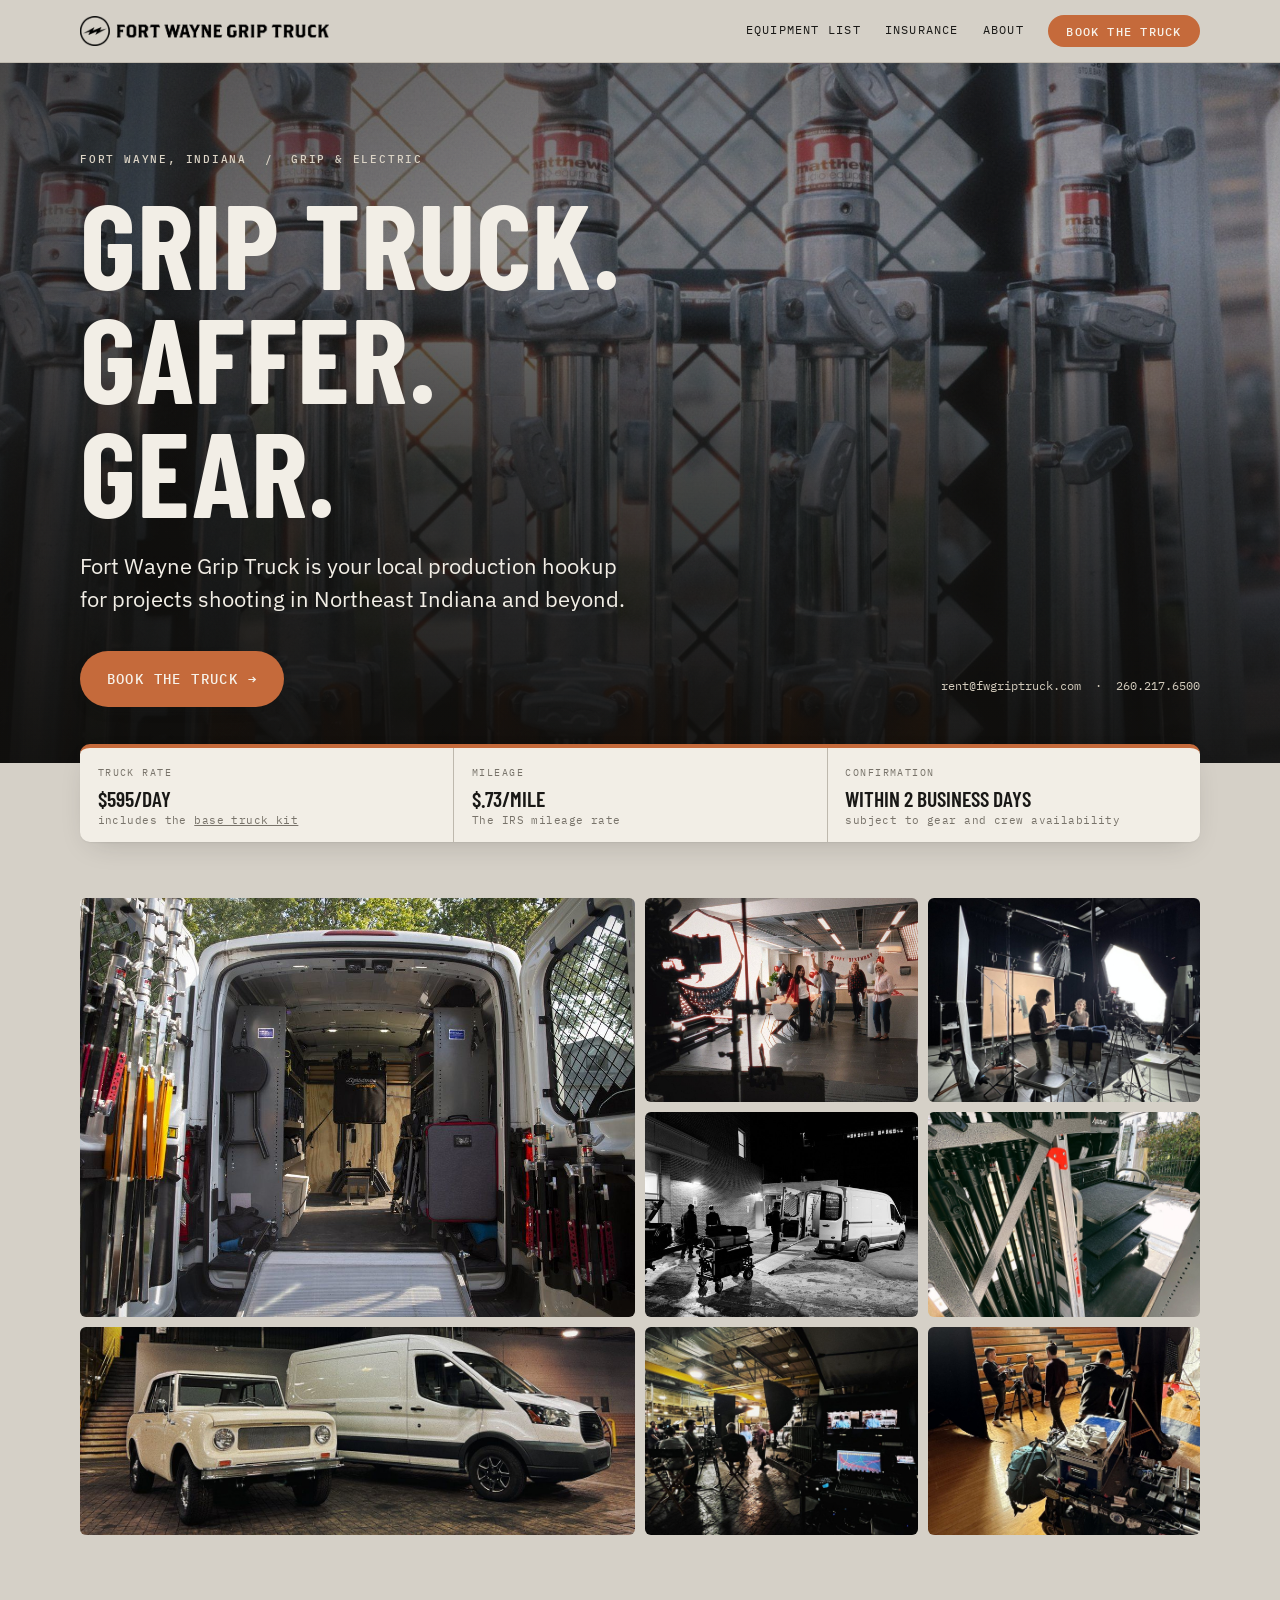
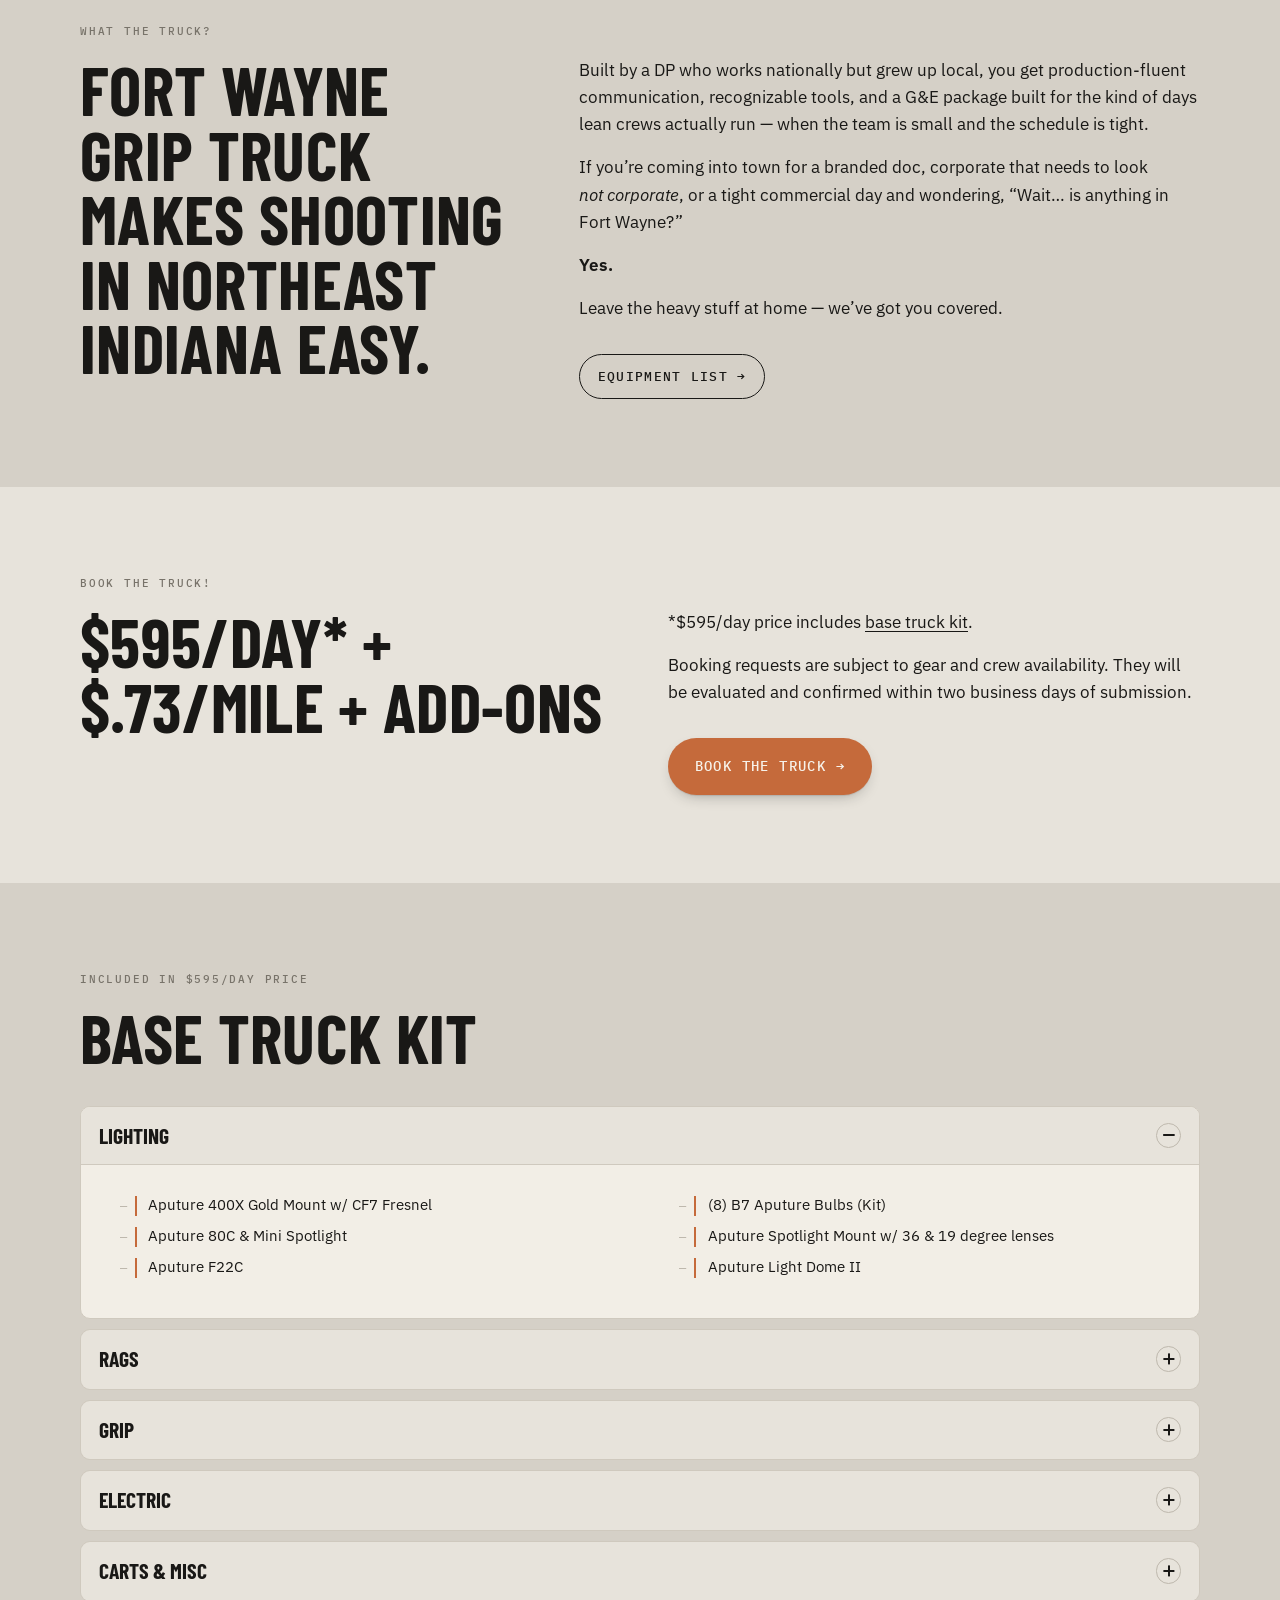
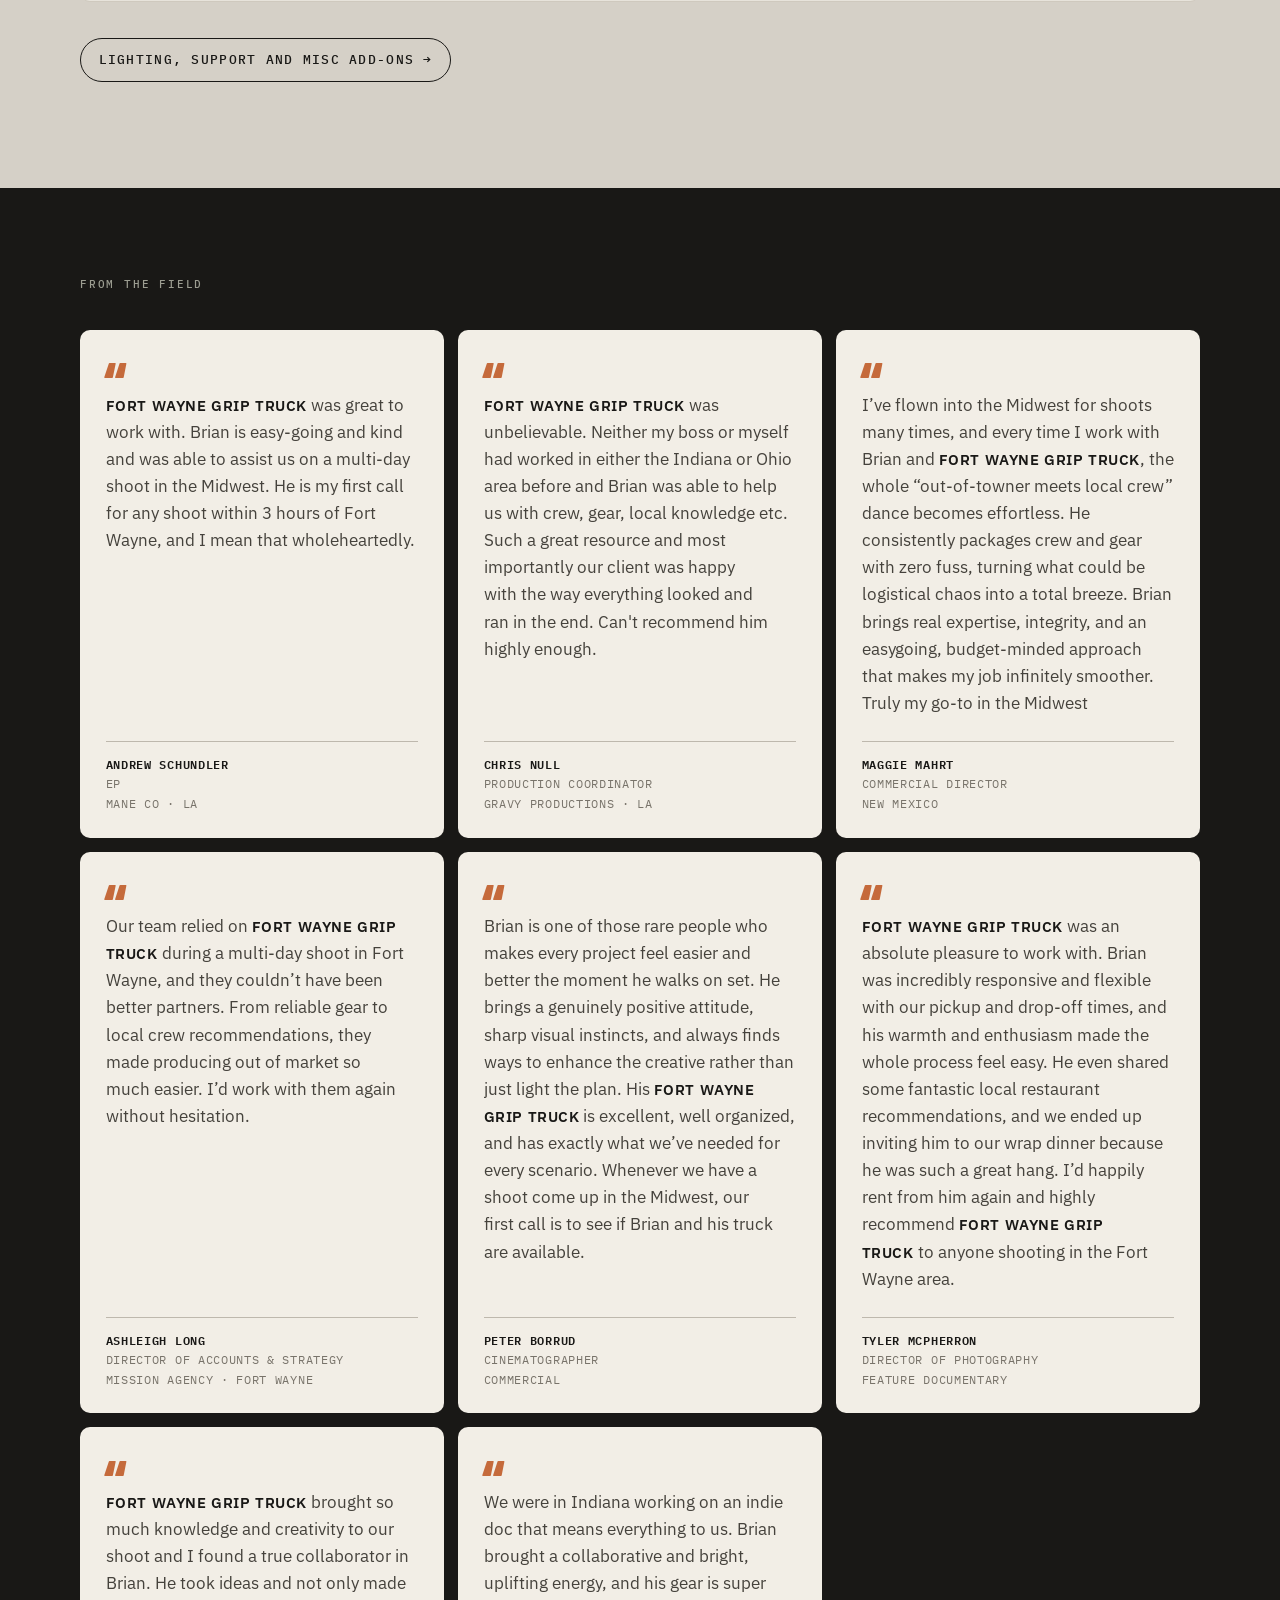
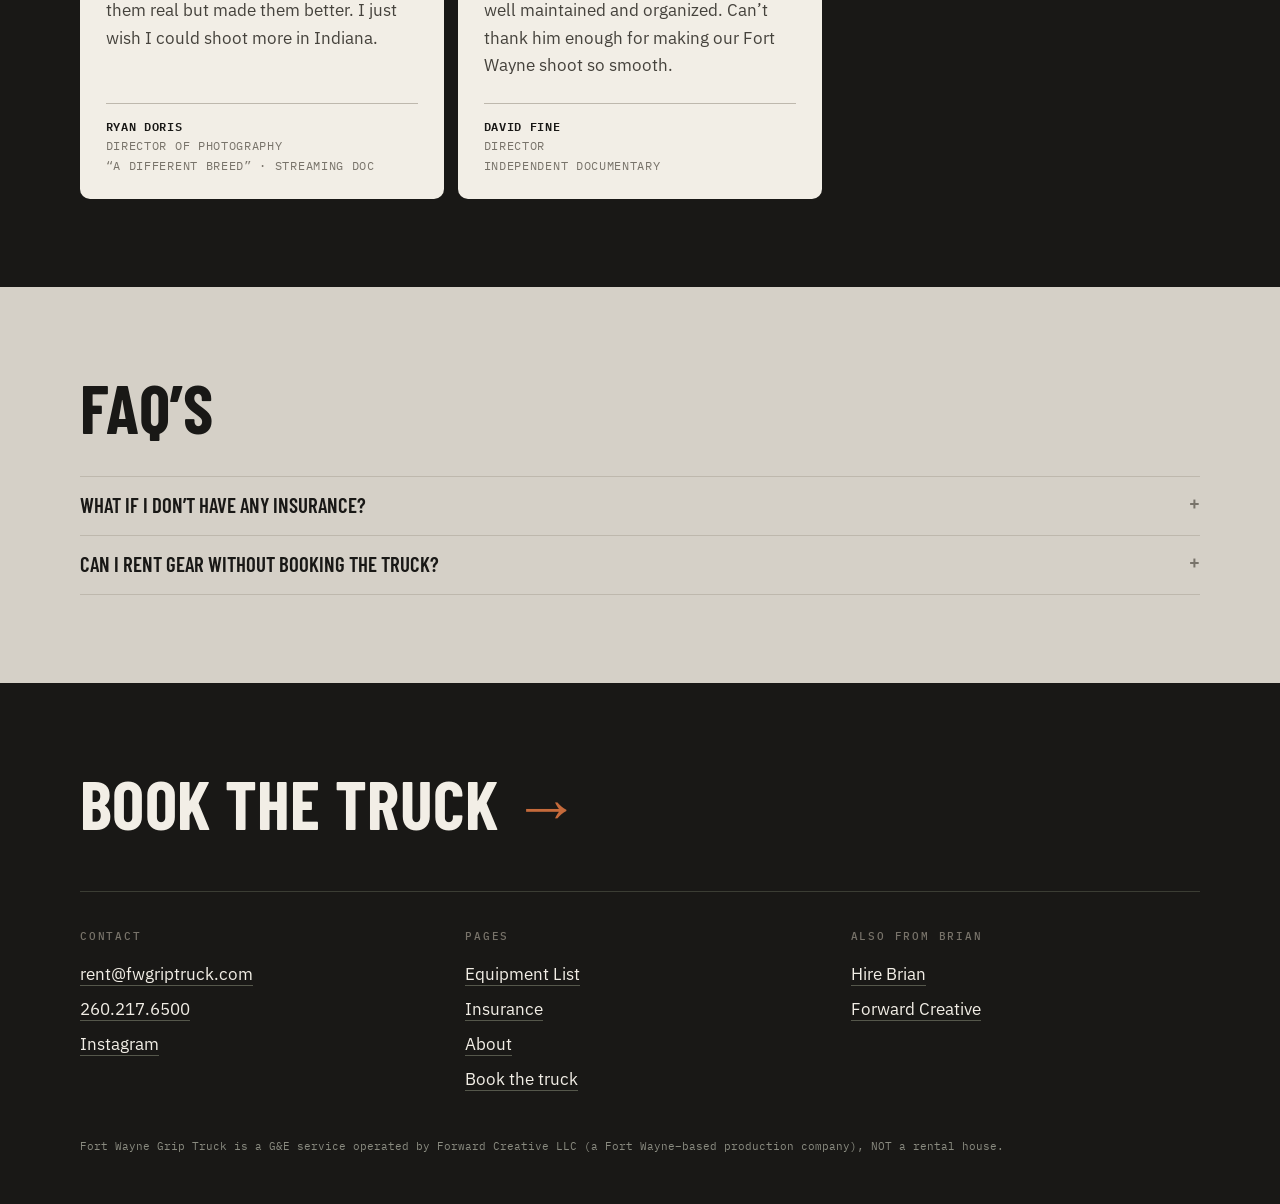
==== index.html @ f2669802 "Add five more client testimonials to homepage Ashleigh Long, Peter Borrud, Tyler McPherron, Ryan Dor" ====
<!DOCTYPE html>
<html lang="en">
<head>
<meta charset="utf-8">
<meta name="viewport" content="width=device-width, initial-scale=1">
<title>Fort Wayne Grip Truck | Grip Truck Rental in Indiana</title>
<meta name="description" content="Grip truck rental in Fort Wayne, Indiana. 1-ton grip and electric truck for commercial, film and doc shoots across Indiana, Ohio and Michigan. $595/day + $.73/mile + add-ons.">
<link rel="canonical" href="https://www.fwgriptruck.com/">
<meta property="og:type" content="website">
<meta property="og:site_name" content="Fort Wayne Grip Truck">
<meta property="og:title" content="Fort Wayne Grip Truck | Grip Truck Rental in Indiana">
<meta property="og:description" content="Grip truck rental in Fort Wayne, Indiana. 1-ton grip and electric truck for commercial, film and doc shoots across Indiana, Ohio and Michigan. $595/day + $.73/mile + add-ons.">
<meta property="og:url" content="https://www.fwgriptruck.com/">
<meta property="og:image" content="https://www.fwgriptruck.com/img/og.jpg">
<meta name="twitter:card" content="summary_large_image">
<link rel="icon" href="/img/favicon.ico" media="(prefers-color-scheme: light)">
<link rel="icon" href="/img/favicon-dark.ico" media="(prefers-color-scheme: dark)">
<link rel="preconnect" href="https://fonts.googleapis.com">
<link rel="preconnect" href="https://fonts.gstatic.com" crossorigin>
<link href="https://fonts.googleapis.com/css2?family=Barlow+Condensed:wght@500;600;700&family=IBM+Plex+Mono:wght@400;500;600&family=IBM+Plex+Sans:wght@400;500;600&display=swap" rel="stylesheet">
<link rel="stylesheet" href="/styles.css">
<script>if(/[?&]review\b/.test(location.search)||/review/.test(location.hash))document.documentElement.classList.add('review')</script>
<script type="application/ld+json">
{"@context":"https://schema.org","@type":"LocalBusiness","name":"Fort Wayne Grip Truck","url":"https://www.fwgriptruck.com/",
"email":"rent@fwgriptruck.com","telephone":"+1-260-217-6500",
"parentOrganization":{"@type":"Organization","name":"Forward Creative LLC"},
"description":"Grip truck rental in Fort Wayne, Indiana: a 1-ton grip and electric truck for commercial, film and documentary productions.",
"areaServed":[{"@type":"State","name":"Indiana"},{"@type":"State","name":"Ohio"},{"@type":"State","name":"Michigan"}],
"address":{"@type":"PostalAddress","addressLocality":"Fort Wayne","addressRegion":"IN","addressCountry":"US"},
"sameAs":["https://www.instagram.com/fwgriptruck/"],
"makesOffer":{"@type":"Offer","name":"Base truck kit","price":"595","priceCurrency":"USD","unitText":"per day"}}
</script>
<script type="application/ld+json">{"@context": "https://schema.org", "@type": "FAQPage", "mainEntity": [{"@type": "Question", "name": "What if I don’t have any insurance?", "acceptedAnswer": {"@type": "Answer", "text": "You have to have rented equipment and general liability insurance to book the truck. Details are on the insurance page ."}}, {"@type": "Question", "name": "Can I rent gear without booking the truck?", "acceptedAnswer": {"@type": "Answer", "text": "Sometimes. Gear-only rentals (no truck) have a $495/day minimum and need the same rental and liability insurance as the truck. If you just need a couple of stands and a sandbag, we’re not the right fit. If you need a real package, we can pull it off the truck for you. Email rent@fwgriptruck.com with what you need and your dates."}}]}</script>
</head>
<body>
<a class="skip" href="#main">Skip to content</a>
<p class="review-note">Highlighted text is new wording added for clarity. Everything else is from the current site.</p>
<header class="masthead">
  <div class="wrap masthead-in">
    <a class="wordmark" href="/" aria-label="Fort Wayne Grip Truck, home"><img src="/img/logo.png" alt="Fort Wayne Grip Truck"></a>
    <button class="menu-btn" id="menu-btn" type="button" aria-expanded="false" aria-controls="primary-nav" aria-label="Open menu"><span></span><span></span><span></span></button>
    <nav class="nav" id="primary-nav" aria-label="Primary">
      <a class="nav-home" href="/" aria-current="page">Home</a>
      <a href="/equipment-list">Equipment List</a><a href="/insurance">Insurance</a><a href="/about">About</a>
      <a class="btn" href="/book">Book the truck</a>
    </nav>
  </div>
</header>

<main id="main">

  <section class="hero-art">
    <img src="/img/2000/dehancer-1778160524362.JPG" alt="Grip and electric gear on the Fort Wayne Grip Truck" fetchpriority="high">
    <div class="wrap">
      <p class="eyebrow"><span class="add">Fort Wayne, Indiana &nbsp;/&nbsp; Grip &amp; electric</span></p>
      <h1 class="h-xl">Grip truck.<br>Gaffer.<br>Gear.</h1>
      <p class="lede">Fort Wayne Grip Truck is your local production hookup for projects shooting in Northeast Indiana and beyond.</p>
      <div class="hero-foot">
        <a class="btn btn-lg" href="/book">Book the truck →</a>
        <p class="mono-note">rent@fwgriptruck.com &nbsp;·&nbsp; 260.217.6500</p>
      </div>
    </div>
  </section>

  <section class="wrap" aria-label="Key details" style="margin-top:calc(-1 * var(--s4)); position:relative; z-index:3">
    <dl class="doorpanel">
      <div><dt><span class="add">Truck rate</span></dt><dd>$595/day <small><span class="add">includes the</span> <a href="/equipment-list">base truck kit</a></small></dd></div>
      <div><dt><span class="add">Mileage</span></dt><dd>$.73/mile <small><span class="add">The IRS mileage rate</span></small></dd></div>
      <div><dt><span class="add">Confirmation</span></dt><dd><span class="add">Within 2 business days</span> <small><span class="add">subject to gear and crew availability</span></small></dd></div>
    </dl>
  </section>

  <div class="strip strip-mosaic" style="margin-top:var(--s5)">
    <img src="/img/1200/Y13A2511003.JPG" alt="Fort Wayne Grip Truck on set" loading="lazy"><img src="/img/1200/dehancer-1778162130379.JPG" alt="Fort Wayne Grip Truck on set" loading="lazy"><img src="/img/1200/IMG_4080.jpeg" alt="Fort Wayne Grip Truck on set" loading="lazy"><img src="/img/1200/BTSMercado003.JPG" alt="Fort Wayne Grip Truck on set" loading="lazy"><img src="/img/1200/EA2C23E7-8089-4472-BC46-ABE181411266.jpeg" alt="Fort Wayne Grip Truck on set" loading="lazy"><img src="/img/1200/373DBC82-4DDB-4304-819D-9D4B46D311D4.jpeg" alt="Fort Wayne Grip Truck on set" loading="lazy"><img src="/img/1200/9EDCEA7C-85E8-4FF6-A447-DBA3FCEC0E66.JPG" alt="Fort Wayne Grip Truck on set" loading="lazy"><img src="/img/1200/IMG_7537.jpg" alt="Fort Wayne Grip Truck on set" loading="lazy">
  </div>

  <section class="band">
    <div class="wrap">
    <p class="eyebrow">What the truck?</p>
    <div class="cols cols-aside">
      <div>
        <h2 class="h-lg">Fort Wayne Grip Truck makes shooting in Northeast Indiana easy.</h2>
      </div>
      <div class="prose stack">
        <p>Built by a DP who works nationally but grew up local, you get production-fluent communication, recognizable tools, and a G&amp;E package built for the kind of days lean crews actually run — when the team is small and the schedule is tight.</p>
        <p>If you’re coming into town for a branded doc, corporate that needs to look <em>not corporate</em>, or a tight commercial day and wondering, “Wait… is anything in Fort Wayne?”</p>
        <p><strong>Yes.</strong></p>
        <p>Leave the heavy stuff at home — we’ve got you covered.</p>
        <p style="margin-top:2rem"><a class="btn btn-ghost" href="/equipment-list">Equipment List →</a></p>
      </div>
    </div>
    </div>
  </section>

  <section class="band band-panel">
    <div class="wrap">
      <p class="eyebrow">Book the truck!</p>
      <div class="cols">
        <div>
          <h2 class="h-lg">$595/day* + $.73/mile + add-ons</h2>
        </div>
        <div class="prose stack">
          <p>*$595/day price includes <a href="/equipment-list">base truck kit</a>.</p>
          <p>Booking requests are subject to gear and crew availability. They will be evaluated and confirmed within two business days of submission.</p>
          <p style="margin-top:2rem"><a class="btn btn-lg" href="/book">Book the truck →</a></p>
        </div>
      </div>
    </div>
  </section>

  <section class="band">
    <div class="wrap">
      <p class="eyebrow">Included in $595/day price</p>
      <h2 class="h-lg" style="margin-bottom:2.25rem">Base truck kit</h2>
      <details class="sheet" open>
        <summary><span class="sheet-title">Lighting</span><span class="sheet-toggle" aria-hidden="true"></span></summary>
        <div class="sheet-body"><ul class="items"><li><span class="qty qty-none">&mdash;</span> Aputure 400X Gold Mount w/ CF7 Fresnel</li><li><span class="qty qty-none">&mdash;</span> Aputure 80C &amp; Mini Spotlight</li><li><span class="qty qty-none">&mdash;</span> Aputure F22C</li><li><span class="qty qty-none">&mdash;</span> (8) B7 Aputure Bulbs (Kit)</li><li><span class="qty qty-none">&mdash;</span> Aputure Spotlight Mount w/ 36 &amp; 19 degree lenses</li><li><span class="qty qty-none">&mdash;</span> Aputure Light Dome II</li></ul></div>
      </details>
      <details class="sheet">
        <summary><span class="sheet-title">Rags</span><span class="sheet-toggle" aria-hidden="true"></span></summary>
        <div class="sheet-body"><ul class="items items-1"><li><span class="qty">6&times;</span> Ultrabounce, Double Net, 1/4 Grid, 1/2 Grid, Magic Cloth, Unbleached Muslin, Solid</li><li><span class="qty">8&times;</span> Ultrabounce, Double Net, 1/4 Grid, 1/2 Grid, Magic Cloth, Unbleached Muslin, Solid</li><li><span class="qty">12&times;</span> Ultrabounce, 1/4 Grid, Solid</li></ul></div>
      </details>
      <details class="sheet">
        <summary><span class="sheet-title">Grip</span><span class="sheet-toggle" aria-hidden="true"></span></summary>
        <div class="sheet-body"><ul class="items"><li><span class="qty">8</span> Matthews C-stands w/ Grip Heads &amp; Arms</li><li><span class="qty">3</span> Matthews Hollywood Triple Riser Combo Stands</li><li><span class="qty">2</span> Matthews Hollywood Beefy Baby Stands</li><li><span class="qty">2</span> Matthews Slider Stand</li><li><span class="qty">2</span> 4'x4' Floppy</li><li><span class="qty">2</span> 4’x4’ Ultrabounce Floppy</li><li><span class="qty">1</span> 4’x4’ ¼ Grid</li><li><span class="qty">1</span> 40" Silver Mathboard w/ Yoke</li><li><span class="qty">1</span> Modular Avenger 12x Frame Kit - (12) 4’ sections, 4x, 8x, 12x</li><li><span class="qty qty-none">&mdash;</span> (4) x 3” Spring Clamp, (6) x 2” Spring Clamp, (4) x 1” Spring Clamp</li><li><span class="qty">2</span> Mafer Clamp</li><li><span class="qty">4</span> Cardellini Clamp (Long Jaw, 6")</li><li><span class="qty">4</span> Cardellini Clamp (Short Jaw, 2")</li><li><span class="qty">2</span> Drop Ceiling Clamp</li><li><span class="qty">2</span> Jr-Baby Adapter</li><li><span class="qty">2</span> Pipe Clamp</li><li><span class="qty">2</span> Kupo Nesting Apple Box Sets</li><li><span class="qty">2</span> 15lb Shot Bag</li><li><span class="qty">10</span> 25lb Shot Bag</li><li><span class="qty">2</span> 35lb Shot Bag</li><li><span class="qty qty-none">&mdash;</span> Tennis Balls</li></ul></div>
      </details>
      <details class="sheet">
        <summary><span class="sheet-title">Electric</span><span class="sheet-toggle" aria-hidden="true"></span></summary>
        <div class="sheet-body"><ul class="items"><li><span class="qty">2</span> 50ft Stinger (15 amp)</li><li><span class="qty">6</span> 25ft Stinger (15 amp)</li><li><span class="qty">6</span> Cube Tap</li></ul></div>
      </details>
      <details class="sheet">
        <summary><span class="sheet-title">Carts &amp; misc</span><span class="sheet-toggle" aria-hidden="true"></span></summary>
        <div class="sheet-body"><ul class="items"><li><span class="qty">1</span> C-Stand Cart</li><li><span class="qty">1</span> Little Giant Step Ladder</li></ul></div>
      </details>
      <p style="margin-top:2.25rem"><a class="btn btn-ghost" href="/equipment-list#add-ons"><span class="add">Lighting, support and misc add-ons</span> →</a></p>
    </div>
  </section>

  <section class="band band-ink">
    <div class="wrap">
      <p class="eyebrow">From the field</p>
      <div class="quotes" style="margin-top:2.25rem">
        <figure class="quote" style="background:var(--white); color:var(--ink)">
          <blockquote><span class="caps">FORT WAYNE GRIP TRUCK</span> was great to work with. Brian is easy-going and kind and was able to assist us on a multi-day shoot in the Midwest. He is my first call for any shoot within 3 hours of Fort Wayne, and I mean that wholeheartedly.</blockquote>
          <cite><b>Andrew Schundler</b>EP<br>Mane Co · LA</cite>
        </figure><figure class="quote" style="background:var(--white); color:var(--ink)">
          <blockquote><span class="caps">FORT WAYNE GRIP TRUCK</span> was unbelievable. Neither my boss or myself had worked in either the Indiana or Ohio area before and Brian was able to help us with crew, gear, local knowledge etc. Such a great resource and most importantly our client was happy with the way everything looked and ran in the end. Can't recommend him highly enough.</blockquote>
          <cite><b>Chris Null</b>Production Coordinator<br>Gravy Productions · LA</cite>
        </figure><figure class="quote" style="background:var(--white); color:var(--ink)">
          <blockquote>I’ve flown into the Midwest for shoots many times, and every time I work with Brian and <span class="caps">FORT WAYNE GRIP TRUCK</span>, the whole “out-of-towner meets local crew” dance becomes effortless. He consistently packages crew and gear with zero fuss, turning what could be logistical chaos into a total breeze. Brian brings real expertise, integrity, and an easygoing, budget-minded approach that makes my job infinitely smoother. Truly my go-to in the Midwest</blockquote>
          <cite><b>Maggie Mahrt</b>Commercial Director<br>New Mexico</cite>
        </figure><figure class="quote" style="background:var(--white); color:var(--ink)">
          <blockquote>Our team relied on <span class="caps">FORT WAYNE GRIP TRUCK</span> during a multi-day shoot in Fort Wayne, and they couldn’t have been better partners. From reliable gear to local crew recommendations, they made producing out of market so much easier. I’d work with them again without hesitation.</blockquote>
          <cite><b>Ashleigh Long</b>Director of Accounts &amp; Strategy<br>Mission Agency · Fort Wayne</cite>
        </figure><figure class="quote" style="background:var(--white); color:var(--ink)">
          <blockquote>Brian is one of those rare people who makes every project feel easier and better the moment he walks on set. He brings a genuinely positive attitude, sharp visual instincts, and always finds ways to enhance the creative rather than just light the plan. His <span class="caps">FORT WAYNE GRIP TRUCK</span> is excellent, well organized, and has exactly what we’ve needed for every scenario. Whenever we have a shoot come up in the Midwest, our first call is to see if Brian and his truck are available.</blockquote>
          <cite><b>Peter Borrud</b>Cinematographer<br>Commercial</cite>
        </figure><figure class="quote" style="background:var(--white); color:var(--ink)">
          <blockquote><span class="caps">FORT WAYNE GRIP TRUCK</span> was an absolute pleasure to work with. Brian was incredibly responsive and flexible with our pickup and drop-off times, and his warmth and enthusiasm made the whole process feel easy. He even shared some fantastic local restaurant recommendations, and we ended up inviting him to our wrap dinner because he was such a great hang. I’d happily rent from him again and highly recommend <span class="caps">FORT WAYNE GRIP TRUCK</span> to anyone shooting in the Fort Wayne area.</blockquote>
          <cite><b>Tyler McPherron</b>Director of Photography<br>Feature documentary</cite>
        </figure><figure class="quote" style="background:var(--white); color:var(--ink)">
          <blockquote><span class="caps">FORT WAYNE GRIP TRUCK</span> brought so much knowledge and creativity to our shoot and I found a true collaborator in Brian. He took ideas and not only made them real but made them better. I just wish I could shoot more in Indiana.</blockquote>
          <cite><b>Ryan Doris</b>Director of Photography<br>“A Different Breed” · Streaming doc</cite>
        </figure><figure class="quote" style="background:var(--white); color:var(--ink)">
          <blockquote>We were in Indiana working on an indie doc that means everything to us. Brian brought a collaborative and bright, uplifting energy, and his gear is super well maintained and organized. Can’t thank him enough for making our Fort Wayne shoot so smooth.</blockquote>
          <cite><b>David Fine</b>Director<br>Independent documentary</cite>
        </figure>
      </div>
    </div>
  </section>

  <section class="band">
    <div class="wrap">
      <h2 class="h-lg" style="margin-bottom:2.25rem">FAQ’s</h2>
      <div class="faq">
        <details>
          <summary>What if I don’t have any insurance?</summary>
          <div class="faq-answer prose"><p>You have to have rented equipment and general liability insurance to book the truck.</p><p><span class="add">Details are on the</span> <a href="/insurance"><span class="add">insurance page</span></a><span class="add">.</span></p></div>
        </details>
<details>
          <summary>Can I rent gear without booking the truck?</summary>
          <div class="faq-answer prose"><p>Sometimes. Gear-only rentals (no truck) have a $495/day minimum and need the same rental and liability insurance as the truck. If you just need a couple of stands and a sandbag, we’re not the right fit. If you need a real package, we can pull it off the truck for you. Email <a href="mailto:rent@fwgriptruck.com?subject=Gear%20Rental%20Inquiry">rent@fwgriptruck.com</a> with what you need and your dates.</p></div>
        </details>
      </div>
    </div>
  </section>

</main>

<footer class="footer">
  <div class="wrap">
    <h2 class="h-lg footer-cta"><a href="/book">Book the truck <span aria-hidden="true">→</span></a></h2>

    <div class="footer-grid">
      <div>
        <p class="eyebrow"><span class="add">Contact</span></p>
        <ul class="contact-list">
          <li><a href="mailto:rent@fwgriptruck.com">rent@fwgriptruck.com</a></li>
          <li><a href="tel:+12602176500">260.217.6500</a></li>
          <li><a href="https://www.instagram.com/fwgriptruck/" rel="me noopener">Instagram</a></li>
        </ul>
      </div>
      <div>
        <p class="eyebrow"><span class="add">Pages</span></p>
        <ul class="contact-list">
          <li><a href="/equipment-list">Equipment List</a></li>
          <li><a href="/insurance">Insurance</a></li>
          <li><a href="/about">About</a></li>
          <li><a href="/book">Book the truck</a></li>
        </ul>
      </div>
      <div>
        <p class="eyebrow"><span class="add">Also from Brian</span></p>
        <ul class="contact-list">
          <li><a href="https://www.brianmyersdp.com/" rel="noopener">Hire Brian</a></li>
          <li><a href="https://forwardcreative.tv" rel="noopener">Forward Creative</a></li>
        </ul>
      </div>
    </div>

    <p class="fine">Fort Wayne Grip Truck is a G&amp;E service operated by Forward Creative LLC <span class="add">(a Fort Wayne–based production company)</span>, NOT a rental house.</p>
  </div>
</footer>


<script>
(function () {
  var b = document.getElementById('menu-btn'), m = document.querySelector('.masthead');
  if (!b || !m) return;
  b.addEventListener('click', function () {
    setOpen(!m.classList.contains('is-open'));
  });
  function setOpen(open) {
    m.classList.toggle('is-open', open);
    document.documentElement.classList.toggle('menu-open', open);
    b.setAttribute('aria-expanded', open ? 'true' : 'false');
    b.setAttribute('aria-label', open ? 'Close menu' : 'Open menu');
  }
  document.addEventListener('keydown', function (e) {
    if (e.key === 'Escape' && m.classList.contains('is-open')) setOpen(false);
  });
  [].forEach.call(m.querySelectorAll('.nav a'), function (a) {
    a.addEventListener('click', function () { setOpen(false); });
  });
})();
(function () {
  var d = document, imgs = [].slice.call(d.querySelectorAll('.strip img'));
  if (!imgs.length) return;
  var box = d.createElement('div'), big = d.createElement('img'), i = 0;
  box.className = 'lightbox'; box.setAttribute('role', 'dialog'); box.setAttribute('aria-modal', 'true'); box.setAttribute('aria-label', 'Photo');
  box.innerHTML = '<button class="lb-btn lb-close" aria-label="Close">&times;</button><button class="lb-btn lb-prev" aria-label="Previous photo">&larr;</button><button class="lb-btn lb-next" aria-label="Next photo">&rarr;</button>';
  box.appendChild(big); d.body.appendChild(box);
  function show(n) { i = (n + imgs.length) % imgs.length; big.src = imgs[i].src.replace(/\/1200\//, '/2000/'); big.alt = imgs[i].alt; }
  function close() { box.classList.remove('is-open'); d.documentElement.style.overflow = ''; }
  imgs.forEach(function (im, n) {
    im.tabIndex = 0; im.setAttribute('role', 'button');
    function open() { show(n); box.classList.add('is-open'); d.documentElement.style.overflow = 'hidden'; box.querySelector('.lb-close').focus(); }
    im.addEventListener('click', open);
    im.addEventListener('keydown', function (e) { if (e.key === 'Enter' || e.key === ' ') { e.preventDefault(); open(); } });
  });
  box.addEventListener('click', function (e) {
    if (e.target.classList.contains('lb-prev')) show(i - 1);
    else if (e.target.classList.contains('lb-next')) show(i + 1);
    else if (e.target !== big) close();
  });
  d.addEventListener('keydown', function (e) {
    if (!box.classList.contains('is-open')) return;
    if (e.key === 'Escape') close(); else if (e.key === 'ArrowLeft') show(i - 1); else if (e.key === 'ArrowRight') show(i + 1);
  });
})();
(function () {
  var d = document;
  if (window.matchMedia('(prefers-reduced-motion: reduce)').matches) return;
  var t = d.querySelectorAll('main > section, .strip');
  if (!t.length || !('IntersectionObserver' in window)) return;
  d.documentElement.classList.add('js-reveal');
  t.forEach(function (el) { el.classList.add('reveal'); });
  var io = new IntersectionObserver(function (entries) {
    entries.forEach(function (e) { if (e.isIntersecting) { e.target.classList.add('is-in'); io.unobserve(e.target); } });
  }, { rootMargin: '0px 0px -8% 0px', threshold: 0.06 });
  t.forEach(function (el) { io.observe(el); });
})();
</script>
</body>
</html>
---- styles.css ----
/* ==========================================================================
   FORT WAYNE GRIP TRUCK
   Palette : warm greige field, ink, rust accent (carried from the existing brand)
   Type    : Barlow Condensed (display) / IBM Plex Sans (body) / IBM Plex Mono (data)
   ========================================================================== */

:root {
  --ink:        #191816;
  --ink-soft:   #45423C;
  --gray:       #78736A;
  --line:       #BEB8AD;
  --line-soft:  #CFC9BE;
  --field:      #D5D0C7;
  --panel:      #E7E3DB;
  --white:      #F2EEE6;
  --rust:       #C56A3B;
  --rust-dk:    #A65429;
  --rust-ink:   #F7F2EA;

  --w-page: 1240px;
  --w-text: 68ch;

  --s1: 0.5rem;
  --s2: 1rem;
  --s3: 1.5rem;
  --s4: 2.25rem;
  --s5: 3.5rem;
  --s6: 5.5rem;
  --s7: 8rem;

  --display: "Barlow Condensed", "Arial Narrow", sans-serif;
  --body:    "IBM Plex Sans", system-ui, -apple-system, sans-serif;
  --mono:    "IBM Plex Mono", ui-monospace, "SF Mono", monospace;
}

*, *::before, *::after { box-sizing: border-box; }

html { -webkit-text-size-adjust: 100%; scroll-behavior: smooth; }

@media (prefers-reduced-motion: reduce) {
  html { scroll-behavior: auto; }
  *, *::before, *::after {
    animation-duration: 0.01ms !important;
    transition-duration: 0.01ms !important;
  }
}

body {
  margin: 0;
  overflow-x: hidden;
  background: var(--field);
  color: var(--ink);
  font-family: var(--body);
  font-size: 1.0625rem;
  line-height: 1.6;
  -webkit-font-smoothing: antialiased;
}

img { max-width: 100%; height: auto; display: block; }

a { color: inherit; }

:focus-visible {
  outline: 3px solid var(--ink);
  outline-offset: 3px;
}

.wrap {
  width: 100%;
  max-width: var(--w-page);
  margin-inline: auto;
  padding-inline: var(--s3);
}

.skip {
  position: absolute; left: -9999px;
  background: var(--ink); color: var(--white);
  padding: 0.75rem 1rem; z-index: 99;
}
.skip:focus { left: var(--s3); top: var(--s3); }

/* --------------------------------------------------------- type primitives */

.h-xl, .h-lg, .h-md, .h-sm {
  font-family: var(--display);
  font-weight: 700;
  text-transform: uppercase;
  line-height: 0.92;
  letter-spacing: 0.005em;
  margin: 0;
}

.h-xl { font-size: clamp(3rem, 10.5vw, 7.5rem); }
.h-lg { font-size: clamp(2.25rem, 6vw, 4.25rem); }
.h-md { font-size: clamp(1.75rem, 3.4vw, 2.5rem); }
.h-sm { font-size: clamp(1.25rem, 2.2vw, 1.6rem); line-height: 1.05; }

.eyebrow {
  font-family: var(--mono);
  font-size: 0.7rem;
  font-weight: 500;
  letter-spacing: 0.16em;
  text-transform: uppercase;
  color: var(--gray);
  margin: 0 0 var(--s2);
}

.lede {
  font-size: clamp(1.125rem, 1.9vw, 1.375rem);
  line-height: 1.5;
  max-width: 46ch;
  color: var(--ink-soft);
}

.prose { max-width: var(--w-text); }
.prose p { margin: 0 0 var(--s2); }
.prose p:last-child { margin-bottom: 0; }
.prose strong { font-weight: 650; }
.prose a { text-decoration-thickness: 1px; text-underline-offset: 3px; }
.prose a:hover { color: var(--rust-dk); }

.mono-note {
  font-family: var(--mono);
  font-size: 0.78rem;
  line-height: 1.55;
  color: var(--gray);
}

/* ------------------------------------------------------------------ header */

.masthead {
  position: sticky; top: 0; z-index: 40;
  isolation: isolate;
  background: var(--field);
  border-bottom: 1px solid var(--ink);
}

.masthead-in {
  position: relative;
  display: flex; align-items: center; justify-content: space-between;
  gap: var(--s3);
  min-height: 62px;
}

.wordmark {
  display: flex; align-items: center; gap: 0.6rem;
  font-family: var(--display);
  font-weight: 700;
  text-transform: uppercase;
  font-size: 1.25rem;
  letter-spacing: 0.01em;
  text-decoration: none;
  line-height: 1;
  white-space: nowrap;
}
.wordmark span { color: var(--gray); }

.nav { display: flex; align-items: center; gap: var(--s3); }

.nav a {
  font-family: var(--mono);
  font-size: 0.76rem;
  letter-spacing: 0.1em;
  text-transform: uppercase;
  text-decoration: none;
  padding-block: 0.35rem;
  border-bottom: 2px solid transparent;
}
.nav a:hover { border-bottom-color: var(--ink); }
.nav a[aria-current="page"] { border-bottom-color: var(--rust); }

.nav .btn { border-bottom: none; box-shadow: 2px 2px 0 var(--ink); }
.nav .btn:hover { border-bottom: none; }

/* -------------------------------------------------------------------- btns */

.btn {
  display: inline-flex; align-items: center; gap: 0.55rem;
  font-family: var(--mono);
  font-size: 0.8rem;
  font-weight: 500;
  letter-spacing: 0.1em;
  text-transform: uppercase;
  text-decoration: none;
  padding: 0.7rem 1.1rem;
  border: 1px solid var(--ink);
  background: var(--rust);
  color: var(--rust-ink);
  cursor: pointer;
  transition: transform 120ms ease, box-shadow 120ms ease;
  box-shadow: 3px 3px 0 var(--ink);
}
.btn:hover { transform: translate(-1px, -1px); box-shadow: 4px 4px 0 var(--ink); }
.btn:active { transform: translate(2px, 2px); box-shadow: 1px 1px 0 var(--ink); }

.btn-ghost { background: transparent; color: var(--ink); box-shadow: none; }
.btn-ghost:hover { background: var(--panel); box-shadow: none; transform: none; }

.btn-lg { padding: 1rem 1.6rem; font-size: 0.875rem; }

/* ------------------------------------------------------------------ layout */

.band { padding-block: var(--s6); }
.band-tight { padding-block: var(--s5); }
.band-panel { background: var(--panel); }
.band-ink { background: var(--ink); color: var(--white); }
.band-ink .eyebrow { color: #9C9D91; }
.band-ink .lede { color: #CFCFC6; }

.rule { border: 0; border-top: 1px solid var(--ink); margin: 0; }

/* --------------------------------------------------------------- hero/door */

.hero { padding-block: var(--s5) var(--s4); }
.hero .h-xl { margin-bottom: var(--s3); }
.hero .h-xl em { font-style: normal; color: var(--gray); }

.hero-foot {
  display: flex; flex-wrap: wrap; align-items: flex-end;
  justify-content: space-between; gap: var(--s3);
  margin-top: var(--s4);
}

/* SIGNATURE: the door panel — the data lettered on a commercial vehicle */
.doorpanel {
  border: 1px solid var(--ink);
  border-left-width: 8px;
  background: var(--white);
  display: grid;
  grid-template-columns: repeat(4, 1fr);
}
.doorpanel > div {
  padding: 1rem 1.1rem;
  border-left: 1px solid var(--line);
}
.doorpanel > div:first-child { border-left: 0; }
.doorpanel dt {
  font-family: var(--mono);
  font-size: 0.65rem;
  letter-spacing: 0.14em;
  text-transform: uppercase;
  color: var(--gray);
  margin-bottom: 0.4rem;
}
.doorpanel dd {
  margin: 0;
  font-family: var(--display);
  font-weight: 600;
  text-transform: uppercase;
  font-size: 1.35rem;
  line-height: 1.05;
}
.doorpanel dd small {
  display: block;
  font-family: var(--mono);
  font-size: 0.68rem;
  font-weight: 400;
  letter-spacing: 0.04em;
  text-transform: none;
  color: var(--gray);
  margin-top: 0.3rem;
}

/* ------------------------------------------------------------ photo strips */

.strip {
  display: grid;
  grid-template-columns: repeat(4, 1fr);
  gap: 2px;
  background: var(--ink);
  border-block: 1px solid var(--ink);
}
.strip img { aspect-ratio: 4 / 3; object-fit: cover; width: 100%; }

.strip-3 { grid-template-columns: repeat(3, 1fr); }

.figure-wide { border: 1px solid var(--ink); }
.figure-wide img { aspect-ratio: 16 / 9; object-fit: cover; width: 100%; }

/* ----------------------------------------------------------------- columns */

.cols {
  display: grid;
  grid-template-columns: minmax(0, 1fr) minmax(0, 1fr);
  gap: var(--s5);
  align-items: start;
}
.cols-aside { grid-template-columns: minmax(0, 5fr) minmax(0, 7fr); }
.cols-sticky { position: sticky; top: 90px; }

/* ------------------------------------------------------- the pull sheet UI */

.sheet {
  border: 1px solid var(--ink);
  background: var(--white);
}

.sheet + .sheet { border-top: 0; }

.sheet > summary {
  list-style: none;
  cursor: pointer;
  display: flex; align-items: center; justify-content: space-between;
  gap: var(--s2);
  padding: 1rem 1.1rem;
  background: var(--panel);
  border-bottom: 1px solid transparent;
}
.sheet > summary::-webkit-details-marker { display: none; }
.sheet[open] > summary { border-bottom-color: var(--ink); }
.sheet > summary:hover { background: var(--field); }

.sheet-title {
  font-family: var(--display);
  font-weight: 700;
  text-transform: uppercase;
  font-size: 1.35rem;
  line-height: 1;
}
.sheet-meta {
  font-family: var(--mono);
  font-size: 0.72rem;
  letter-spacing: 0.1em;
  text-transform: uppercase;
  color: var(--gray);
  white-space: nowrap;
}
.sheet[open] .sheet-meta::after { content: " —"; }
.sheet:not([open]) .sheet-meta::after { content: " +"; }

.sheet-body { padding: var(--s3) 1.1rem var(--s4); }

.subhead {
  font-family: var(--mono);
  font-size: 0.7rem;
  letter-spacing: 0.16em;
  text-transform: uppercase;
  color: var(--ink);
  border-bottom: 1px solid var(--line);
  padding-bottom: 0.45rem;
  margin: var(--s3) 0 var(--s2);
}
.sheet-body > .subhead:first-child { margin-top: 0; }

/* line items: quantity is real information, so it gets a real column */
.items { list-style: none; margin: 0; padding: 0; columns: 2; column-gap: var(--s4); }
.items li {
  break-inside: avoid;
  display: flex; gap: 0.7rem; align-items: baseline;
  padding: 0.22rem 0;
  font-size: 0.9375rem;
}
.items .qty {
  flex: none;
  min-width: 2.4rem;
  font-family: var(--mono);
  font-size: 0.78rem;
  font-weight: 600;
  text-align: right;
  color: var(--ink);
  border-right: 2px solid var(--rust);
  padding-right: 0.5rem;
}
.items .qty-none { color: var(--line); }

.items-1 { columns: 1; }

/* priced add-ons */
.rate {
  display: flex; align-items: baseline; gap: 0.6rem;
  font-family: var(--mono);
  font-size: 0.8rem;
  letter-spacing: 0.06em;
  color: var(--ink);
  margin-left: auto;
  white-space: nowrap;
}

.addon { border-top: 1px solid var(--line-soft); padding: var(--s3) 0; }
.addon:first-of-type { border-top: 0; padding-top: 0; }
.addon-head {
  display: flex; flex-wrap: wrap; align-items: baseline; gap: 0.6rem;
  margin-bottom: 0.6rem;
}
.addon-name {
  font-family: var(--display);
  font-weight: 700;
  text-transform: uppercase;
  font-size: 1.25rem;
  line-height: 1;
}
.addon-price {
  font-family: var(--mono);
  font-size: 0.8rem;
  font-weight: 600;
  letter-spacing: 0.06em;
  background: var(--rust);
  color: var(--rust-ink);
  padding: 0.2rem 0.5rem;
  border: 1px solid var(--rust-dk);
}
.addon .items { columns: 2; }

/* -------------------------------------------------------------- quote slab */

.quotes { display: grid; grid-template-columns: repeat(3, 1fr); gap: 0; }
.quote {
  border: 1px solid var(--ink);
  border-left: 0;
  padding: var(--s3);
  display: flex; flex-direction: column; justify-content: space-between;
  gap: var(--s3);
}
.quote:first-child { border-left: 1px solid var(--ink); }
.quote blockquote { margin: 0; font-size: 0.98rem; line-height: 1.55; }
.quote cite {
  font-family: var(--mono);
  font-style: normal;
  font-size: 0.72rem;
  line-height: 1.7;
  letter-spacing: 0.06em;
  text-transform: uppercase;
  color: var(--gray);
  display: block;
  border-top: 1px solid var(--line);
  padding-top: 0.8rem;
}
.quote cite b { color: var(--ink); font-weight: 600; display: block; }

/* ------------------------------------------------------------ service area */

.area { list-style: none; margin: 0; padding: 0; border-top: 1px solid var(--line); }
.area li {
  display: flex; align-items: baseline; gap: var(--s2);
  padding: 0.7rem 0;
  border-bottom: 1px solid var(--line);
  font-size: 0.95rem;
}
.area .city { font-weight: 600; min-width: 12rem; }
.area .drive {
  font-family: var(--mono); font-size: 0.78rem; color: var(--gray);
  margin-left: auto; white-space: nowrap;
}

/* ------------------------------------------------------------------- forms */

.form { display: grid; gap: var(--s3); }
.form-row { display: grid; grid-template-columns: 1fr 1fr; gap: var(--s3); }

.field { display: grid; gap: 0.4rem; }
.field label {
  font-family: var(--mono);
  font-size: 0.7rem;
  letter-spacing: 0.14em;
  text-transform: uppercase;
  color: var(--ink);
}
.field .req { color: var(--rust-dk); }
.field .hint {
  font-family: var(--mono); font-size: 0.7rem; color: var(--gray); line-height: 1.5;
}

.field input,
.field select,
.field textarea {
  font-family: var(--body);
  font-size: 1rem;
  color: var(--ink);
  background: var(--white);
  border: 1px solid var(--ink);
  padding: 0.7rem 0.8rem;
  width: 100%;
  border-radius: 0;
  appearance: none;
}
.field textarea { min-height: 8rem; resize: vertical; }
.field input:focus, .field select:focus, .field textarea:focus {
  outline: 3px solid var(--rust);
  outline-offset: 0;
}
.field select {
  background-image: linear-gradient(45deg, transparent 50%, var(--ink) 50%),
                    linear-gradient(135deg, var(--ink) 50%, transparent 50%);
  background-position: calc(100% - 18px) 55%, calc(100% - 12px) 55%;
  background-size: 6px 6px, 6px 6px;
  background-repeat: no-repeat;
  padding-right: 2.5rem;
}

.checks { display: grid; gap: 0.5rem; grid-template-columns: repeat(2, minmax(0,1fr)); }
.check {
  display: flex; align-items: center; gap: 0.6rem;
  border: 1px solid var(--line);
  background: var(--white);
  padding: 0.55rem 0.7rem;
  font-size: 0.9rem;
  cursor: pointer;
}
.check:hover { border-color: var(--ink); }
.check input { width: 1rem; height: 1rem; accent-color: var(--rust); flex: none; }

.hp { position: absolute; left: -9999px; }

/* --------------------------------------------------------------------- faq */

.faq { border-top: 1px solid var(--ink); }
.faq > details { border-bottom: 1px solid var(--line); }
.faq > details > summary {
  list-style: none; cursor: pointer;
  padding: 1.1rem 2rem 1.1rem 0;
  position: relative;
  font-family: var(--display);
  font-weight: 600;
  text-transform: uppercase;
  font-size: 1.3rem;
  line-height: 1.1;
}
.faq > details > summary::-webkit-details-marker { display: none; }
.faq > details > summary::after {
  content: "+"; position: absolute; right: 0; top: 1rem;
  font-family: var(--mono); font-size: 1.1rem; color: var(--gray);
}
.faq > details[open] > summary::after { content: "–"; }
.faq > details > summary:hover { color: var(--rust-dk); }
.faq-answer { padding: 0 0 1.4rem; max-width: var(--w-text); }
.faq-answer p { margin: 0 0 0.8rem; }
.faq-answer p:last-child { margin-bottom: 0; }

/* ------------------------------------------------------------------ footer */

.footer { background: var(--ink); color: var(--white); padding-block: var(--s5) var(--s4); }
.footer .h-lg { margin-bottom: var(--s3); }
.footer-grid {
  display: grid; grid-template-columns: repeat(3, 1fr); gap: var(--s4);
  padding-top: var(--s4); border-top: 1px solid #3B3D34;
}
.footer a { color: var(--white); }
.footer .contact-list { list-style: none; margin: 0; padding: 0; }
.footer .contact-list li { margin-bottom: 0.5rem; }
.footer .contact-list a { text-decoration: none; border-bottom: 1px solid #55574B; }
.footer .contact-list a:hover { border-bottom-color: var(--rust); color: var(--rust); }
.footer .eyebrow { margin-bottom: 0.9rem; }
.footer .fine {
  font-family: var(--mono); font-size: 0.7rem; color: #8A8B80; line-height: 1.7;
  margin-top: var(--s4);
}

/* ------------------------------------------------------------- utility bits */

.stack > * + * { margin-top: var(--s3); }
.stack-lg > * + * { margin-top: var(--s4); }
.center-narrow { max-width: 52rem; margin-inline: auto; }
.tag {
  display: inline-block;
  font-family: var(--mono); font-size: 0.7rem; letter-spacing: 0.12em;
  text-transform: uppercase; border: 1px solid var(--rust-dk);
  padding: 0.25rem 0.5rem; background: var(--rust); color: var(--rust-ink);
}

/* --------------------------------------------------------------- responsive */

@media (max-width: 900px) {
  .doorpanel { grid-template-columns: repeat(2, 1fr); }
  .doorpanel > div:nth-child(3) { border-left: 0; }
  .doorpanel > div:nth-child(n+3) { border-top: 1px solid var(--line); }
  .cols, .cols-aside { grid-template-columns: 1fr; gap: var(--s4); }
  .cols-sticky { position: static; }
  .quotes { grid-template-columns: 1fr; }
  .quote { border-left: 1px solid var(--ink); border-top: 0; }
  .quote:first-child { border-top: 1px solid var(--ink); }
  .items, .addon .items { columns: 1; }
  .strip { grid-template-columns: repeat(2, 1fr); }
}

@media (max-width: 700px) {
  :root { --s6: 4rem; --s5: 2.75rem; }
  .form-row { grid-template-columns: 1fr; }
  .checks { grid-template-columns: 1fr; }
  .footer-grid { grid-template-columns: 1fr; gap: var(--s3); }
  .area .city { min-width: 0; }
  .area li { flex-wrap: wrap; }
}


/* --------------------------------------------------------- logo + hero art */

.wordmark img { height: 30px; width: auto; flex: none; }

@media (max-width: 700px) {
  .wordmark img { height: 26px; }
}

.hero-art {
  position: relative;
  min-height: 74vh;
  display: flex; align-items: flex-end;
  border-bottom: 1px solid var(--ink);
  overflow: hidden;
}
/* Hero framing knobs — see READ THIS FIRST.txt
   --hero-x    horizontal crop. 50% is centered, higher pans right
               (trims the left edge), lower pans left.
   --hero-y    vertical crop, same idea.
   --hero-zoom 1 is the natural cover crop. 1.15 punches in ~15%. */
.hero-art { --hero-x: 62%; --hero-y: 50%; --hero-zoom: 1.14; --scrim: 1; }

.hero-art > img {
  position: absolute; inset: 0;
  width: 100%; height: 100%;
  object-fit: cover;
  object-position: var(--hero-x) var(--hero-y);
  transform: scale(var(--hero-zoom));
  transform-origin: var(--hero-x) var(--hero-y);
  z-index: 0;
}
/* Two stacked scrims: one bottom-up so the copy always has ground under it,
   one left-to-right so the open side of the frame stays readable as a photo.
   Dial --scrim to taste — 1 is as built, 1.2 is heavier, 0.8 lighter. */
.hero-art::after {
  content: ""; position: absolute; inset: 0; z-index: 1;
  background:
    linear-gradient(180deg,
      rgba(15,14,12,calc(.42 * var(--scrim))) 0%,
      rgba(15,14,12,calc(.30 * var(--scrim))) 26%,
      rgba(15,14,12,calc(.70 * var(--scrim))) 58%,
      rgba(15,14,12,calc(.92 * var(--scrim))) 100%),
    linear-gradient(90deg,
      rgba(15,14,12,calc(.55 * var(--scrim))) 0%,
      rgba(15,14,12,calc(.20 * var(--scrim))) 58%,
      rgba(15,14,12,0) 100%);
}
.hero-art .wrap { position: relative; z-index: 2; padding-block: var(--s6) var(--s5); color: var(--white); }
.hero-art .eyebrow { color: #DCD4C6; }
.hero-art .lede { color: var(--white); }
.hero-art .mono-note { color: #D3CBBC; }

@media (max-width: 700px) {
  .hero-art { min-height: 0; --scrim: 1.15; --hero-zoom: 1.2; }
  .hero-art .wrap { padding-block: var(--s5) var(--s4); }
}

.portrait { border: 1px solid var(--ink); }
.portrait img { aspect-ratio: 4 / 5; object-fit: cover; width: 100%; }

/* grouped checkbox fieldsets on the booking form */
.legend {
  font-family: var(--mono);
  font-size: 0.7rem;
  letter-spacing: 0.14em;
  text-transform: uppercase;
  color: var(--ink);
  padding: 0 0 0.45rem;
  margin-bottom: 0.6rem;
  width: 100%;
  border-bottom: 1px solid var(--line);
}


/* ============================================================ header, mobile */

.menu-btn {
  display: none;
  flex: none;
  width: 42px; height: 34px;
  padding: 8px 6px;
  background: transparent;
  border: 1px solid var(--ink);
  cursor: pointer;
  flex-direction: column; justify-content: space-between;
}
.menu-btn span {
  display: block; height: 2px; width: 100%;
  background: var(--ink);
  transition: transform 160ms ease, opacity 120ms ease;
}
.masthead.is-open .menu-btn span:nth-child(1) { transform: translateY(8px) rotate(45deg); }
.masthead.is-open .menu-btn span:nth-child(2) { opacity: 0; }
.masthead.is-open .menu-btn span:nth-child(3) { transform: translateY(-8px) rotate(-45deg); }

/* sticky booking bar — thumb reach, always available */
.mobile-cta {
  display: none;
  position: fixed; left: 0; right: 0; bottom: 0; z-index: 50;
  text-align: center;
  font-family: var(--mono);
  font-size: 0.8rem; font-weight: 500;
  letter-spacing: 0.12em; text-transform: uppercase;
  text-decoration: none;
  background: var(--rust); color: var(--rust-ink);
  border-top: 1px solid var(--ink);
  padding: 0.95rem 1rem calc(0.95rem + env(safe-area-inset-bottom));
}

@media (max-width: 760px) {
  .masthead-in { min-height: 56px; gap: var(--s2); }
  .wordmark img { height: 24px; }

  .menu-btn { display: flex; }

  .nav {
    display: none;
    position: absolute; left: 0; right: 0; top: 100%;
    flex-direction: column; align-items: stretch; gap: 0;
    background: var(--field);
    border-bottom: 1px solid var(--ink);
  }
  .masthead.is-open .nav { display: flex; }

  .nav a {
    font-size: 0.9rem;
    letter-spacing: 0.1em;
    padding: 0.95rem var(--s3);
    border-bottom: 1px solid var(--line);
  }
  .nav a:hover { border-bottom-color: var(--line); background: var(--panel); }
  .nav a[aria-current="page"] { color: var(--rust-dk); border-bottom-color: var(--line); }

  /* the nav CTA is redundant with the sticky bar — drop the heavy button */
  .nav .btn {
    background: transparent; color: var(--ink);
    border: 0; border-bottom: 1px solid var(--line);
    box-shadow: none; transform: none;
    justify-content: flex-start;
    font-weight: 600;
  }
  .nav .btn:hover { transform: none; box-shadow: none; background: var(--panel); }

  .mobile-cta { display: block; }
  body { padding-bottom: 3.4rem; }
  .footer { padding-bottom: var(--s5); }
}


/* ================================================================= MOTION */

/* 1. scroll reveal — only applied once JS confirms support */
.js-reveal .reveal {
  opacity: 0;
  transform: translateY(14px);
  transition: opacity 620ms cubic-bezier(.22,.61,.36,1),
              transform 620ms cubic-bezier(.22,.61,.36,1);
  will-change: opacity, transform;
}
.js-reveal .reveal.is-in { opacity: 1; transform: none; }

/* 2. marquee — the track is duplicated, so -50% loops seamlessly */
.marquee {
  overflow: hidden;
  background: var(--rust);
  border-block: 1px solid var(--ink);
  padding-block: 0.85rem;
}
.marquee-track {
  display: flex;
  width: max-content;
  animation: marquee 34s linear infinite;
}
.marquee span {
  font-family: var(--display);
  font-weight: 700;
  text-transform: uppercase;
  font-size: clamp(1.6rem, 3.4vw, 2.6rem);
  line-height: 1;
  letter-spacing: 0.01em;
  color: var(--ink);
  white-space: nowrap;
  padding-right: 0.4rem;
}
@keyframes marquee {
  from { transform: translateX(0); }
  to   { transform: translateX(-50%); }
}

/* 3. photo strip, desktop pointers only */
@media (hover: hover) and (pointer: fine) {
  .strip img { transition: transform 700ms cubic-bezier(.22,.61,.36,1), filter 400ms ease; }
  .strip img:hover { transform: scale(1.035); filter: saturate(1.06); }
}

@media (prefers-reduced-motion: reduce) {
  .marquee-track { animation: none; }
  .strip img:hover { transform: none; }
}



/* ------------------------------------------------------------- refresh (2026-10-25)
   Same palette and type, lighter hand: no ink lines between photos, soft
   rounded cards instead of hard boxes, and balanced headline wrapping. */
:root { --radius: 10px; --radius-sm: 6px; --shadow: 0 1px 2px rgba(25,24,22,.06), 0 10px 30px -12px rgba(25,24,22,.22); }

/* text wrapping */
.h-xl, .h-lg, .h-md, .h-sm { text-wrap: balance; overflow-wrap: normal; hyphens: none; }
.h-xl, .h-lg { line-height: 0.95; }
p, li, dd, blockquote, .lede { text-wrap: pretty; }
.lede { max-width: 42ch; }
.hero + .band { padding-top: 0; }
.hero .mono-note { max-width: 62ch; }
.cols-sticky .h-lg { font-size: clamp(2rem, 3.8vw, 3.25rem); }
@media (max-width: 700px) {
  .h-xl { font-size: clamp(2.6rem, 13.5vw, 3.6rem); }
  .h-lg { font-size: clamp(2rem, 9.6vw, 2.6rem); }
  .h-md { font-size: clamp(1.5rem, 7vw, 1.9rem); }
}

/* photo grids: gaps on the page colour, rounded corners */
.strip {
  background: none; border: 0; gap: 10px;
  width: 100%; max-width: var(--w-page); margin-inline: auto; padding-inline: var(--s3);
}
.wrap .strip { padding-inline: 0; max-width: none; }
.strip img { border-radius: var(--radius-sm); height: 100%; }
.strip-mosaic { grid-auto-flow: dense; }
.strip-mosaic > :first-child { grid-column: span 2; grid-row: span 2; }
.strip-mosaic > :nth-child(6) { grid-column: span 2; }
.strip-mosaic > :first-child { aspect-ratio: auto; }
.strip-mosaic > :nth-child(6) { aspect-ratio: 8 / 3; }
.strip-pair { grid-template-columns: 2fr 3fr; }
.strip:has(+ .band-ink) { margin-bottom: var(--s5); }
.menu-btn { border-color: transparent; border-radius: var(--radius-sm); }
.strip-pair img { aspect-ratio: 3 / 2; }
.strip-pair img:first-child { aspect-ratio: auto; }
.figure-wide { border: 0; border-radius: var(--radius); overflow: hidden; }
@media (max-width: 900px) {
  .strip { gap: 8px; }
  .strip-3 { grid-template-columns: repeat(2, 1fr); }
  .strip-mosaic > :first-child { grid-row: auto; }
  .strip-mosaic > :first-child { aspect-ratio: 16 / 10; }
  .strip-pair { grid-template-columns: 1fr; }
  .strip-pair img, .strip-pair img:first-child { aspect-ratio: 4 / 3; }
}

/* lines: softer everywhere */
.masthead { border-bottom-color: var(--line); }
.rule { border-top-color: var(--line); }
.hero-art { border-bottom: 0; }
.faq { border-top-color: var(--line); }

/* rate panel: a floating card instead of a lettered box */
.doorpanel { border: 0; border-radius: var(--radius); box-shadow: var(--shadow); overflow: hidden; border-top: 4px solid var(--rust); }
@media (max-width: 900px) { .doorpanel > div:nth-child(n+3) { border-top-color: var(--line-soft); } }

/* equipment sheets: separate rounded cards */
.sheet { border: 1px solid var(--line-soft); border-radius: var(--radius); overflow: hidden; }
.sheet + .sheet { border-top: 1px solid var(--line-soft); margin-top: 10px; }
.sheet[open] > summary { border-bottom-color: var(--line-soft); }
.sheet > summary:hover { background: var(--panel); }

/* quotes: three cards with breathing room */
.quotes { gap: 14px; }
.quote, .quote:first-child { border: 0; border-radius: var(--radius); margin: 0; }
@media (max-width: 900px) { .quote, .quote:first-child { border: 0; } .quotes { gap: 10px; } }

/* buttons: rounded, soft lift instead of the hard offset shadow */
.btn { border-radius: 999px; box-shadow: 0 1px 0 rgba(25,24,22,.08), 0 6px 16px -8px rgba(25,24,22,.45); border-color: transparent; }
.btn:hover { transform: translateY(-1px); box-shadow: 0 2px 0 rgba(25,24,22,.08), 0 10px 22px -10px rgba(25,24,22,.5); }
.btn:active { transform: translateY(1px); box-shadow: 0 1px 2px rgba(25,24,22,.2); }
.btn-ghost, .btn-ghost:hover { border-color: var(--ink); box-shadow: none; transform: none; }
.nav .btn { box-shadow: none; }

/* form */
.field input, .field select, .field textarea { border-color: var(--line); border-radius: var(--radius-sm); }
.field input:hover, .field select:hover, .field textarea:hover { border-color: var(--gray); }
.check { border-radius: var(--radius-sm); }


/* ------------------------------------------------------------- fixes (2026-10-26) */
/* more breathing room at the edges */
:root { --w-page: 1120px; --gutter: clamp(1.75rem, 7vw, 5rem); }
.wrap { padding-inline: var(--gutter); max-width: calc(var(--w-page) + 2 * var(--gutter)); }
.strip { padding-inline: var(--gutter); max-width: calc(var(--w-page) + 2 * var(--gutter)); }
.wrap .strip { padding-inline: 0; max-width: none; }
.hero { padding-block: calc(var(--s5) + 1rem) var(--s4); }

/* photo grids */
.strip-mosaic > :nth-child(6) { object-position: 50% 80%; }
.strip-2 { grid-template-columns: repeat(2, 1fr); }
.strip-1 { grid-template-columns: 1fr; }
.strip-1 img { aspect-ratio: 21 / 9; }
.strip img { cursor: zoom-in; transition: opacity .2s ease; }
.strip img:hover { opacity: .9; }
.lightbox { position: fixed; inset: 0; z-index: 200; display: none; align-items: center; justify-content: center;
  background: rgba(20,19,17,.94); padding: 3.5rem 1rem; }
.lightbox.is-open { display: flex; }
.lightbox img { max-width: 100%; max-height: 100%; object-fit: contain; border-radius: var(--radius-sm); cursor: default; }
.lb-btn { position: absolute; background: none; border: 0; color: var(--white); font: 400 2rem/1 var(--body); padding: .75rem 1rem; cursor: pointer; opacity: .8; }
.lb-btn:hover { opacity: 1; }
.lb-close { top: .5rem; right: .5rem; }
.lb-prev { left: .25rem; top: 50%; transform: translateY(-50%); }
.lb-next { right: .25rem; top: 50%; transform: translateY(-50%); }

/* equipment: open lists, no counts */
.sheet-meta { display: none; }
.sheets-grid { display: grid; gap: 14px; }
.sheet-static .sheet-head { margin: 0; padding: 0.9rem 1.1rem; border-bottom: 1px solid var(--line-soft);
  font-family: var(--display); font-weight: 700; text-transform: uppercase; font-size: 1.35rem; letter-spacing: .01em; }
.sheet + .sheet.sheet-static { margin-top: 0; }

/* add-ons: two columns of cards, one list each */
.addons { display: grid; grid-template-columns: repeat(2, minmax(0, 1fr)); gap: 14px; }
.addon, .addon:first-of-type { border: 1px solid var(--line-soft); border-radius: var(--radius); background: var(--white); padding: 1.1rem 1.2rem 1.2rem; }
.addon-head { justify-content: space-between; margin-bottom: .75rem; }
.addon-price { border-radius: 999px; border: 0; padding: .25rem .65rem; }
.addon .items { columns: 1; }
@media (max-width: 760px) { .addons { grid-template-columns: 1fr; } }

/* booking: form lines up with the heading */
.book { padding-top: calc(var(--s5) + 1rem); }
.book .lede { margin-top: var(--s3); }
.book .mono-note { margin-top: var(--s2); max-width: 40ch; }
.book-contact { margin-top: var(--s3); font-family: var(--mono); font-size: .9rem; line-height: 1.9; }
.book-contact a { text-decoration-thickness: 1px; text-underline-offset: 3px; }
.book .cols-aside { align-items: start; }

/* checkboxes that visibly stay checked */
.check input[type=checkbox] { appearance: none; -webkit-appearance: none; width: 1.1rem; height: 1.1rem; padding: 0; margin: 0;
  border: 1.5px solid var(--gray); border-radius: 4px; background: var(--white); display: grid; place-content: center; flex: none; cursor: pointer; }
.check input[type=checkbox]::after { content: ""; width: .32rem; height: .6rem; border: solid var(--rust-ink); border-width: 0 2px 2px 0;
  transform: rotate(45deg) translate(-1px, -1px); opacity: 0; }
.check input[type=checkbox]:checked { background: var(--rust); border-color: var(--rust); }
.check input[type=checkbox]:checked::after { opacity: 1; }
.check input[type=checkbox]:focus-visible { outline: 3px solid var(--rust); outline-offset: 2px; }
.check:has(input:checked) { border-color: var(--rust); background: #F6E9DF; }

/* footer: back to charcoal, no scrolling banner */
.marquee { display: none; }
.footer { padding-top: var(--s6); }
.footer-grid { margin-top: var(--s5); }
input[type=date] { cursor: pointer; }
/* phones: no fixed booking bar; the menu opens full screen */
.mobile-cta { display: none !important; }
.nav-home { display: none; }
@media (max-width: 760px) { .masthead.is-open .nav-home { display: block; } }
@media (max-width: 760px) {
  body { padding-bottom: 0; }
  .masthead.is-open { background: var(--field); }
  .nav {
    position: fixed; inset: 0; z-index: -1;
    padding: calc(56px + var(--s4)) var(--gutter) calc(var(--s5) + env(safe-area-inset-bottom));
    background: var(--field); border-bottom: 0; overflow-y: auto;
  }
  .masthead.is-open .nav { display: flex; }
  .nav a {
    font-family: var(--display); font-weight: 700; text-transform: uppercase;
    font-size: clamp(2.25rem, 11vw, 3rem); line-height: 1; letter-spacing: .01em;
    padding: 1rem 0; border-bottom: 1px solid var(--line);
  }
  .nav a:hover { background: none; color: var(--rust-dk); }
  .nav a[aria-current="page"] { color: var(--rust-dk); }
  .masthead .nav a.btn, .masthead .nav a.btn:hover {
    margin-top: var(--s4); align-self: flex-start;
    background: var(--rust); color: var(--rust-ink); border: 0; border-radius: 999px;
    font-family: var(--mono); font-size: .95rem; font-weight: 600; letter-spacing: .12em;
    padding: 1.1rem 1.8rem; box-shadow: 0 6px 16px -8px rgba(25,24,22,.45);
  }
  /* open menu: header pinned to the top of the screen wherever you've scrolled */
  .masthead.is-open { position: fixed; top: 0; left: 0; right: 0; }
  html.menu-open body { overflow: hidden; }
}
.thanks h1.h-xl { font-size: clamp(4.25rem, 16vw, 11rem); }
.thanks p { max-width: 52ch; font-size: 1rem; line-height: 1.6; color: var(--ink-soft); }
.footer .footer-cta { margin: 0; }
.footer .footer-cta a { color: var(--white); text-decoration: none; display: inline-flex; align-items: baseline; gap: .2em; transition: color .15s ease; }
.footer .footer-cta span { color: var(--rust); transition: transform .15s ease; display: inline-block; }
.footer .footer-cta a:hover { color: var(--rust); }
.footer .footer-cta a:hover span { transform: translateX(.15em); }

/* headings stay put while the copy scrolls (booking form excepted) */
.cols-sticky { position: static; }
@media (min-width: 901px) { .book .cols-sticky { position: sticky; top: 90px; } }
[id] { scroll-margin-top: 80px; }

/* collapsible lists: a real plus/minus */
.sheet > summary { display: flex; justify-content: space-between; align-items: center; }
.sheet-toggle { position: relative; width: 1.6rem; height: 1.6rem; border: 1px solid var(--line); border-radius: 999px; flex: none; }
.sheet-toggle::before, .sheet-toggle::after { content: ""; position: absolute; left: 50%; top: 50%; width: .7rem; height: 2px; background: var(--ink);
  transform: translate(-50%, -50%); transition: transform .2s ease; }
.sheet-toggle::after { transform: translate(-50%, -50%) rotate(90deg); }
.sheet[open] .sheet-toggle::after { transform: translate(-50%, -50%) rotate(0deg); }
.sheet > summary:hover .sheet-toggle { border-color: var(--ink); }

/* rate box: three panels */
.doorpanel { grid-template-columns: repeat(3, 1fr); }
@media (max-width: 900px) {
  .doorpanel { grid-template-columns: 1fr; }
  .doorpanel > div { border-left: 0; }
  .doorpanel > div + div { border-top: 1px solid var(--line-soft); }
}

/* testimonials: set like quotes, not notes */
.quote { padding: 1.75rem 1.6rem 1.5rem; }
.quote blockquote { position: relative; font-size: 1.06rem; line-height: 1.6; color: var(--ink-soft); padding-top: 2.1rem; }
.quote blockquote::before { content: "“"; position: absolute; top: -.35rem; left: -.1rem; font-family: var(--display); font-weight: 700;
  font-size: 4rem; line-height: 1; color: var(--rust); }
.quote .caps { font-size: .86em; letter-spacing: .04em; font-weight: 600; color: var(--ink); }

/* ---------------------------------------------------------- review mode */
.review-note { display: none; }
.review .review-note {
  display: block; position: fixed; z-index: 100; left: 12px; bottom: 12px; max-width: 22rem; margin: 0;
  font-family: var(--mono); font-size: 0.72rem; line-height: 1.5;
  background: #FFE36E; color: var(--ink); border: 1px solid var(--ink); padding: 0.6rem 0.8rem;
}
.review .add { background: #FFE36E; color: var(--ink); box-shadow: 0 0 0 2px #FFE36E; }
@media (max-width: 760px) { .review .review-note { bottom: 64px; } }
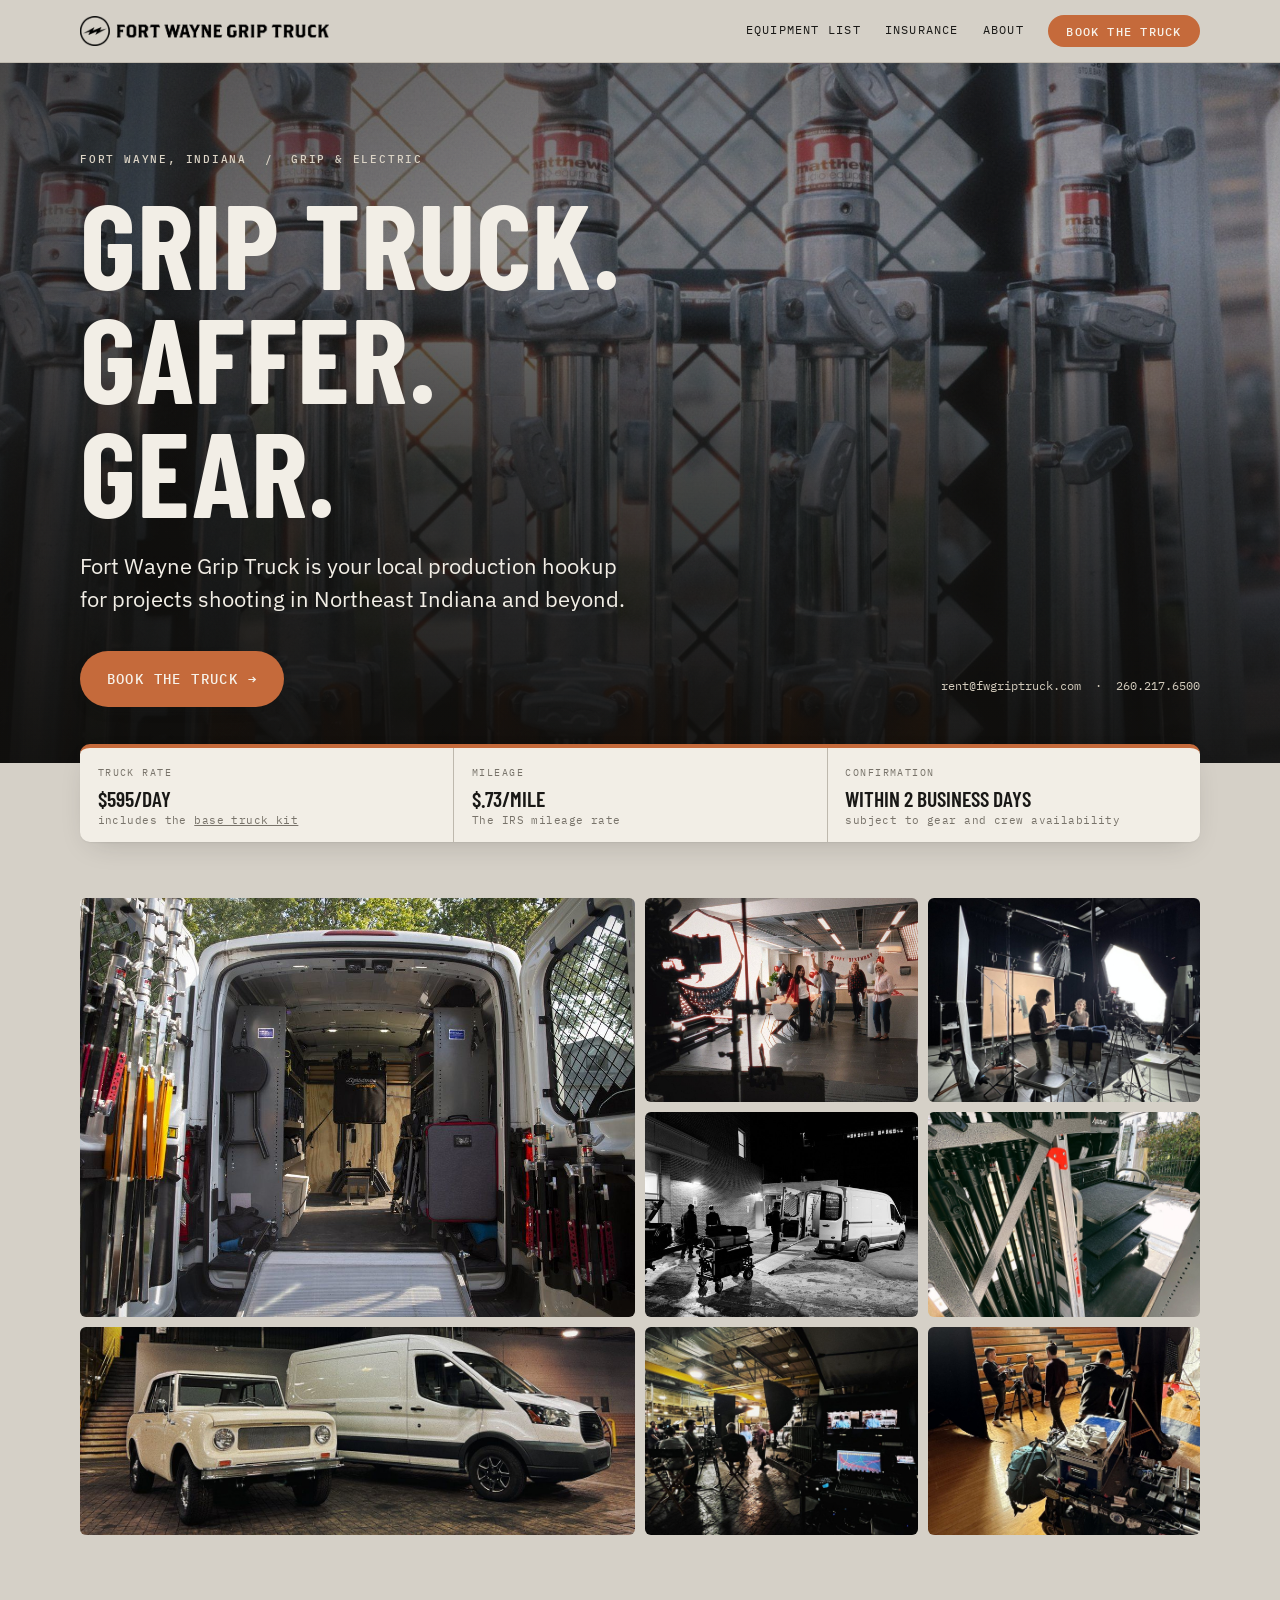
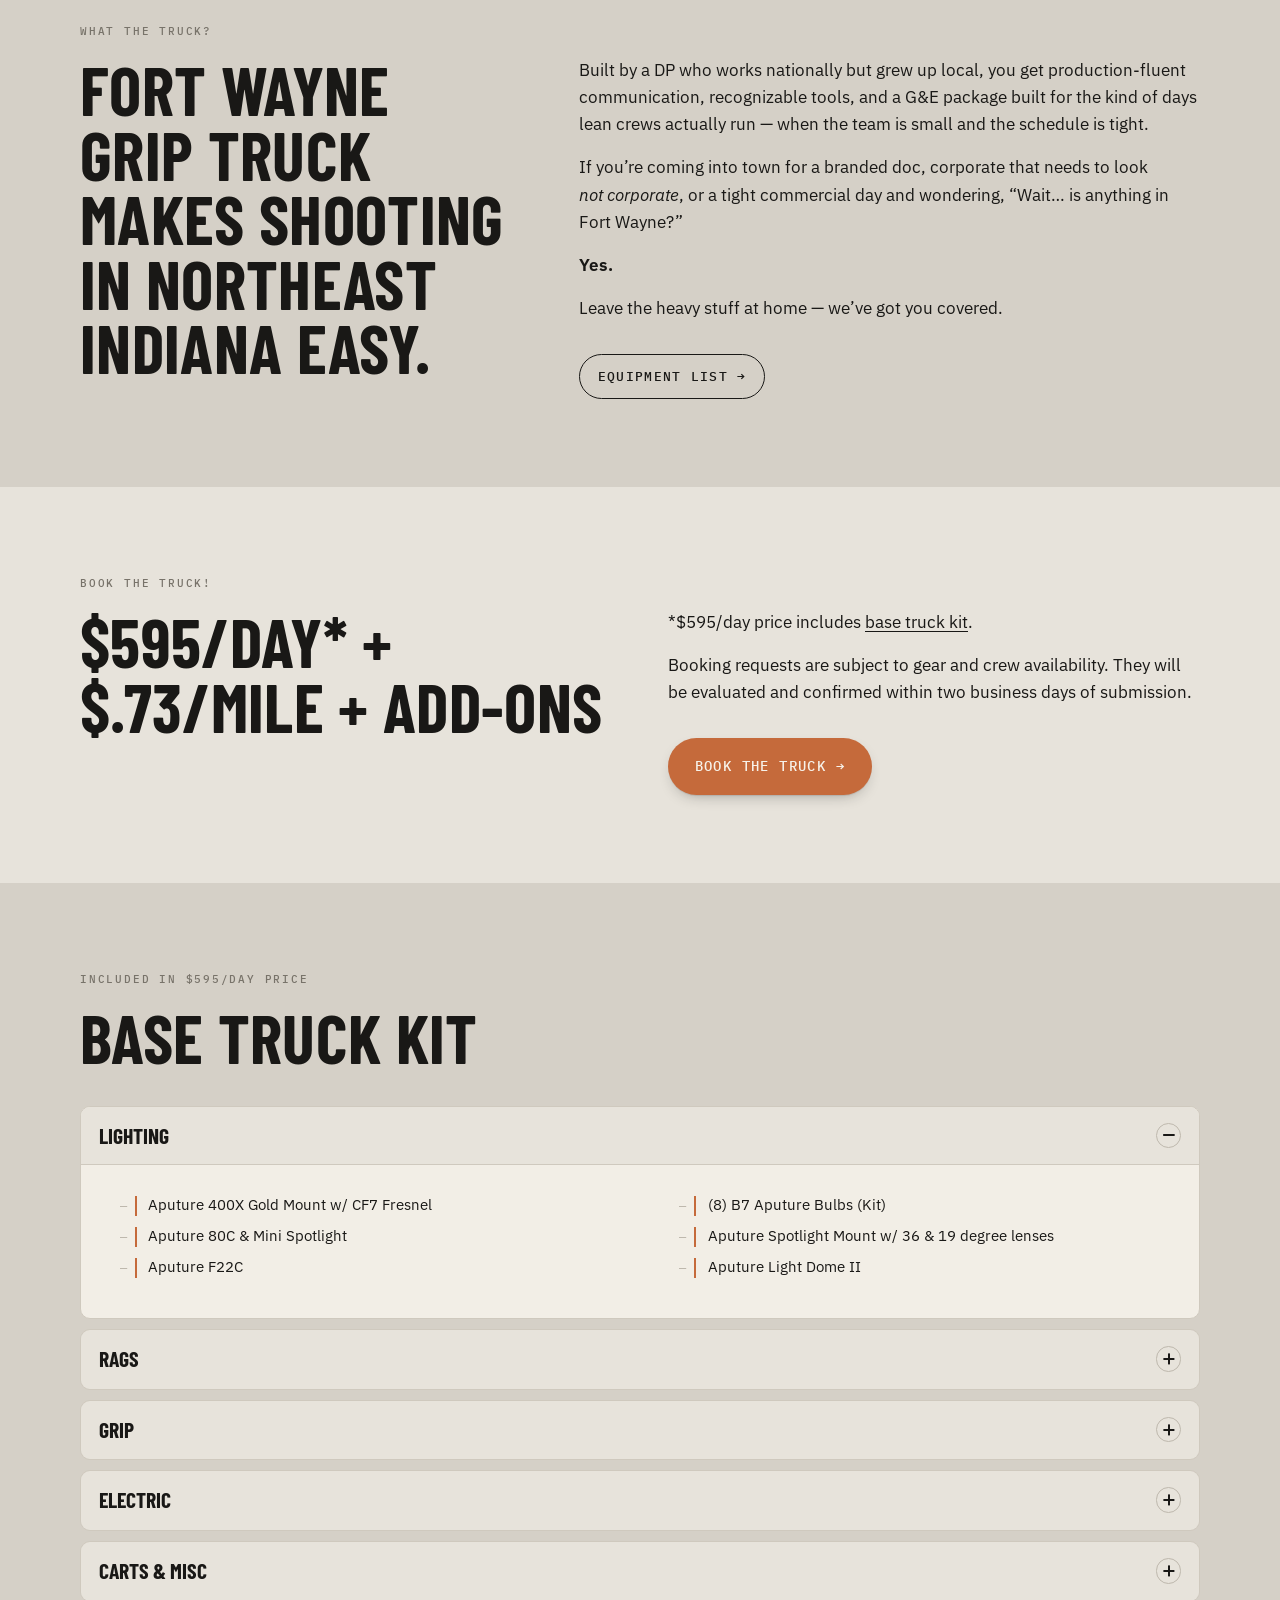
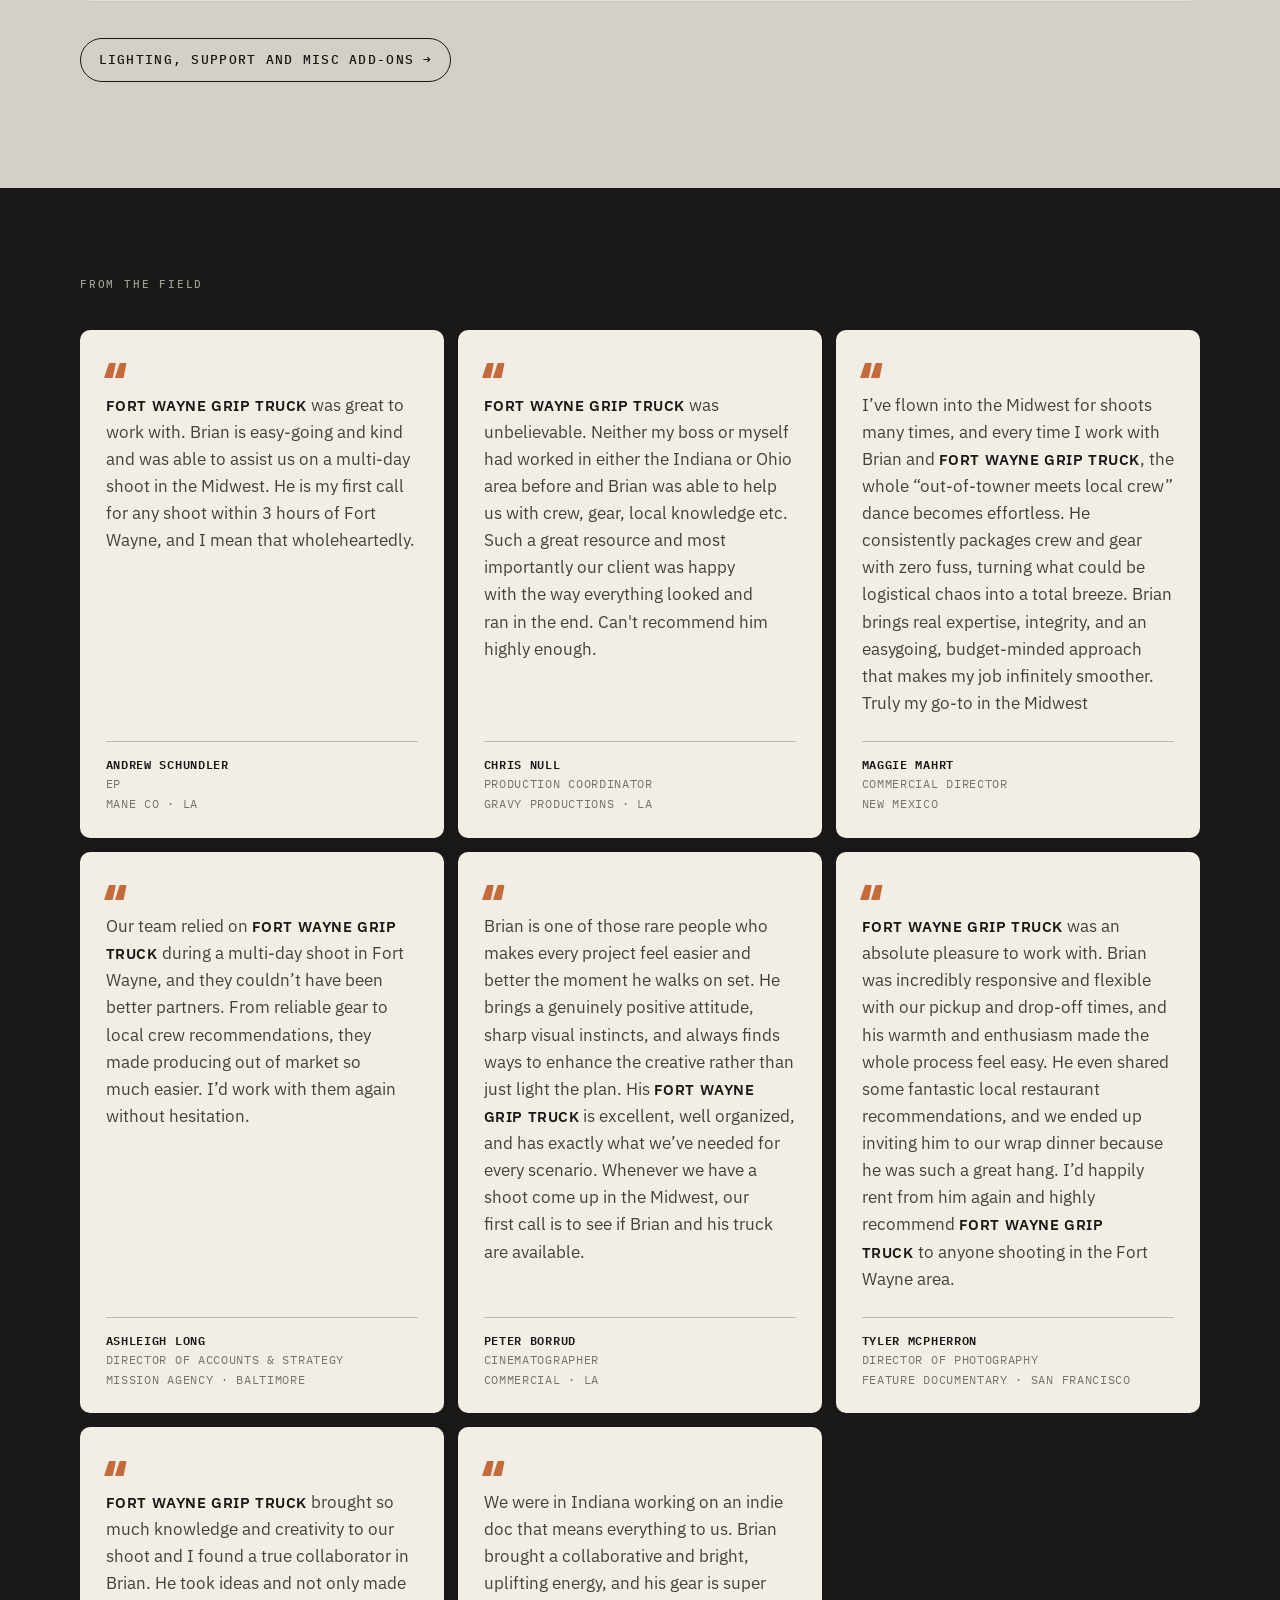
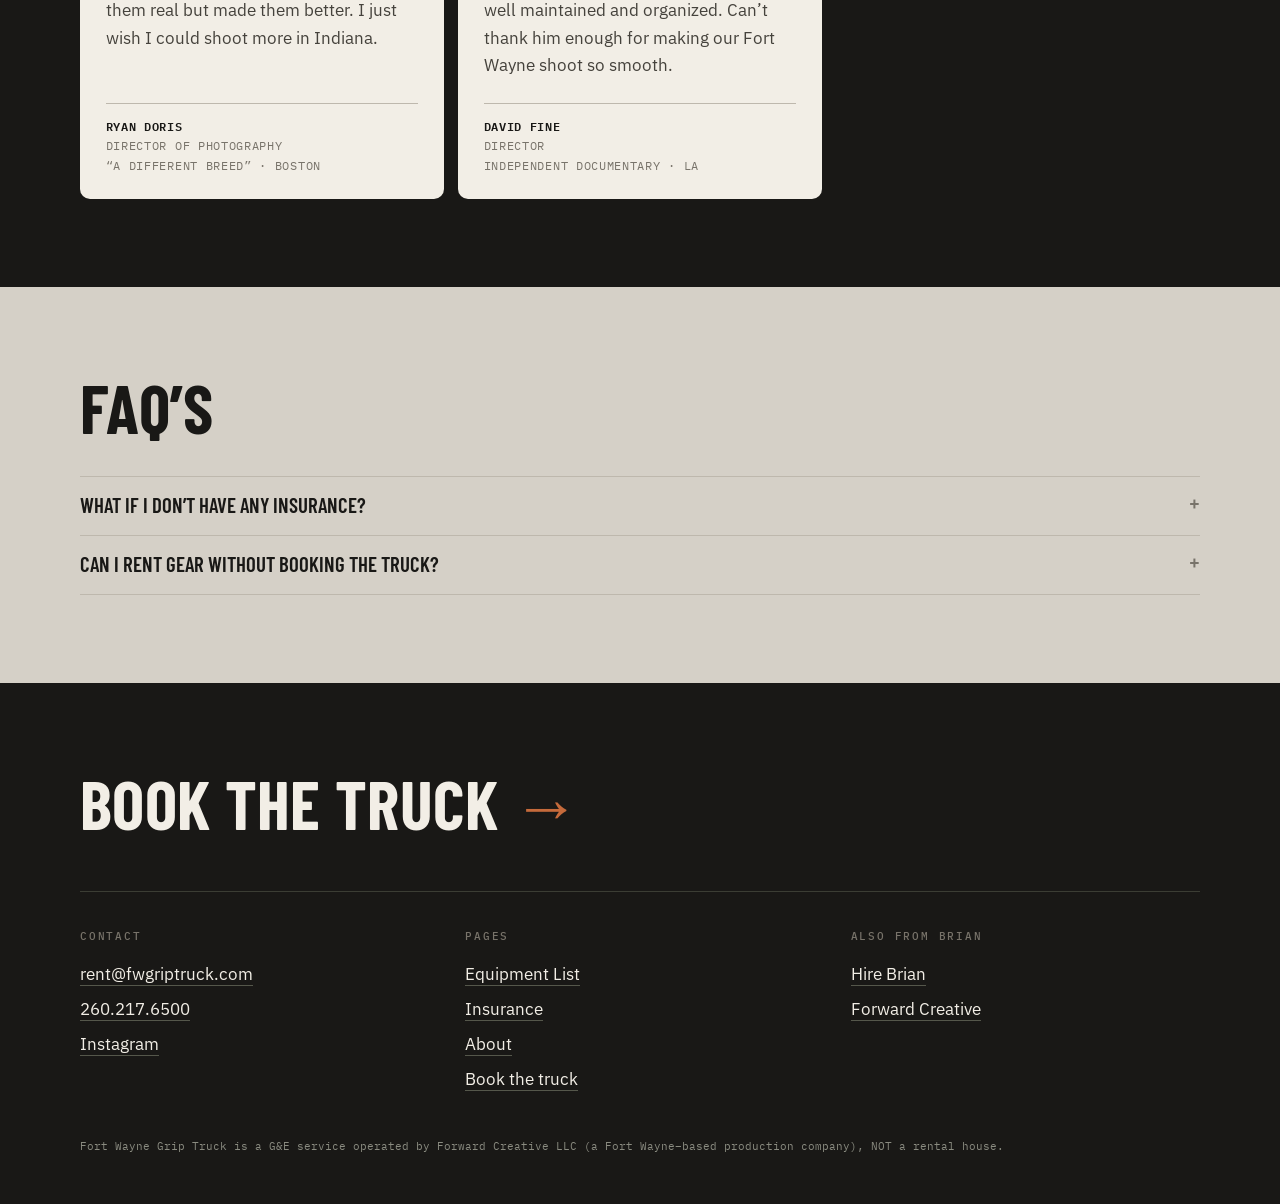
==== commit a5e94596: "Phones: carousel shows the four shorter quotes; add hometowns to captions Long quotes stay on deskto" ====
--- a/index.html
+++ b/index.html
@@ -143,27 +143,27 @@
         <figure class="quote" style="background:var(--white); color:var(--ink)">
           <blockquote><span class="caps">FORT WAYNE GRIP TRUCK</span> was great to work with. Brian is easy-going and kind and was able to assist us on a multi-day shoot in the Midwest. He is my first call for any shoot within 3 hours of Fort Wayne, and I mean that wholeheartedly.</blockquote>
           <cite><b>Andrew Schundler</b>EP<br>Mane Co · LA</cite>
-        </figure><figure class="quote" style="background:var(--white); color:var(--ink)">
+        </figure><figure class="quote quote-desk" style="background:var(--white); color:var(--ink)">
           <blockquote><span class="caps">FORT WAYNE GRIP TRUCK</span> was unbelievable. Neither my boss or myself had worked in either the Indiana or Ohio area before and Brian was able to help us with crew, gear, local knowledge etc. Such a great resource and most importantly our client was happy with the way everything looked and ran in the end. Can't recommend him highly enough.</blockquote>
           <cite><b>Chris Null</b>Production Coordinator<br>Gravy Productions · LA</cite>
-        </figure><figure class="quote" style="background:var(--white); color:var(--ink)">
+        </figure><figure class="quote quote-desk" style="background:var(--white); color:var(--ink)">
           <blockquote>I’ve flown into the Midwest for shoots many times, and every time I work with Brian and <span class="caps">FORT WAYNE GRIP TRUCK</span>, the whole “out-of-towner meets local crew” dance becomes effortless. He consistently packages crew and gear with zero fuss, turning what could be logistical chaos into a total breeze. Brian brings real expertise, integrity, and an easygoing, budget-minded approach that makes my job infinitely smoother. Truly my go-to in the Midwest</blockquote>
           <cite><b>Maggie Mahrt</b>Commercial Director<br>New Mexico</cite>
         </figure><figure class="quote" style="background:var(--white); color:var(--ink)">
           <blockquote>Our team relied on <span class="caps">FORT WAYNE GRIP TRUCK</span> during a multi-day shoot in Fort Wayne, and they couldn’t have been better partners. From reliable gear to local crew recommendations, they made producing out of market so much easier. I’d work with them again without hesitation.</blockquote>
-          <cite><b>Ashleigh Long</b>Director of Accounts &amp; Strategy<br>Mission Agency · Fort Wayne</cite>
-        </figure><figure class="quote" style="background:var(--white); color:var(--ink)">
+          <cite><b>Ashleigh Long</b>Director of Accounts &amp; Strategy<br>Mission Agency · Baltimore</cite>
+        </figure><figure class="quote quote-desk" style="background:var(--white); color:var(--ink)">
           <blockquote>Brian is one of those rare people who makes every project feel easier and better the moment he walks on set. He brings a genuinely positive attitude, sharp visual instincts, and always finds ways to enhance the creative rather than just light the plan. His <span class="caps">FORT WAYNE GRIP TRUCK</span> is excellent, well organized, and has exactly what we’ve needed for every scenario. Whenever we have a shoot come up in the Midwest, our first call is to see if Brian and his truck are available.</blockquote>
-          <cite><b>Peter Borrud</b>Cinematographer<br>Commercial</cite>
-        </figure><figure class="quote" style="background:var(--white); color:var(--ink)">
+          <cite><b>Peter Borrud</b>Cinematographer<br>Commercial · LA</cite>
+        </figure><figure class="quote quote-desk" style="background:var(--white); color:var(--ink)">
           <blockquote><span class="caps">FORT WAYNE GRIP TRUCK</span> was an absolute pleasure to work with. Brian was incredibly responsive and flexible with our pickup and drop-off times, and his warmth and enthusiasm made the whole process feel easy. He even shared some fantastic local restaurant recommendations, and we ended up inviting him to our wrap dinner because he was such a great hang. I’d happily rent from him again and highly recommend <span class="caps">FORT WAYNE GRIP TRUCK</span> to anyone shooting in the Fort Wayne area.</blockquote>
-          <cite><b>Tyler McPherron</b>Director of Photography<br>Feature documentary</cite>
+          <cite><b>Tyler McPherron</b>Director of Photography<br>Feature documentary · San Francisco</cite>
         </figure><figure class="quote" style="background:var(--white); color:var(--ink)">
           <blockquote><span class="caps">FORT WAYNE GRIP TRUCK</span> brought so much knowledge and creativity to our shoot and I found a true collaborator in Brian. He took ideas and not only made them real but made them better. I just wish I could shoot more in Indiana.</blockquote>
-          <cite><b>Ryan Doris</b>Director of Photography<br>“A Different Breed” · Streaming doc</cite>
+          <cite><b>Ryan Doris</b>Director of Photography<br>“A Different Breed” · Boston</cite>
         </figure><figure class="quote" style="background:var(--white); color:var(--ink)">
           <blockquote>We were in Indiana working on an indie doc that means everything to us. Brian brought a collaborative and bright, uplifting energy, and his gear is super well maintained and organized. Can’t thank him enough for making our Fort Wayne shoot so smooth.</blockquote>
-          <cite><b>David Fine</b>Director<br>Independent documentary</cite>
+          <cite><b>David Fine</b>Director<br>Independent documentary · LA</cite>
         </figure>
       </div>
     </div>
@@ -224,6 +224,33 @@
 
 
 <script>
+(function () {
+  var row = document.querySelector('.quotes');
+  if (!row) return;
+  var cards = [].slice.call(row.querySelectorAll('.quote:not(.quote-desk)'));
+  if (cards.length < 2) return;
+  row.setAttribute('aria-label', 'Testimonials');
+  var dots = document.createElement('div');
+  dots.className = 'quote-dots';
+  cards.forEach(function (c, n) {
+    var b = document.createElement('button');
+    b.type = 'button';
+    b.setAttribute('aria-label', 'Show testimonial ' + (n + 1) + ' of ' + cards.length);
+    b.addEventListener('click', function () { row.scrollTo({ left: c.offsetLeft - row.offsetLeft, behavior: 'smooth' }); });
+    dots.appendChild(b);
+  });
+  row.parentNode.insertBefore(dots, row.nextSibling);
+  var btns = dots.children, t;
+  function mark() {
+    var x = row.scrollLeft, best = 0, d = Infinity;
+    cards.forEach(function (c, n) { var k = Math.abs(c.offsetLeft - row.offsetLeft - x); if (k < d) { d = k; best = n; } });
+    if (row.scrollLeft + row.clientWidth >= row.scrollWidth - 4) best = cards.length - 1;
+    [].forEach.call(btns, function (b, n) { b.setAttribute('aria-current', n === best ? 'true' : 'false'); });
+  }
+  row.addEventListener('scroll', function () { clearTimeout(t); t = setTimeout(mark, 60); }, { passive: true });
+  window.addEventListener('resize', mark);
+  mark();
+})();
 (function () {
   var b = document.getElementById('menu-btn'), m = document.querySelector('.masthead');
   if (!b || !m) return;
--- a/styles.css
+++ b/styles.css
@@ -1003,3 +1003,39 @@
 }
 .review .add { background: #FFE36E; color: var(--ink); box-shadow: 0 0 0 2px #FFE36E; }
 @media (max-width: 760px) { .review .review-note { bottom: 64px; } }
+
+/* quotes on phones/tablets: one card at a time, swipe sideways, dots below */
+.quote-dots { display: none; }
+@media (max-width: 900px) {
+  .quotes {
+    display: flex; grid-template-columns: none;
+    overflow-x: auto; scroll-snap-type: x mandatory; scroll-behavior: smooth;
+    -webkit-overflow-scrolling: touch; overscroll-behavior-x: contain;
+    scrollbar-width: none; gap: 10px; padding-bottom: 2px;
+    align-items: flex-start;
+    margin-inline: calc(-1 * var(--gutter)); padding-inline: var(--gutter);
+    scroll-padding-inline: var(--gutter);
+  }
+  .quotes::-webkit-scrollbar { display: none; }
+  .quotes > .quote { flex: 0 0 86%; scroll-snap-align: start; }
+  .band-ink .quote-dots { color: var(--white); }
+  .quote-dots { display: flex; justify-content: center; gap: 4px; margin-top: 14px; }
+  .quote-dots button {
+    width: 24px; height: 24px; padding: 0; border: 0; background: none; cursor: pointer; color: inherit;
+    display: grid; place-items: center;
+  }
+  .quote-dots button::before {
+    content: ""; width: 8px; height: 8px; border-radius: 50%;
+    background: currentColor; opacity: .3; transition: opacity .2s, transform .2s;
+  }
+  .quote-dots button[aria-current="true"]::before { opacity: 1; background: var(--rust); transform: scale(1.15); }
+}
+@media (prefers-reduced-motion: reduce) { .quotes { scroll-behavior: auto; } }
+@media (max-width: 900px) {
+  .quotes > .quote-desk { display: none; }
+}
+@media (max-width: 600px) {
+  .quotes > .quote { flex-basis: 88%; padding: 1.25rem 1.15rem 1.1rem; gap: 1rem; }
+  .quotes .quote blockquote { font-size: .98rem; line-height: 1.5; padding-top: 1.6rem; }
+  .quotes .quote blockquote::before { font-size: 3rem; }
+}
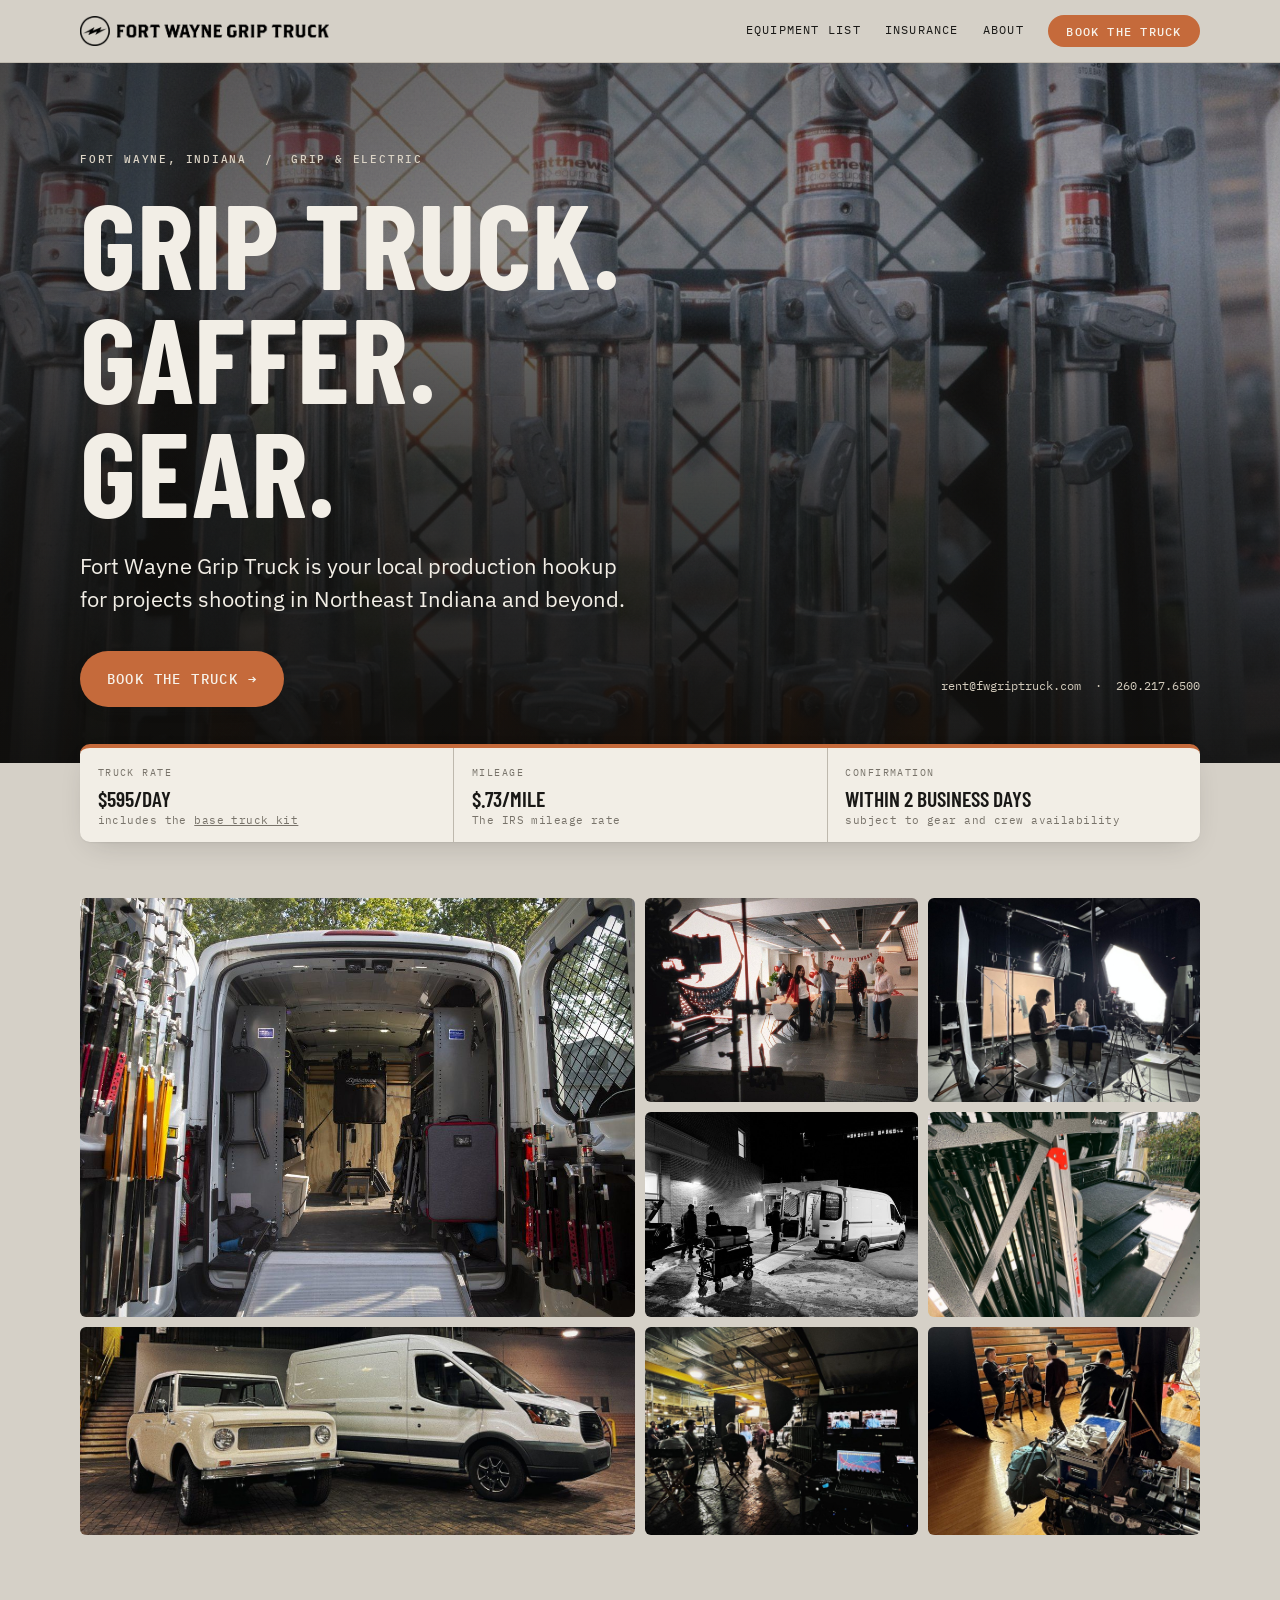
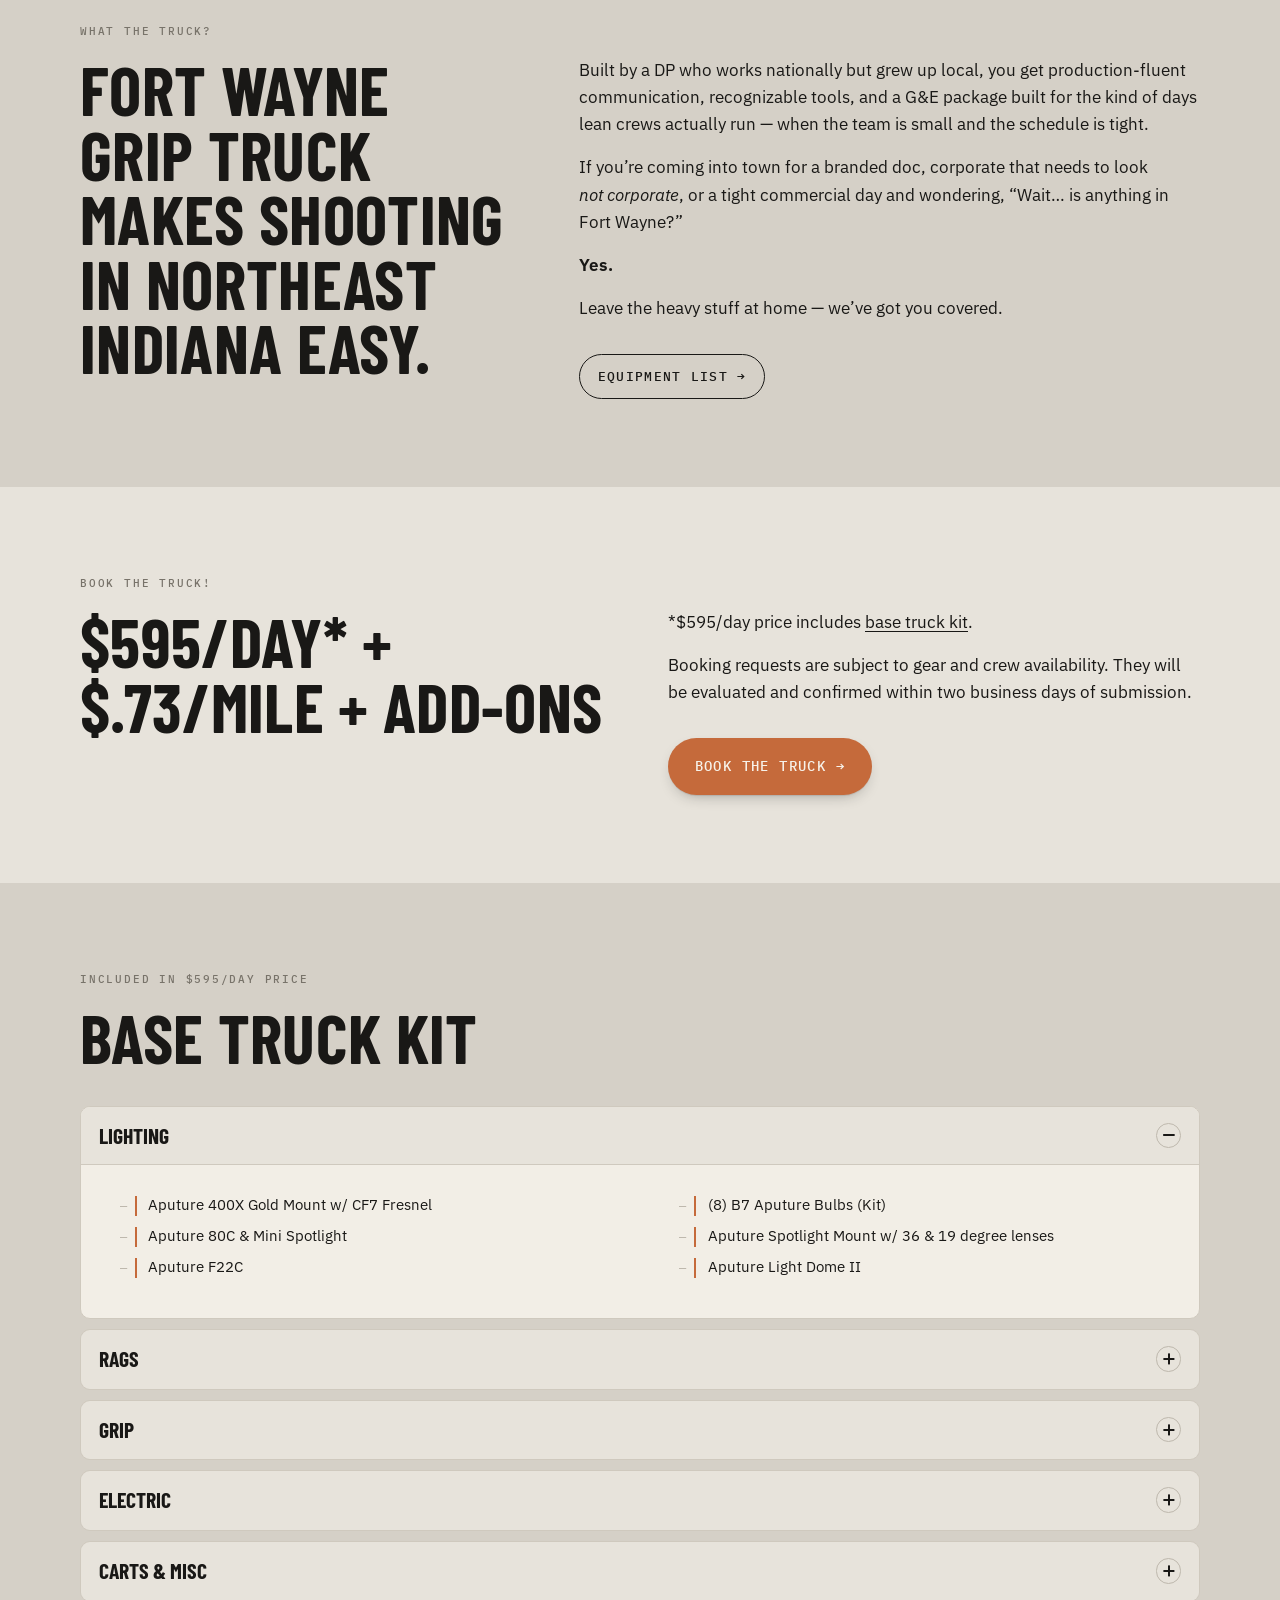
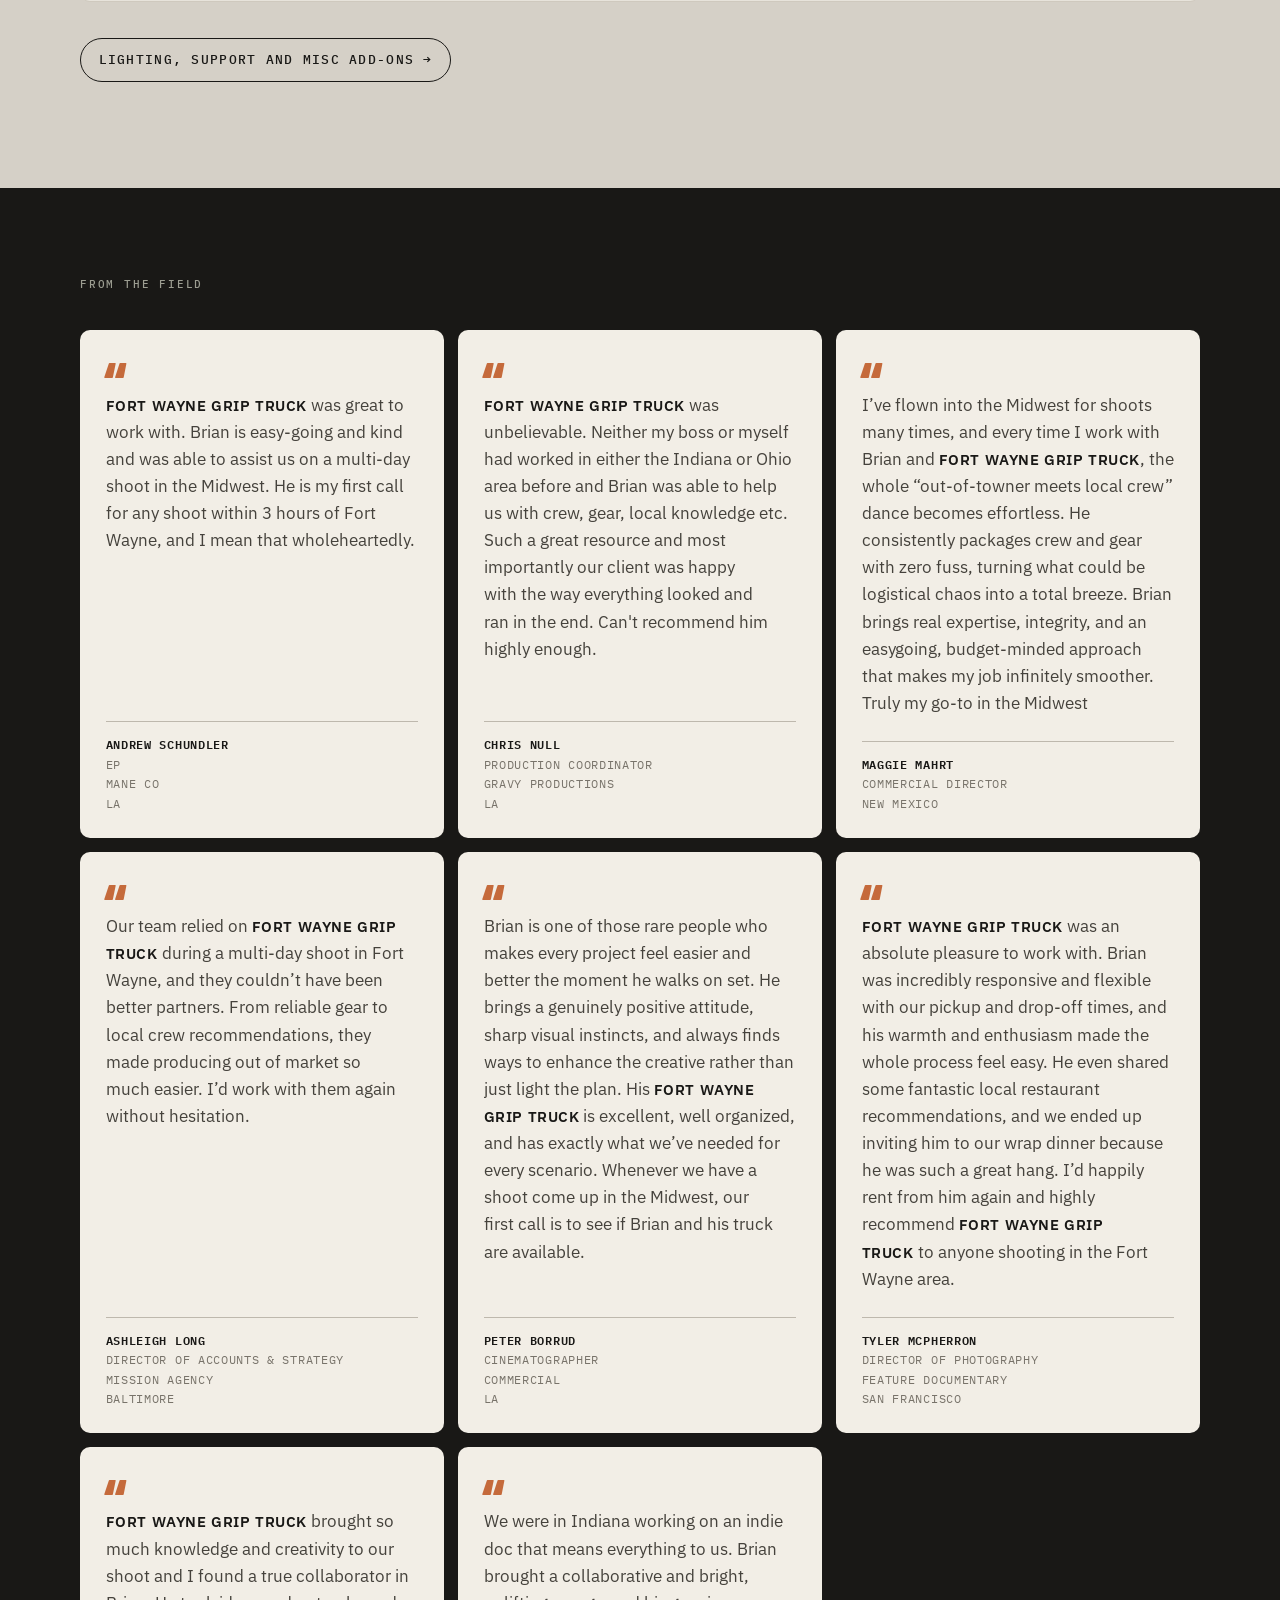
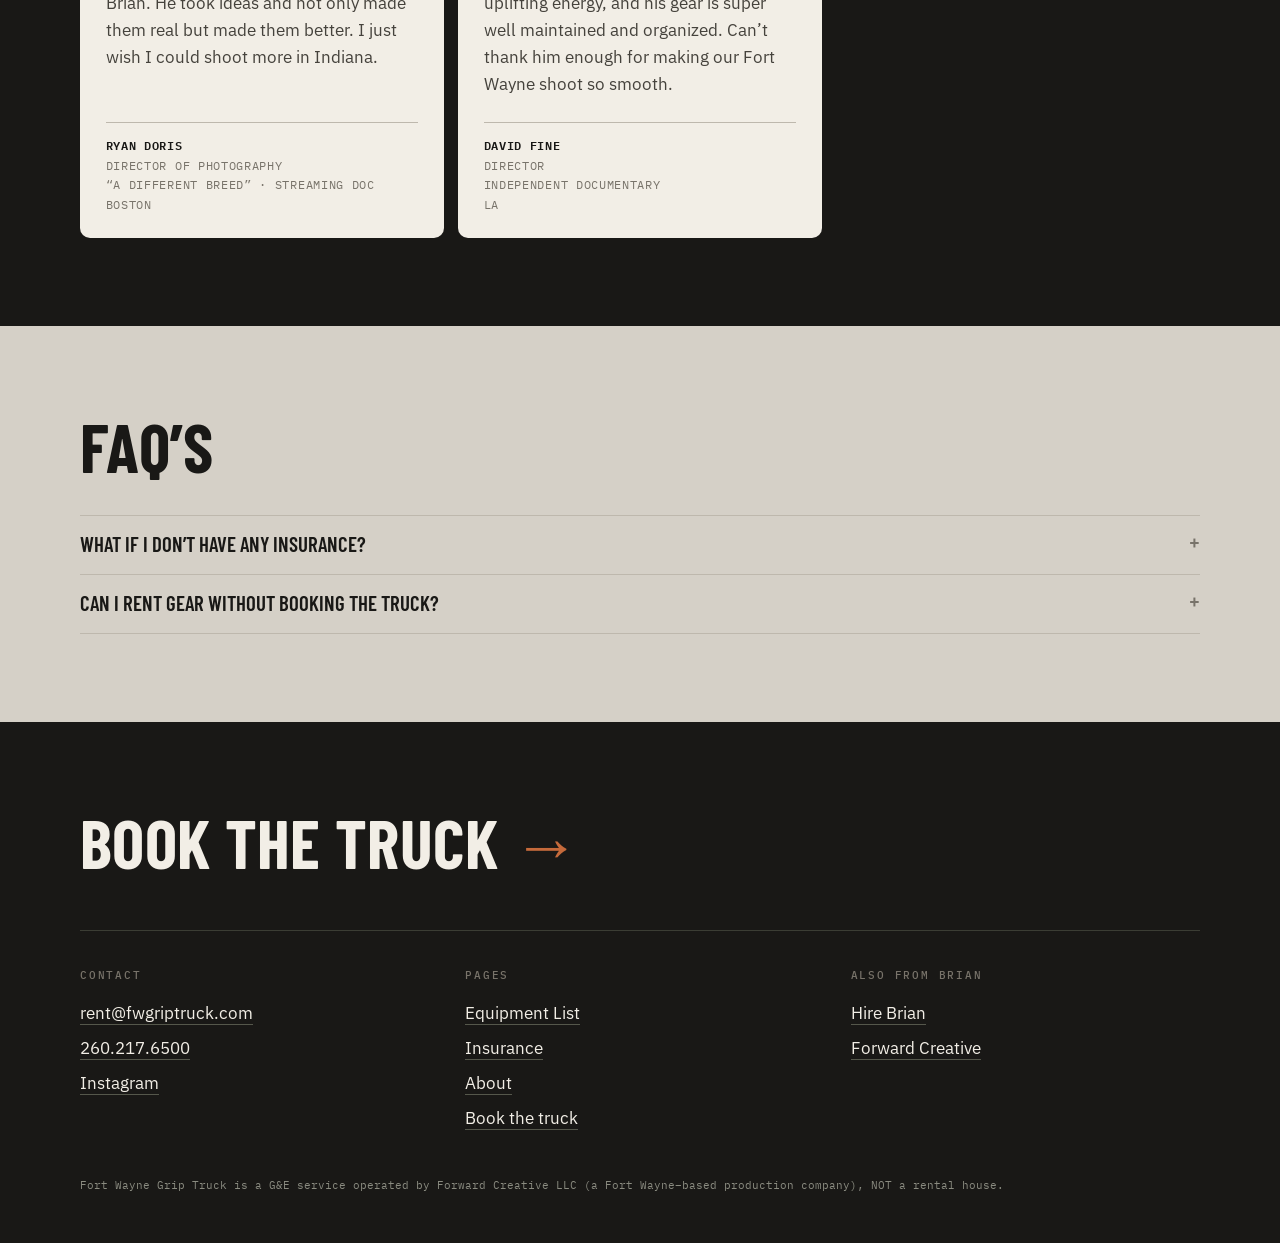
==== commit 899d2fb0: "Testimonials: town on its own caption line; equal-height, roomier phone cards Co-Authored-By: Claude" ====
--- a/index.html
+++ b/index.html
@@ -142,28 +142,28 @@
       <div class="quotes" style="margin-top:2.25rem">
         <figure class="quote" style="background:var(--white); color:var(--ink)">
           <blockquote><span class="caps">FORT WAYNE GRIP TRUCK</span> was great to work with. Brian is easy-going and kind and was able to assist us on a multi-day shoot in the Midwest. He is my first call for any shoot within 3 hours of Fort Wayne, and I mean that wholeheartedly.</blockquote>
-          <cite><b>Andrew Schundler</b>EP<br>Mane Co · LA</cite>
+          <cite><b>Andrew Schundler</b>EP<br>Mane Co<br>LA</cite>
         </figure><figure class="quote quote-desk" style="background:var(--white); color:var(--ink)">
           <blockquote><span class="caps">FORT WAYNE GRIP TRUCK</span> was unbelievable. Neither my boss or myself had worked in either the Indiana or Ohio area before and Brian was able to help us with crew, gear, local knowledge etc. Such a great resource and most importantly our client was happy with the way everything looked and ran in the end. Can't recommend him highly enough.</blockquote>
-          <cite><b>Chris Null</b>Production Coordinator<br>Gravy Productions · LA</cite>
+          <cite><b>Chris Null</b>Production Coordinator<br>Gravy Productions<br>LA</cite>
         </figure><figure class="quote quote-desk" style="background:var(--white); color:var(--ink)">
           <blockquote>I’ve flown into the Midwest for shoots many times, and every time I work with Brian and <span class="caps">FORT WAYNE GRIP TRUCK</span>, the whole “out-of-towner meets local crew” dance becomes effortless. He consistently packages crew and gear with zero fuss, turning what could be logistical chaos into a total breeze. Brian brings real expertise, integrity, and an easygoing, budget-minded approach that makes my job infinitely smoother. Truly my go-to in the Midwest</blockquote>
           <cite><b>Maggie Mahrt</b>Commercial Director<br>New Mexico</cite>
         </figure><figure class="quote" style="background:var(--white); color:var(--ink)">
           <blockquote>Our team relied on <span class="caps">FORT WAYNE GRIP TRUCK</span> during a multi-day shoot in Fort Wayne, and they couldn’t have been better partners. From reliable gear to local crew recommendations, they made producing out of market so much easier. I’d work with them again without hesitation.</blockquote>
-          <cite><b>Ashleigh Long</b>Director of Accounts &amp; Strategy<br>Mission Agency · Baltimore</cite>
+          <cite><b>Ashleigh Long</b>Director of Accounts &amp; Strategy<br>Mission Agency<br>Baltimore</cite>
         </figure><figure class="quote quote-desk" style="background:var(--white); color:var(--ink)">
           <blockquote>Brian is one of those rare people who makes every project feel easier and better the moment he walks on set. He brings a genuinely positive attitude, sharp visual instincts, and always finds ways to enhance the creative rather than just light the plan. His <span class="caps">FORT WAYNE GRIP TRUCK</span> is excellent, well organized, and has exactly what we’ve needed for every scenario. Whenever we have a shoot come up in the Midwest, our first call is to see if Brian and his truck are available.</blockquote>
-          <cite><b>Peter Borrud</b>Cinematographer<br>Commercial · LA</cite>
+          <cite><b>Peter Borrud</b>Cinematographer<br>Commercial<br>LA</cite>
         </figure><figure class="quote quote-desk" style="background:var(--white); color:var(--ink)">
           <blockquote><span class="caps">FORT WAYNE GRIP TRUCK</span> was an absolute pleasure to work with. Brian was incredibly responsive and flexible with our pickup and drop-off times, and his warmth and enthusiasm made the whole process feel easy. He even shared some fantastic local restaurant recommendations, and we ended up inviting him to our wrap dinner because he was such a great hang. I’d happily rent from him again and highly recommend <span class="caps">FORT WAYNE GRIP TRUCK</span> to anyone shooting in the Fort Wayne area.</blockquote>
-          <cite><b>Tyler McPherron</b>Director of Photography<br>Feature documentary · San Francisco</cite>
+          <cite><b>Tyler McPherron</b>Director of Photography<br>Feature documentary<br>San Francisco</cite>
         </figure><figure class="quote" style="background:var(--white); color:var(--ink)">
           <blockquote><span class="caps">FORT WAYNE GRIP TRUCK</span> brought so much knowledge and creativity to our shoot and I found a true collaborator in Brian. He took ideas and not only made them real but made them better. I just wish I could shoot more in Indiana.</blockquote>
-          <cite><b>Ryan Doris</b>Director of Photography<br>“A Different Breed” · Boston</cite>
+          <cite><b>Ryan Doris</b>Director of Photography<br>“A Different Breed” · Streaming doc<br>Boston</cite>
         </figure><figure class="quote" style="background:var(--white); color:var(--ink)">
           <blockquote>We were in Indiana working on an indie doc that means everything to us. Brian brought a collaborative and bright, uplifting energy, and his gear is super well maintained and organized. Can’t thank him enough for making our Fort Wayne shoot so smooth.</blockquote>
-          <cite><b>David Fine</b>Director<br>Independent documentary · LA</cite>
+          <cite><b>David Fine</b>Director<br>Independent documentary<br>LA</cite>
         </figure>
       </div>
     </div>
--- a/styles.css
+++ b/styles.css
@@ -1035,7 +1035,12 @@
   .quotes > .quote-desk { display: none; }
 }
 @media (max-width: 600px) {
-  .quotes > .quote { flex-basis: 88%; padding: 1.25rem 1.15rem 1.1rem; gap: 1rem; }
-  .quotes .quote blockquote { font-size: .98rem; line-height: 1.5; padding-top: 1.6rem; }
+  .quotes > .quote { flex-basis: 88%; padding: 1.5rem 1.25rem 1.3rem; gap: 1.25rem; }
+  .quotes .quote blockquote { font-size: 1rem; line-height: 1.55; padding-top: 1.7rem; }
   .quotes .quote blockquote::before { font-size: 3rem; }
 }
+/* phones/tablets: every card the same height as the tallest, caption pinned to the bottom */
+@media (max-width: 900px) {
+  .quotes { align-items: stretch; }
+  .quotes > .quote { min-height: 22rem; }
+}
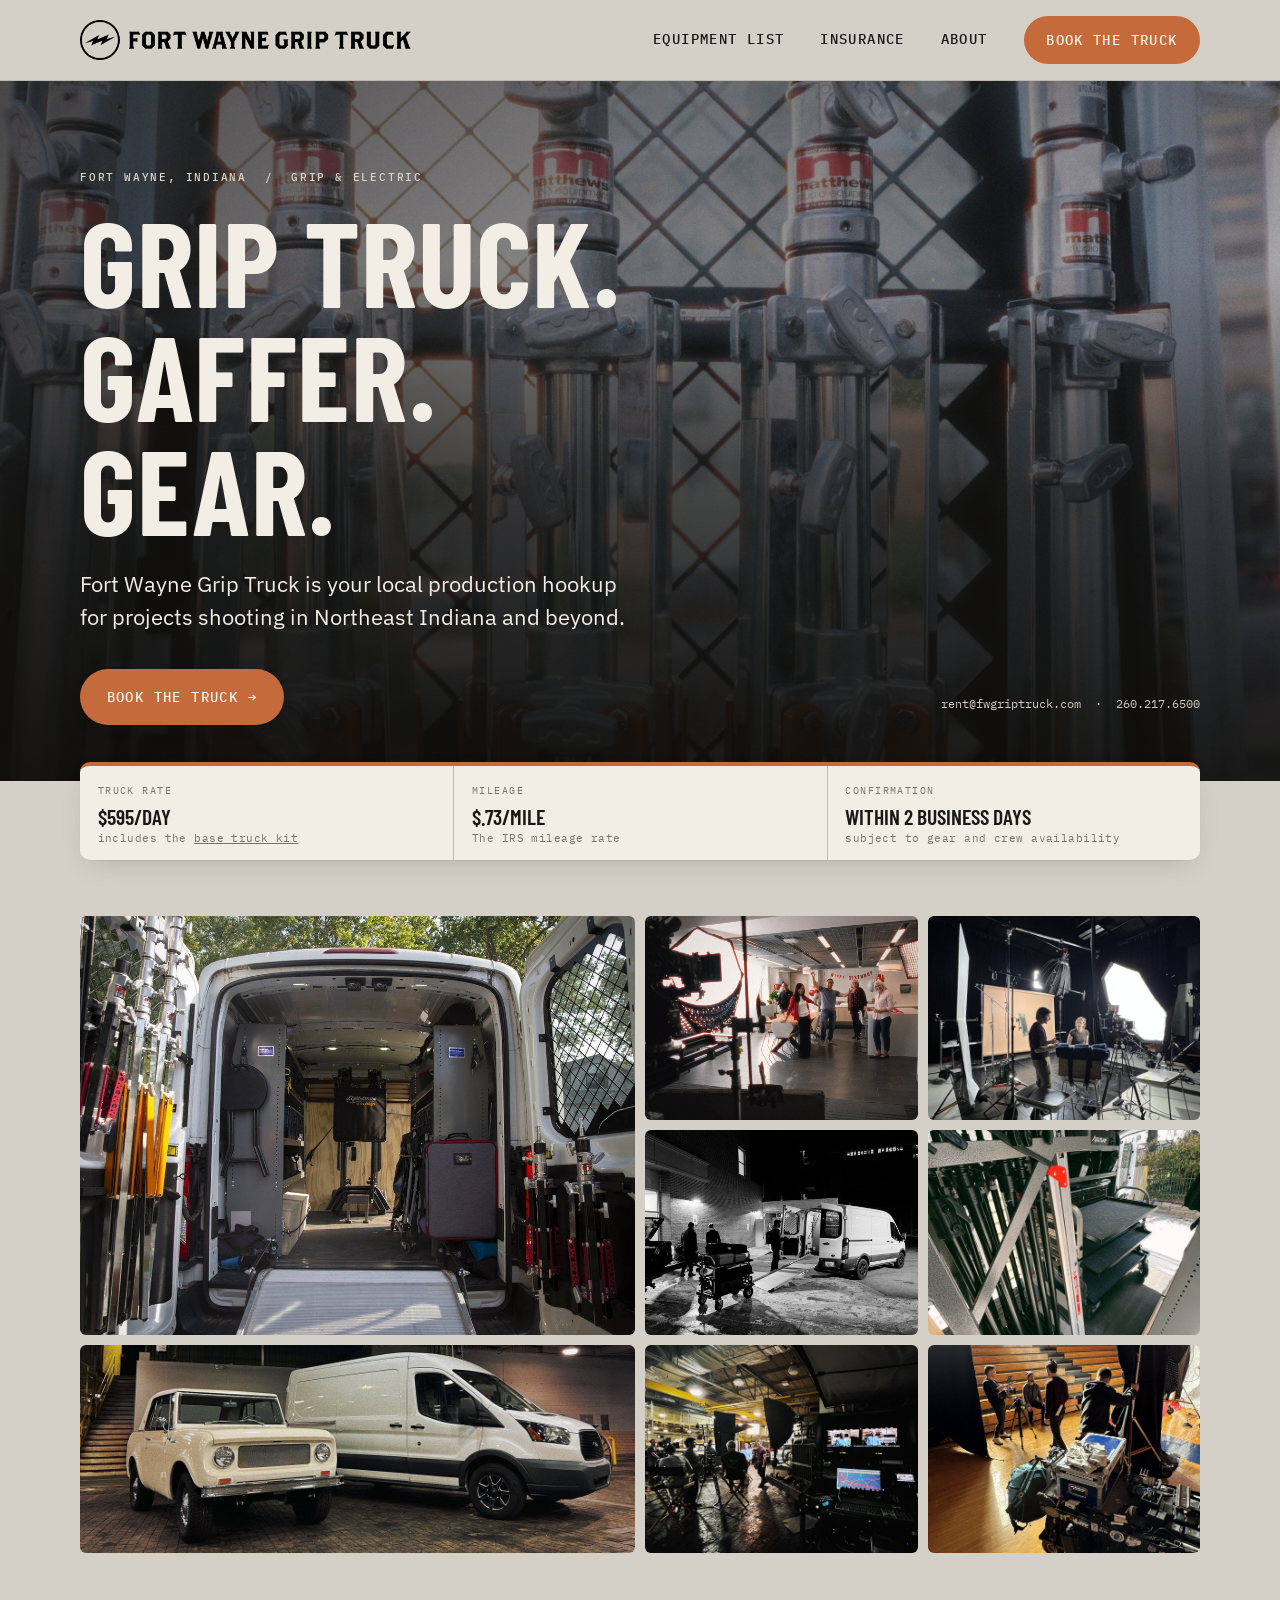
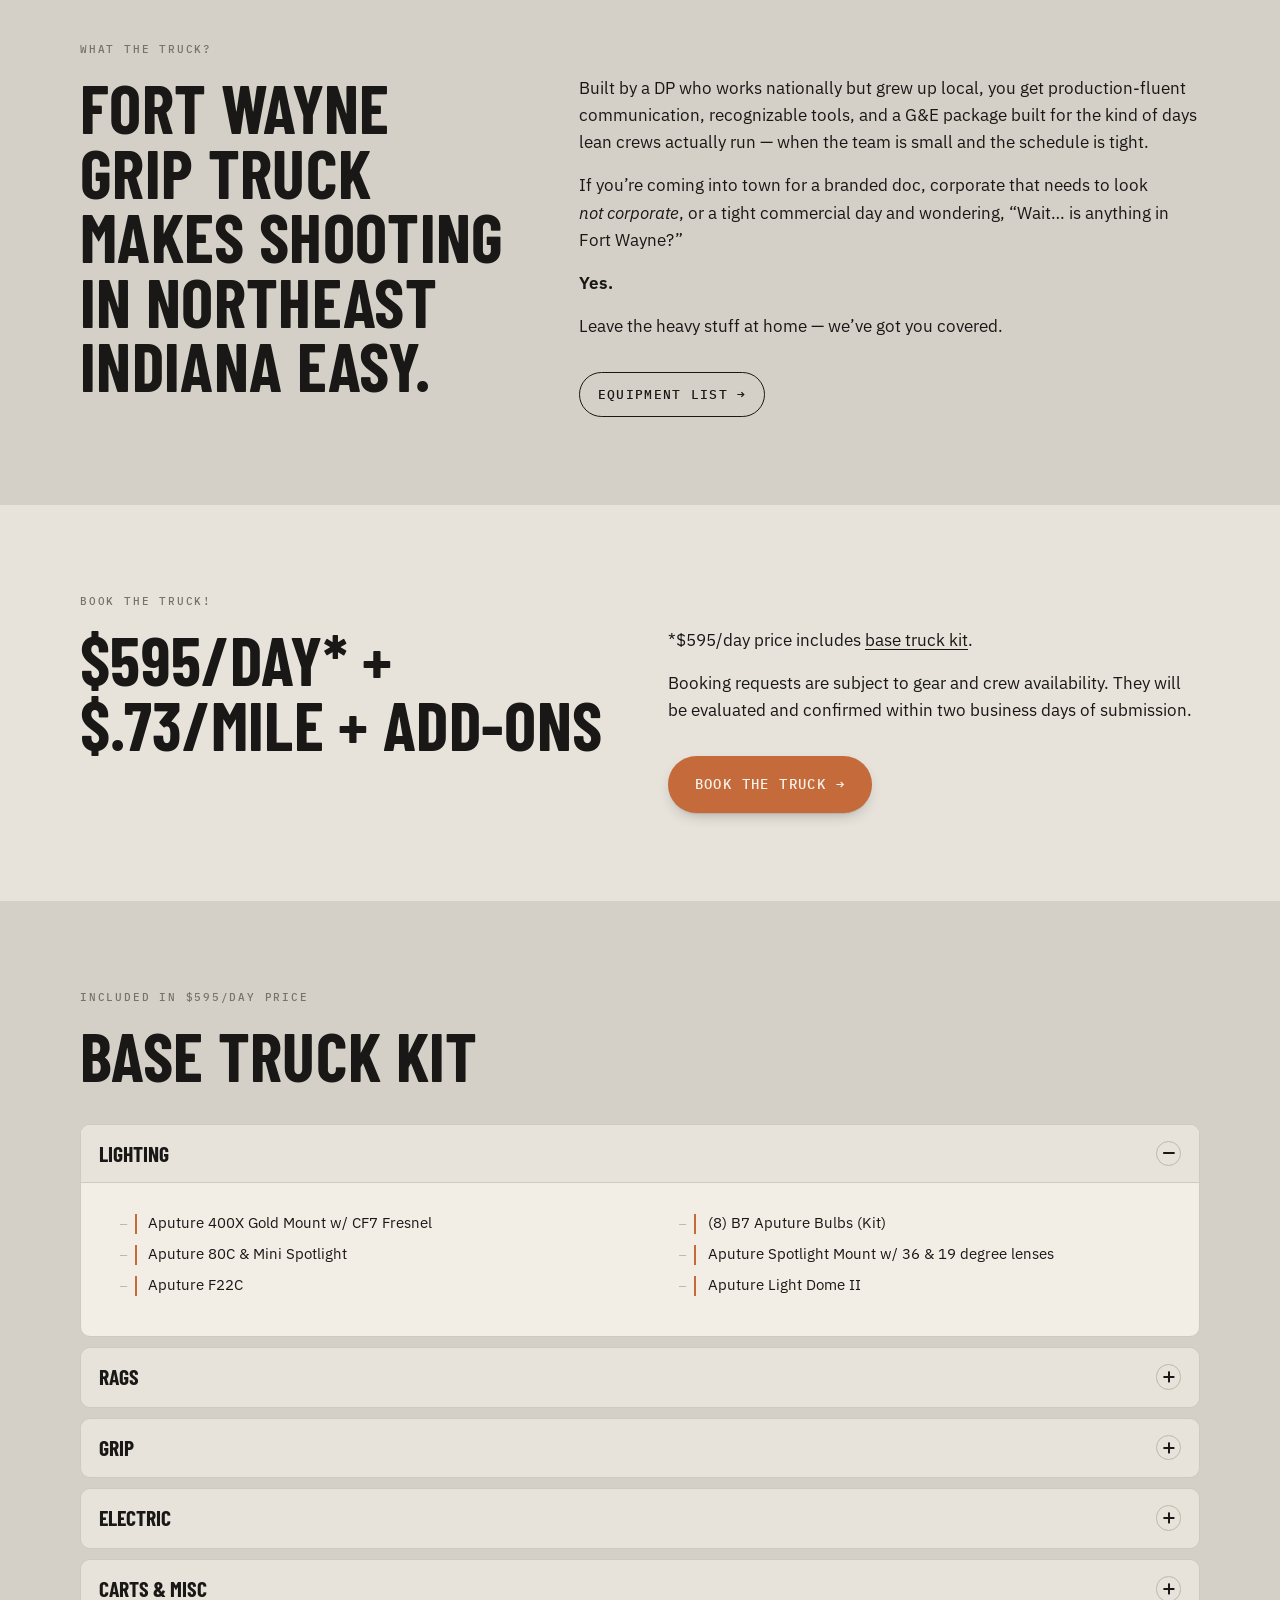
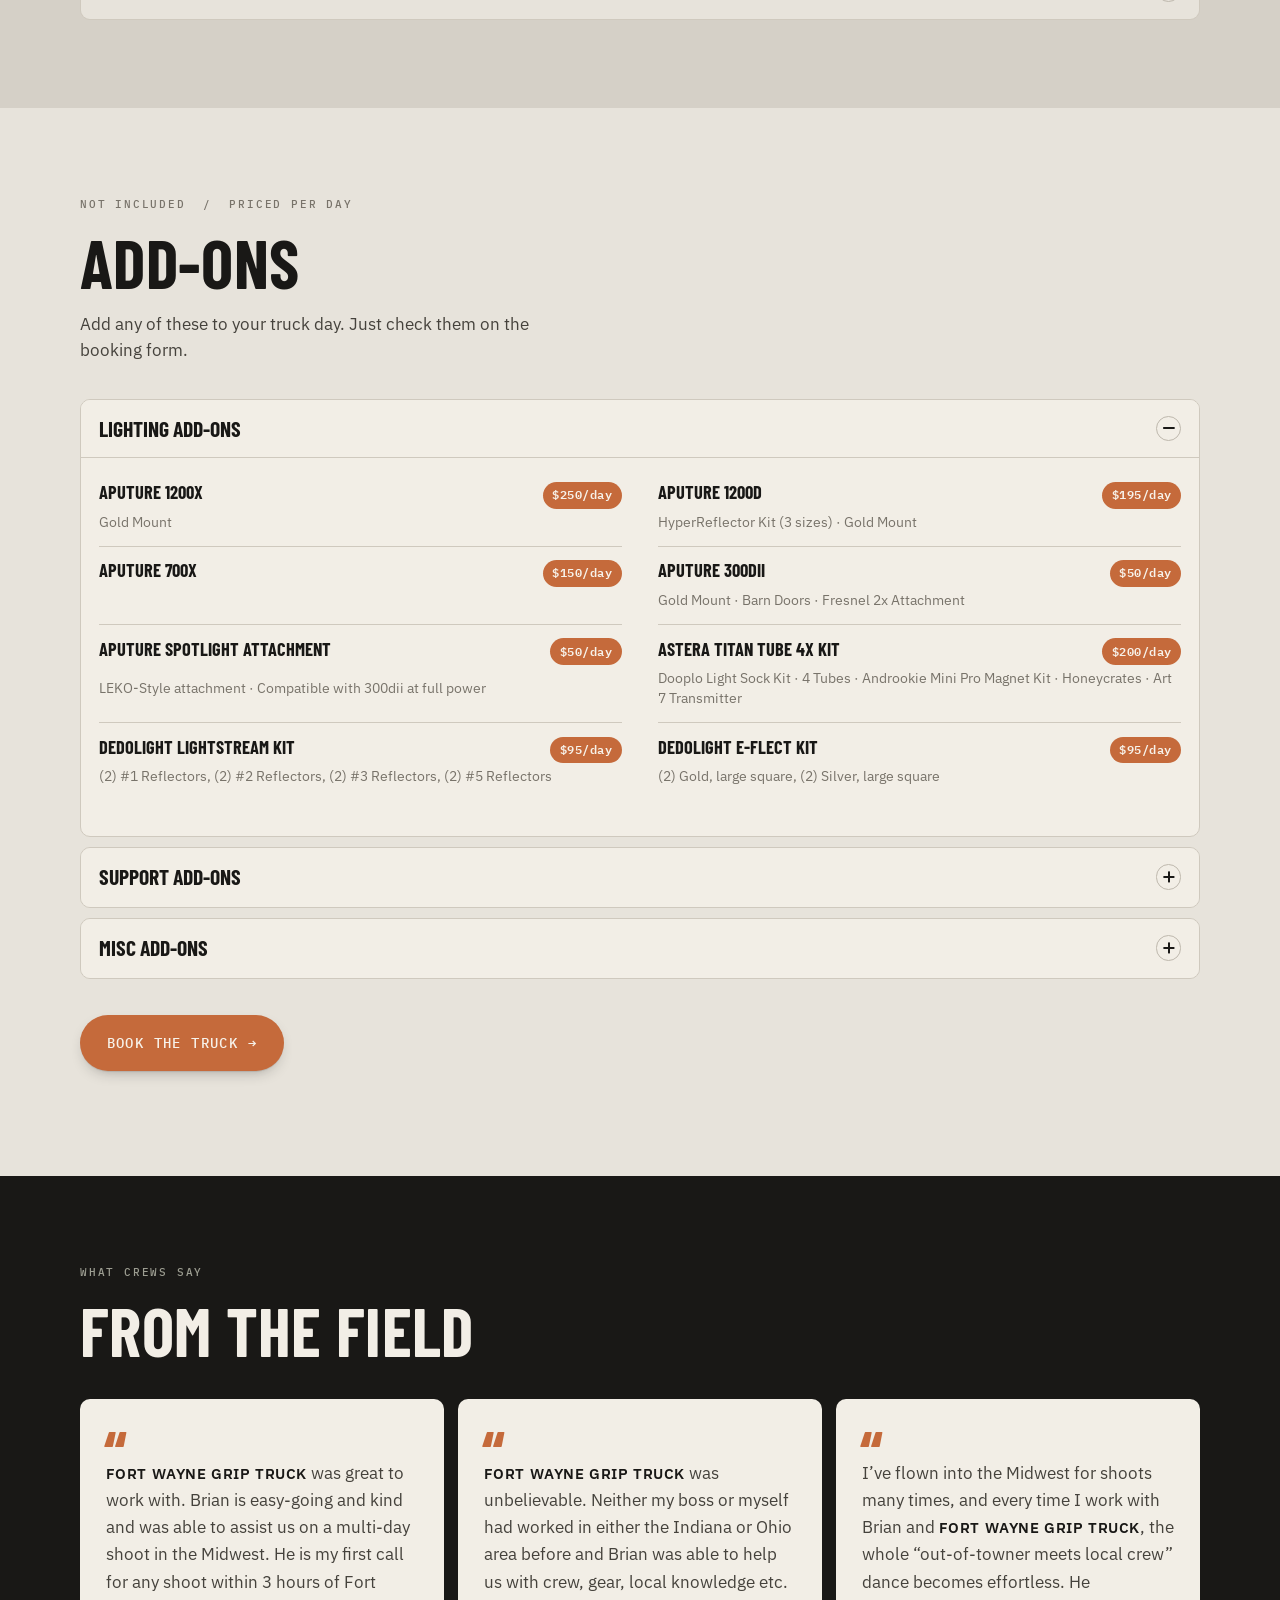
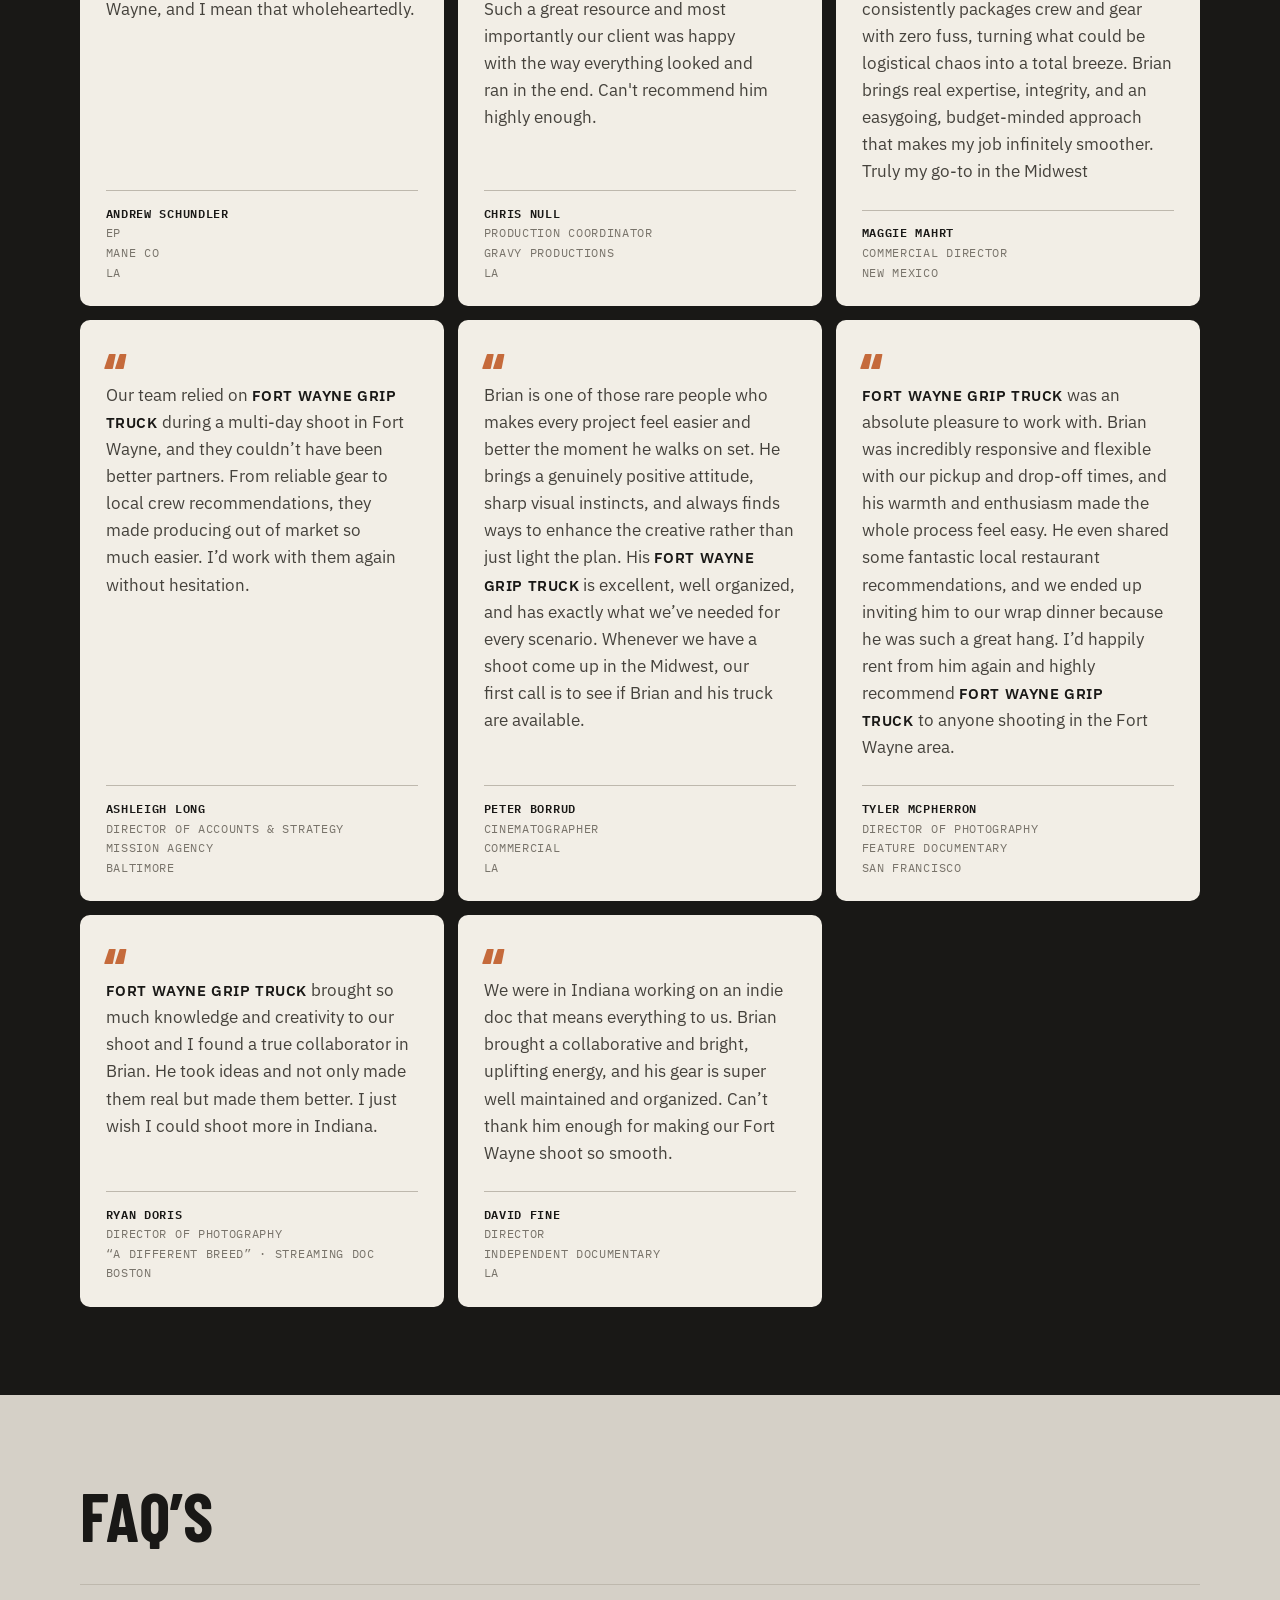
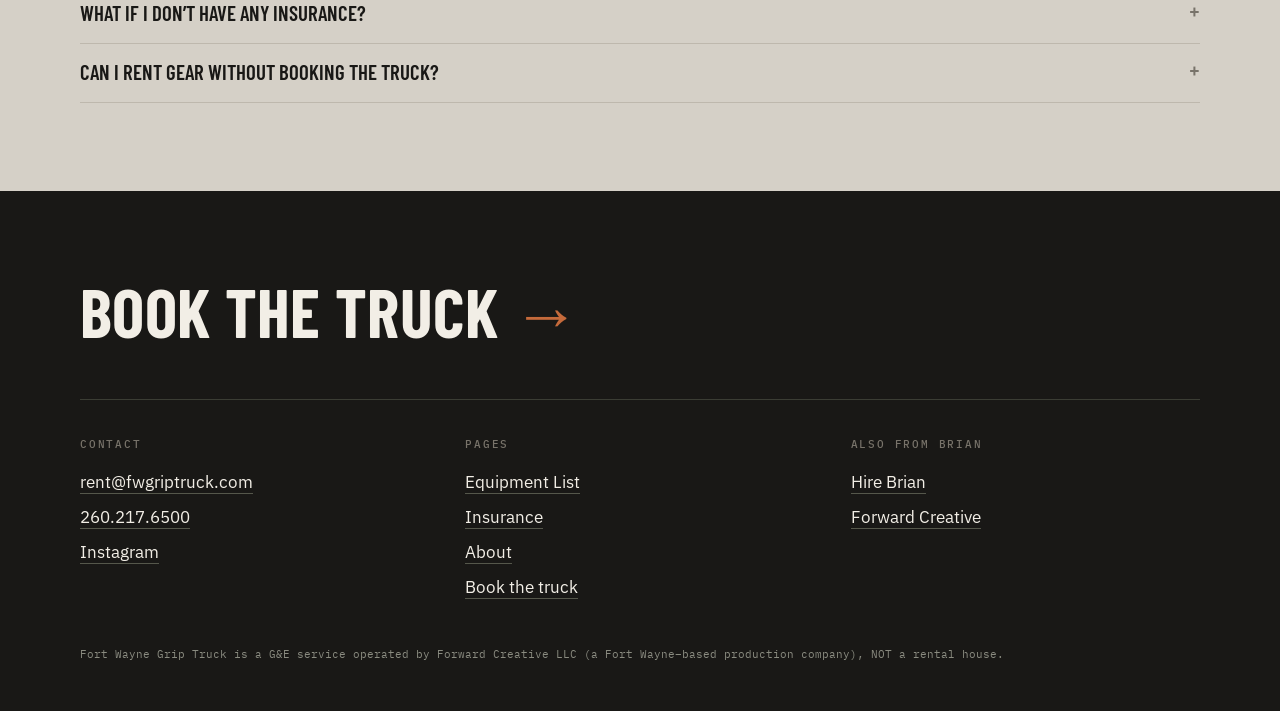
==== commit be051817: "Home page: Add-ons dropdowns, taller header, bigger testimonials heading - Replace the 'Lighting, su" ====
--- a/index.html
+++ b/index.html
@@ -132,13 +132,34 @@
         <summary><span class="sheet-title">Carts &amp; misc</span><span class="sheet-toggle" aria-hidden="true"></span></summary>
         <div class="sheet-body"><ul class="items"><li><span class="qty">1</span> C-Stand Cart</li><li><span class="qty">1</span> Little Giant Step Ladder</li></ul></div>
       </details>
-      <p style="margin-top:2.25rem"><a class="btn btn-ghost" href="/equipment-list#add-ons"><span class="add">Lighting, support and misc add-ons</span> →</a></p>
+    </div>
+  </section>
+
+  <section class="band band-panel band-addons" id="add-ons">
+    <div class="wrap">
+      <p class="eyebrow">Not included &nbsp;/&nbsp; priced per day</p>
+      <h2 class="h-lg">Add-ons</h2>
+      <p class="addons-lede">Add any of these to your truck day. Just check them on the booking form.</p>
+      <details class="sheet" open>
+        <summary><span class="sheet-title">Lighting add-ons</span><span class="sheet-toggle" aria-hidden="true"></span></summary>
+        <div class="sheet-body"><ul class="ao-list"><li><span class="ao-name">APUTURE 1200X</span><span class="ao-price">$250/day</span><span class="ao-note">Gold Mount</span></li><li><span class="ao-name">APUTURE 1200D</span><span class="ao-price">$195/day</span><span class="ao-note">HyperReflector Kit (3 sizes) · Gold Mount</span></li><li><span class="ao-name">APUTURE 700X</span><span class="ao-price">$150/day</span></li><li><span class="ao-name">APUTURE 300dii</span><span class="ao-price">$50/day</span><span class="ao-note">Gold Mount · Barn Doors · Fresnel 2x Attachment</span></li><li><span class="ao-name">APUTURE SPOTLIGHT ATTACHMENT</span><span class="ao-price">$50/day</span><span class="ao-note">LEKO-Style attachment · Compatible with 300dii at full power</span></li><li><span class="ao-name">ASTERA TITAN TUBE 4x KIT</span><span class="ao-price">$200/day</span><span class="ao-note">Dooplo Light Sock Kit · 4 Tubes · Androokie Mini Pro Magnet Kit · Honeycrates · Art 7 Transmitter</span></li><li><span class="ao-name">DEDOLIGHT LIGHTSTREAM KIT</span><span class="ao-price">$95/day</span><span class="ao-note">(2) #1 Reflectors, (2) #2 Reflectors, (2) #3 Reflectors, (2) #5 Reflectors</span></li><li><span class="ao-name">DEDOLIGHT E-FLECT KIT</span><span class="ao-price">$95/day</span><span class="ao-note">(2) Gold, large square, (2) Silver, large square</span></li></ul></div>
+      </details>
+      <details class="sheet">
+        <summary><span class="sheet-title">Support add-ons</span><span class="sheet-toggle" aria-hidden="true"></span></summary>
+        <div class="sheet-body"><ul class="ao-list"><li><span class="ao-name">TRIPOD - O’CONNOR 1040</span><span class="ao-price">$150/day</span><span class="ao-note">100mm Bowl · Up to 45lbs payload capacity · Flowtech 100 legs included</span></li><li><span class="ao-name">TRIPOD - SACHTLER FSB6</span><span class="ao-price">$75/day</span><span class="ao-note">75mm Bowl · Up to 15lbs payload capacity · Flowtech 75 legs included</span></li><li><span class="ao-name">DANA DOLLY</span><span class="ao-price">$150/day</span><span class="ao-note">Dana Dolly Universal Rental Kit with Case · Dana Dolly Portable Pipe Kit (allows track builds of 3-9 feet)</span></li><li><span class="ao-name">TERADEK BOLT4k LT 750 KIT 1TX:1RX</span><span class="ao-price">$150/day</span><span class="ao-note">Bolt 4k 750’ Transmitter · Bolt 4k 750’ Receiver · Second Bolt 4k 750’ Receiver available for an extra $100/day · SDI &amp; HDMI · D-Tap Power Cables · Short SDI Cables</span></li><li><span class="ao-name">WIRELESS DIRECTORS MONITOR</span><span class="ao-price">$150/day</span><span class="ao-note">SmallHD702 Touch · Bolt 6 750 RX Built-IN · Director’s Handles</span></li><li><span class="ao-name">FLANDERS DM241 CLIENT MONITOR</span><span class="ao-price">$200/day</span><span class="ao-note">24” Screen · Dual Input and PAP compatible · SDI only · Gold Mount for battery power option</span></li></ul></div>
+      </details>
+      <details class="sheet">
+        <summary><span class="sheet-title">Misc add-ons</span><span class="sheet-toggle" aria-hidden="true"></span></summary>
+        <div class="sheet-body"><ul class="ao-list"><li><span class="ao-name">AUDIO KIT</span><span class="ao-price">$200/day</span><span class="ao-note">SoundDevices MixPre 3 Field Recorder · Sennheiser MKH416 Shotgun Mic · Boom Pole · Boom Pole Holder · 2 25’ XLR Cable · DT1990 Pro Headphones</span></li><li><span class="ao-name">HONDA EU2200 GENERATOR</span><span class="ao-price">$75/day</span><span class="ao-note">Includes 1-Gallon Gas Can</span></li></ul></div>
+      </details>
+      <p style="margin-top:2.25rem"><a class="btn btn-lg" href="/book">Book the truck →</a></p>
     </div>
   </section>
 
   <section class="band band-ink">
     <div class="wrap">
-      <p class="eyebrow">From the field</p>
+      <p class="eyebrow">What crews say</p>
+      <h2 class="h-lg">From the field</h2>
       <div class="quotes" style="margin-top:2.25rem">
         <figure class="quote" style="background:var(--white); color:var(--ink)">
           <blockquote><span class="caps">FORT WAYNE GRIP TRUCK</span> was great to work with. Brian is easy-going and kind and was able to assist us on a multi-day shoot in the Midwest. He is my first call for any shoot within 3 hours of Fort Wayne, and I mean that wholeheartedly.</blockquote>
@@ -152,6 +173,9 @@
         </figure><figure class="quote" style="background:var(--white); color:var(--ink)">
           <blockquote>Our team relied on <span class="caps">FORT WAYNE GRIP TRUCK</span> during a multi-day shoot in Fort Wayne, and they couldn’t have been better partners. From reliable gear to local crew recommendations, they made producing out of market so much easier. I’d work with them again without hesitation.</blockquote>
           <cite><b>Ashleigh Long</b>Director of Accounts &amp; Strategy<br>Mission Agency<br>Baltimore</cite>
+        </figure><figure class="quote quote-mobile" style="background:var(--white); color:var(--ink)">
+          <blockquote>Brian makes every project feel easier and better the moment he walks on set. His <span class="caps">FORT WAYNE GRIP TRUCK</span> is excellent, well organized, and has exactly what we’ve needed for every scenario. Whenever we have a shoot come up in the Midwest, our first call is to see if Brian and his truck are available.</blockquote>
+          <cite><b>Peter Borrud</b>Cinematographer<br>Commercial<br>LA</cite>
         </figure><figure class="quote quote-desk" style="background:var(--white); color:var(--ink)">
           <blockquote>Brian is one of those rare people who makes every project feel easier and better the moment he walks on set. He brings a genuinely positive attitude, sharp visual instincts, and always finds ways to enhance the creative rather than just light the plan. His <span class="caps">FORT WAYNE GRIP TRUCK</span> is excellent, well organized, and has exactly what we’ve needed for every scenario. Whenever we have a shoot come up in the Midwest, our first call is to see if Brian and his truck are available.</blockquote>
           <cite><b>Peter Borrud</b>Cinematographer<br>Commercial<br>LA</cite>
--- a/styles.css
+++ b/styles.css
@@ -1044,3 +1044,41 @@
   .quotes { align-items: stretch; }
   .quotes > .quote { min-height: 22rem; }
 }
+@media (min-width: 901px) {
+  .quotes > .quote-mobile { display: none; }
+}
+
+/* ------------------------------------------------------------- 2026-11-05 polish */
+/* taller, roomier header */
+@media (min-width: 761px) {
+  .masthead-in { min-height: 80px; }
+  .wordmark img { height: 40px; }
+  .nav { gap: var(--s4); }
+  .nav a { font-size: 0.86rem; font-weight: 500; }
+  .nav .btn { padding: 0.8rem 1.35rem; }
+}
+@media (max-width: 760px) {
+  .masthead-in { min-height: 64px; }
+  .wordmark img { height: 30px; }
+  .nav { padding-top: calc(64px + var(--s4)); }
+}
+
+/* add-ons on the home page: priced rows inside the same open/close lists as the base kit */
+.band-addons .h-lg { margin-bottom: var(--s2); }
+.addons-lede { margin: 0 0 var(--s4); max-width: 52ch; color: var(--ink-soft); font-size: 1.05rem; line-height: 1.55; }
+.band-addons .sheet > summary { background: var(--white); }
+.band-addons .sheet > summary:hover { background: var(--field); }
+.ao-list { list-style: none; margin: 0; padding: 0; display: grid; grid-template-columns: repeat(2, minmax(0, 1fr)); column-gap: var(--s4); }
+.ao-list li { display: grid; grid-template-columns: 1fr auto; align-items: baseline; gap: .2rem .8rem; padding: .85rem 0; border-top: 1px solid var(--line-soft); }
+.ao-list li:nth-child(-n+2) { border-top: 0; padding-top: 0; }
+.ao-name { font-family: var(--display); font-weight: 700; text-transform: uppercase; font-size: 1.15rem; line-height: 1.05; }
+.ao-price { font-family: var(--mono); font-size: .78rem; font-weight: 600; letter-spacing: .04em; background: var(--rust); color: var(--rust-ink);
+  border-radius: 999px; padding: .2rem .6rem; white-space: nowrap; }
+.ao-note { grid-column: 1 / -1; font-size: .88rem; line-height: 1.45; color: var(--gray); }
+@media (max-width: 760px) {
+  .ao-list { grid-template-columns: 1fr; }
+  .ao-list li:nth-child(2) { border-top: 1px solid var(--line-soft); padding-top: .85rem; }
+}
+
+/* testimonials: a real heading */
+.band-ink .h-lg { color: var(--white); }
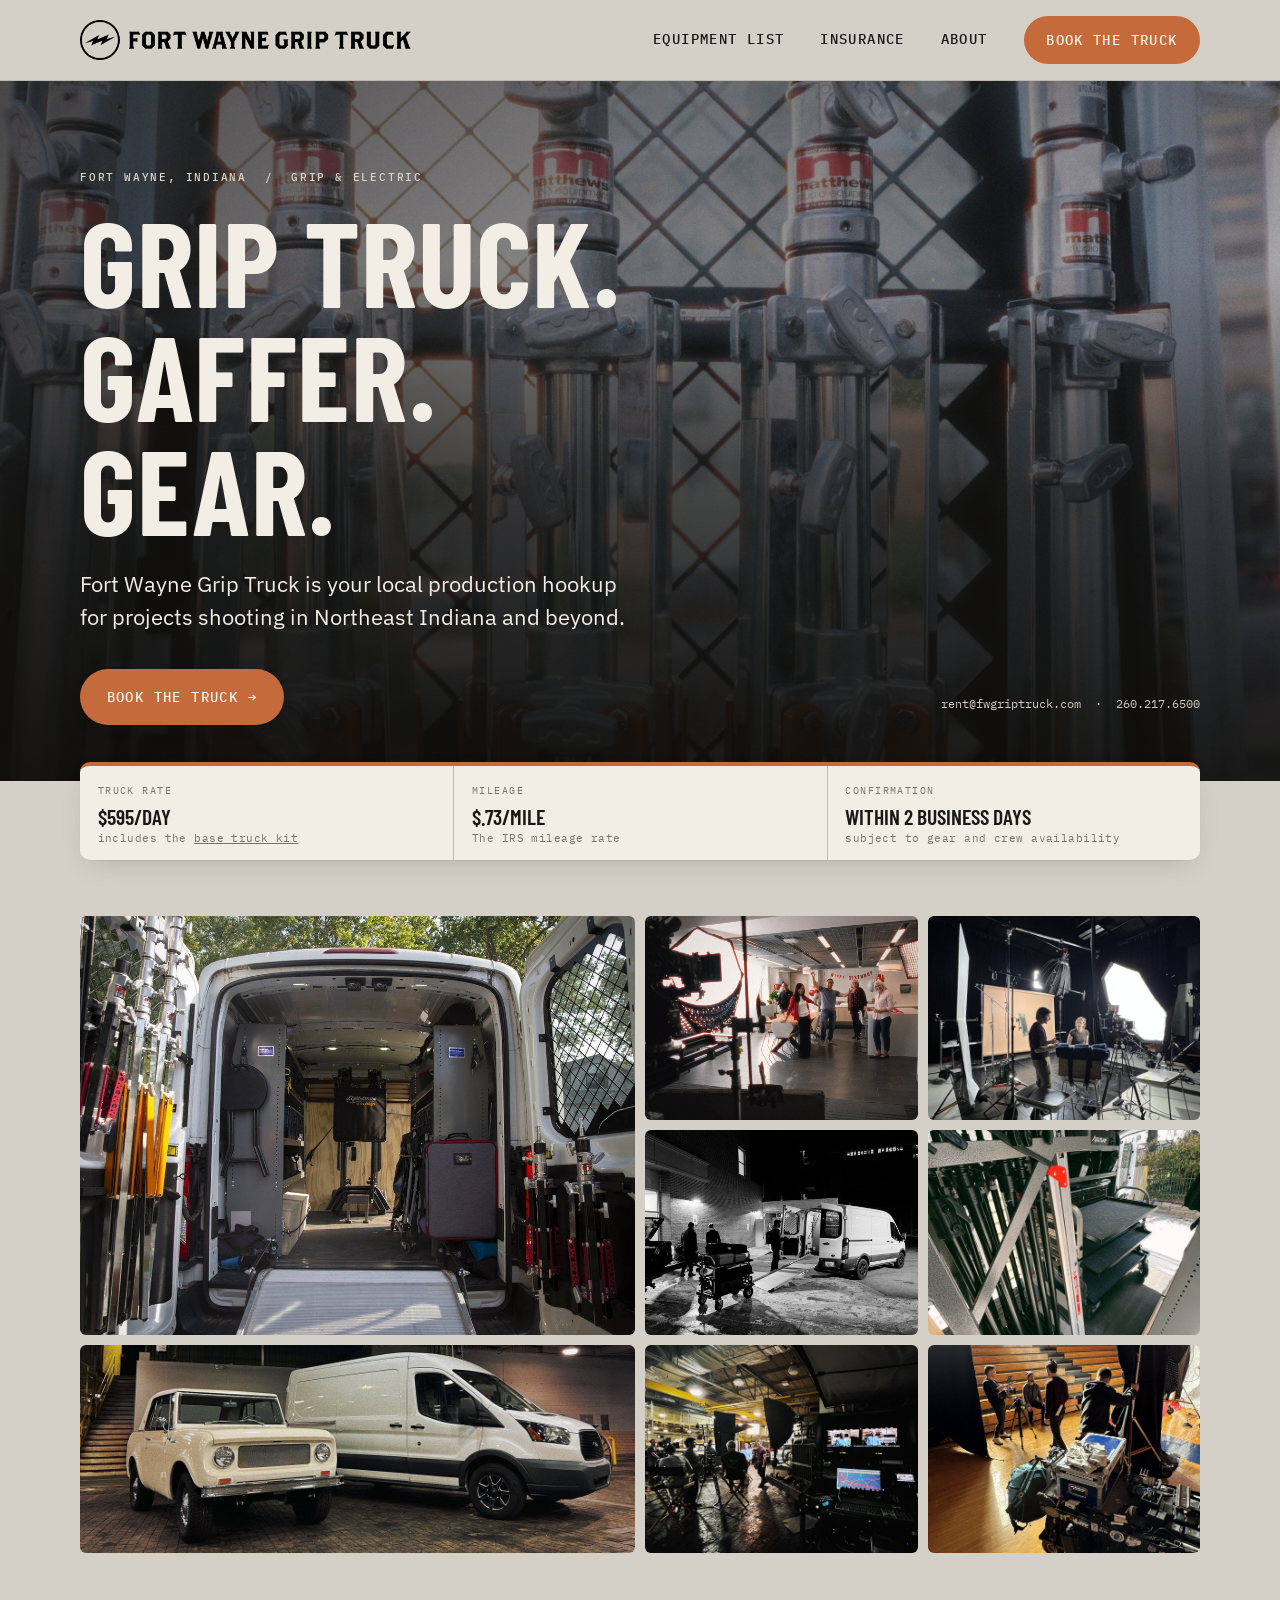
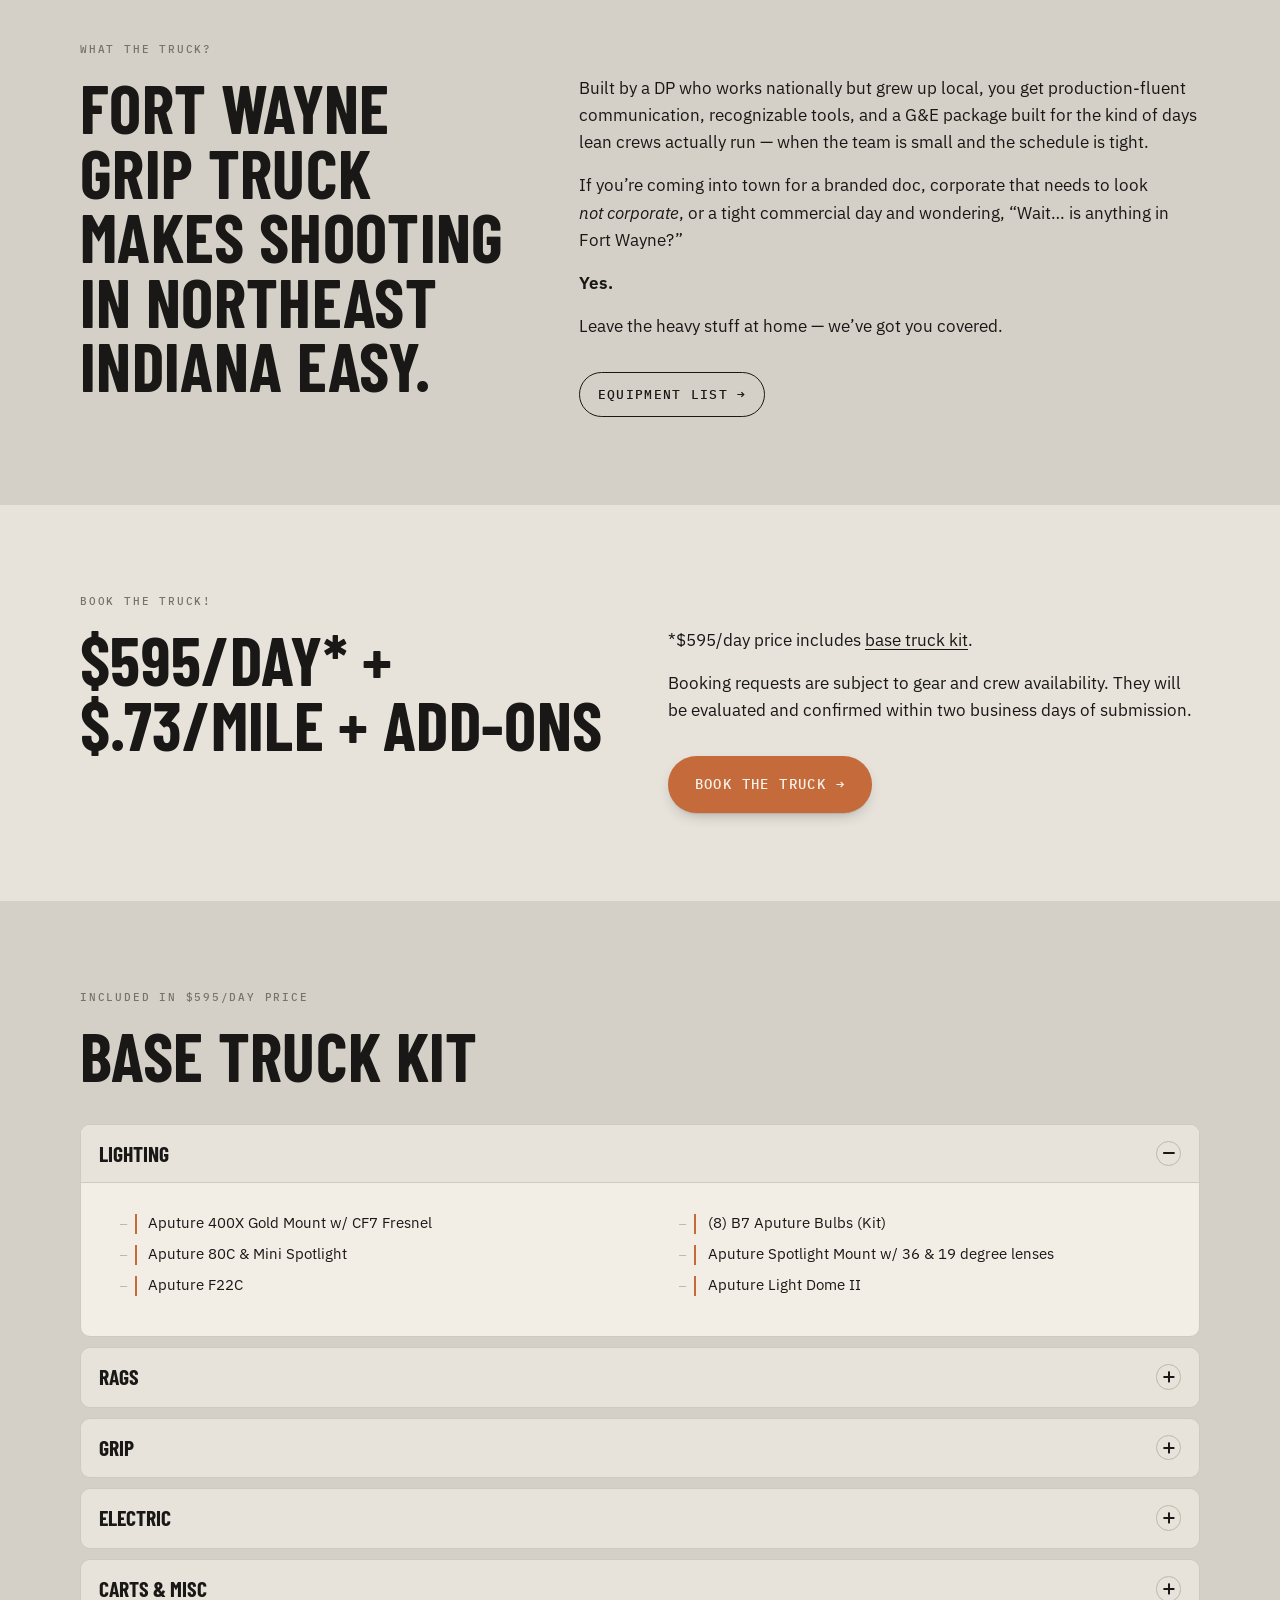
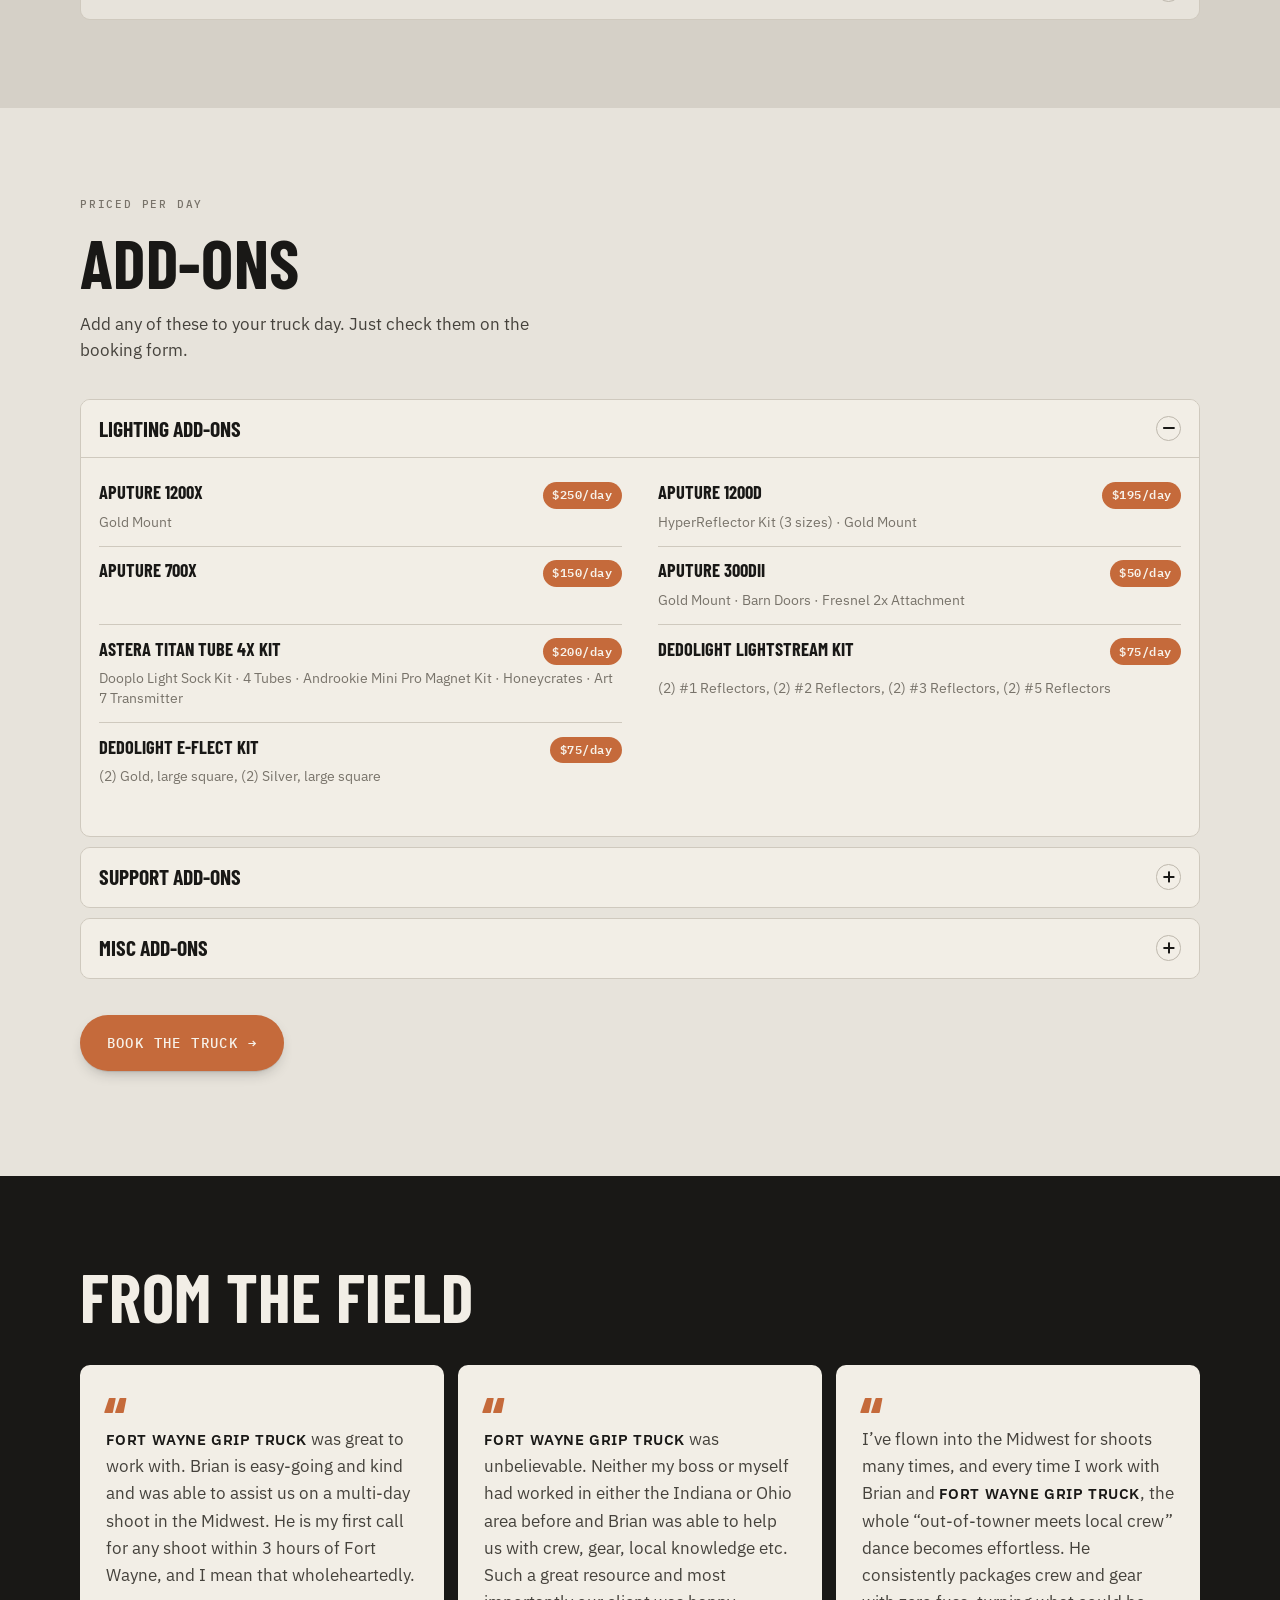
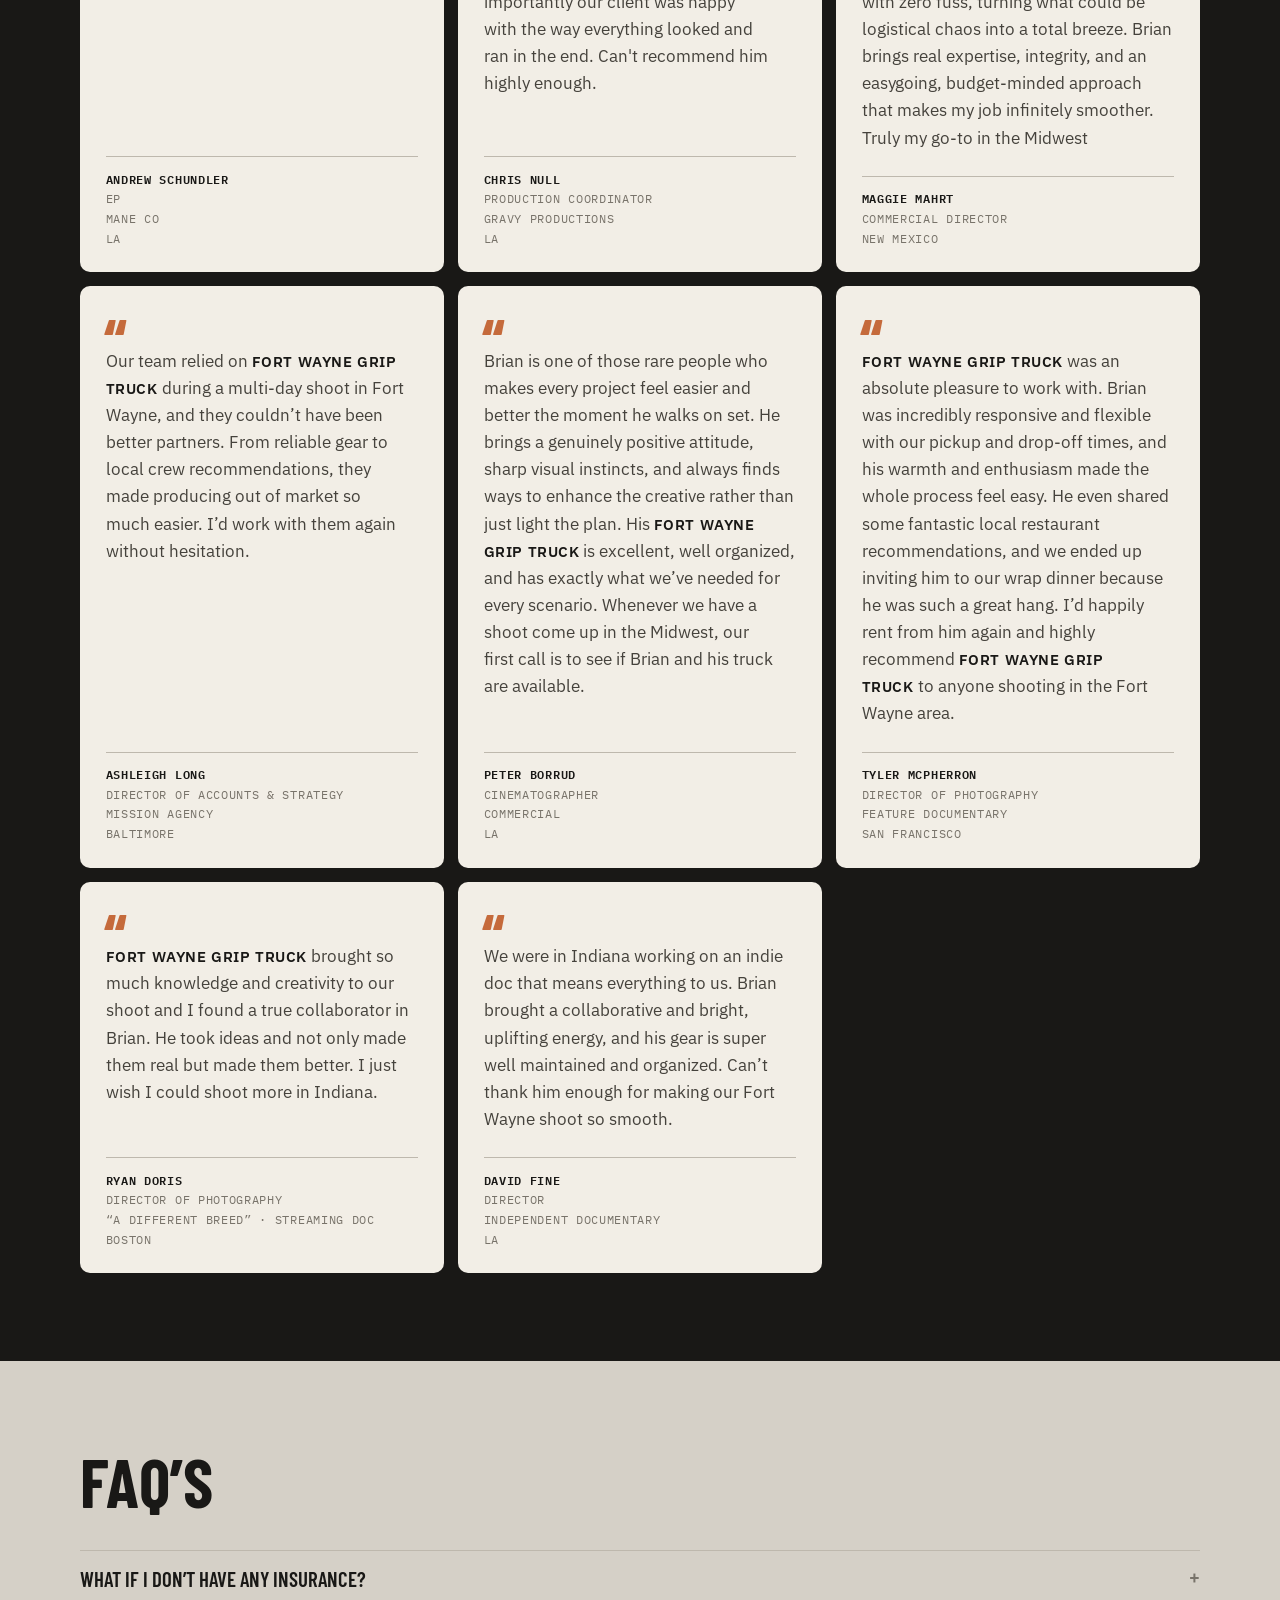
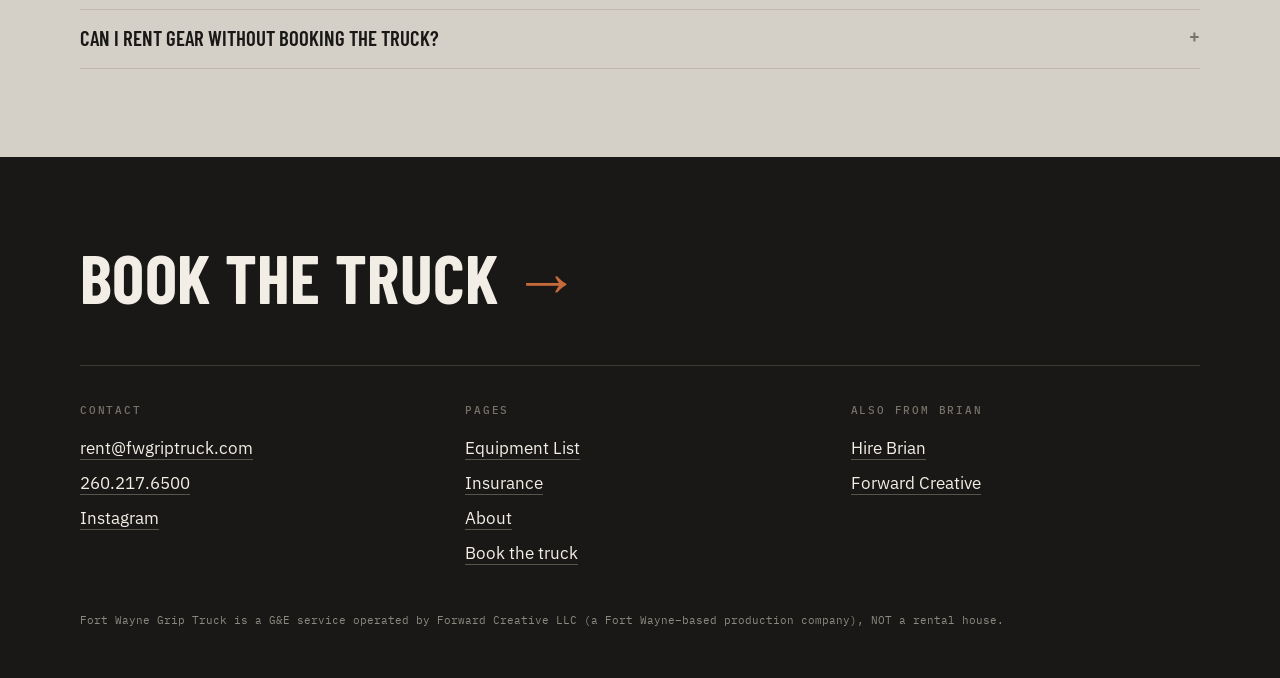
==== commit b6513161: "Add-ons edits from Brian: prices, Teradek note, drop spotlight attachment - Eyebrow is just 'Priced " ====
--- a/index.html
+++ b/index.html
@@ -137,16 +137,16 @@
 
   <section class="band band-panel band-addons" id="add-ons">
     <div class="wrap">
-      <p class="eyebrow">Not included &nbsp;/&nbsp; priced per day</p>
+      <p class="eyebrow">Priced per day</p>
       <h2 class="h-lg">Add-ons</h2>
       <p class="addons-lede">Add any of these to your truck day. Just check them on the booking form.</p>
       <details class="sheet" open>
         <summary><span class="sheet-title">Lighting add-ons</span><span class="sheet-toggle" aria-hidden="true"></span></summary>
-        <div class="sheet-body"><ul class="ao-list"><li><span class="ao-name">APUTURE 1200X</span><span class="ao-price">$250/day</span><span class="ao-note">Gold Mount</span></li><li><span class="ao-name">APUTURE 1200D</span><span class="ao-price">$195/day</span><span class="ao-note">HyperReflector Kit (3 sizes) · Gold Mount</span></li><li><span class="ao-name">APUTURE 700X</span><span class="ao-price">$150/day</span></li><li><span class="ao-name">APUTURE 300dii</span><span class="ao-price">$50/day</span><span class="ao-note">Gold Mount · Barn Doors · Fresnel 2x Attachment</span></li><li><span class="ao-name">APUTURE SPOTLIGHT ATTACHMENT</span><span class="ao-price">$50/day</span><span class="ao-note">LEKO-Style attachment · Compatible with 300dii at full power</span></li><li><span class="ao-name">ASTERA TITAN TUBE 4x KIT</span><span class="ao-price">$200/day</span><span class="ao-note">Dooplo Light Sock Kit · 4 Tubes · Androokie Mini Pro Magnet Kit · Honeycrates · Art 7 Transmitter</span></li><li><span class="ao-name">DEDOLIGHT LIGHTSTREAM KIT</span><span class="ao-price">$95/day</span><span class="ao-note">(2) #1 Reflectors, (2) #2 Reflectors, (2) #3 Reflectors, (2) #5 Reflectors</span></li><li><span class="ao-name">DEDOLIGHT E-FLECT KIT</span><span class="ao-price">$95/day</span><span class="ao-note">(2) Gold, large square, (2) Silver, large square</span></li></ul></div>
+        <div class="sheet-body"><ul class="ao-list"><li><span class="ao-name">APUTURE 1200X</span><span class="ao-price">$250/day</span><span class="ao-note">Gold Mount</span></li><li><span class="ao-name">APUTURE 1200D</span><span class="ao-price">$195/day</span><span class="ao-note">HyperReflector Kit (3 sizes) · Gold Mount</span></li><li><span class="ao-name">APUTURE 700X</span><span class="ao-price">$150/day</span></li><li><span class="ao-name">APUTURE 300dii</span><span class="ao-price">$50/day</span><span class="ao-note">Gold Mount · Barn Doors · Fresnel 2x Attachment</span></li><li><span class="ao-name">ASTERA TITAN TUBE 4x KIT</span><span class="ao-price">$200/day</span><span class="ao-note">Dooplo Light Sock Kit · 4 Tubes · Androokie Mini Pro Magnet Kit · Honeycrates · Art 7 Transmitter</span></li><li><span class="ao-name">DEDOLIGHT LIGHTSTREAM KIT</span><span class="ao-price">$75/day</span><span class="ao-note">(2) #1 Reflectors, (2) #2 Reflectors, (2) #3 Reflectors, (2) #5 Reflectors</span></li><li><span class="ao-name">DEDOLIGHT E-FLECT KIT</span><span class="ao-price">$75/day</span><span class="ao-note">(2) Gold, large square, (2) Silver, large square</span></li></ul></div>
       </details>
       <details class="sheet">
         <summary><span class="sheet-title">Support add-ons</span><span class="sheet-toggle" aria-hidden="true"></span></summary>
-        <div class="sheet-body"><ul class="ao-list"><li><span class="ao-name">TRIPOD - O’CONNOR 1040</span><span class="ao-price">$150/day</span><span class="ao-note">100mm Bowl · Up to 45lbs payload capacity · Flowtech 100 legs included</span></li><li><span class="ao-name">TRIPOD - SACHTLER FSB6</span><span class="ao-price">$75/day</span><span class="ao-note">75mm Bowl · Up to 15lbs payload capacity · Flowtech 75 legs included</span></li><li><span class="ao-name">DANA DOLLY</span><span class="ao-price">$150/day</span><span class="ao-note">Dana Dolly Universal Rental Kit with Case · Dana Dolly Portable Pipe Kit (allows track builds of 3-9 feet)</span></li><li><span class="ao-name">TERADEK BOLT4k LT 750 KIT 1TX:1RX</span><span class="ao-price">$150/day</span><span class="ao-note">Bolt 4k 750’ Transmitter · Bolt 4k 750’ Receiver · Second Bolt 4k 750’ Receiver available for an extra $100/day · SDI &amp; HDMI · D-Tap Power Cables · Short SDI Cables</span></li><li><span class="ao-name">WIRELESS DIRECTORS MONITOR</span><span class="ao-price">$150/day</span><span class="ao-note">SmallHD702 Touch · Bolt 6 750 RX Built-IN · Director’s Handles</span></li><li><span class="ao-name">FLANDERS DM241 CLIENT MONITOR</span><span class="ao-price">$200/day</span><span class="ao-note">24” Screen · Dual Input and PAP compatible · SDI only · Gold Mount for battery power option</span></li></ul></div>
+        <div class="sheet-body"><ul class="ao-list"><li><span class="ao-name">TRIPOD - O’CONNOR 1040</span><span class="ao-price">$150/day</span><span class="ao-note">100mm Bowl · Up to 45lbs payload capacity · Flowtech 100 legs included</span></li><li><span class="ao-name">TRIPOD - SACHTLER FSB6</span><span class="ao-price">$75/day</span><span class="ao-note">75mm Bowl · Up to 15lbs payload capacity · Flowtech 75 legs included</span></li><li><span class="ao-name">DANA DOLLY</span><span class="ao-price">$150/day</span><span class="ao-note">Dana Dolly Universal Rental Kit with Case · Dana Dolly Portable Pipe Kit (allows track builds of 3-9 feet)</span></li><li><span class="ao-name">TERADEK BOLT4k LT 750 KIT 1TX:1RX</span><span class="ao-price">$150/day*</span><span class="ao-note">Bolt 4k 750’ Transmitter · Bolt 4k 750’ Receiver · SDI &amp; HDMI · D-Tap Power Cables · Short SDI Cables</span><span class="ao-foot">*Need a second receiver? Add $100/day ($250/day total).</span></li><li><span class="ao-name">WIRELESS DIRECTORS MONITOR</span><span class="ao-price">$150/day</span><span class="ao-note">SmallHD702 Touch · Bolt 6 750 RX Built-IN · Director’s Handles</span></li><li><span class="ao-name">FLANDERS DM241 CLIENT MONITOR</span><span class="ao-price">$200/day</span><span class="ao-note">24” Screen · Dual Input and PAP compatible · SDI only · Gold Mount for battery power option</span></li></ul></div>
       </details>
       <details class="sheet">
         <summary><span class="sheet-title">Misc add-ons</span><span class="sheet-toggle" aria-hidden="true"></span></summary>
@@ -158,7 +158,6 @@
 
   <section class="band band-ink">
     <div class="wrap">
-      <p class="eyebrow">What crews say</p>
       <h2 class="h-lg">From the field</h2>
       <div class="quotes" style="margin-top:2.25rem">
         <figure class="quote" style="background:var(--white); color:var(--ink)">
--- a/styles.css
+++ b/styles.css
@@ -1082,3 +1082,4 @@
 
 /* testimonials: a real heading */
 .band-ink .h-lg { color: var(--white); }
+.ao-foot { grid-column: 1 / -1; display: block; margin: .35rem 0 0; font-family: var(--mono); font-size: .76rem; letter-spacing: .02em; color: var(--rust-dk); }
